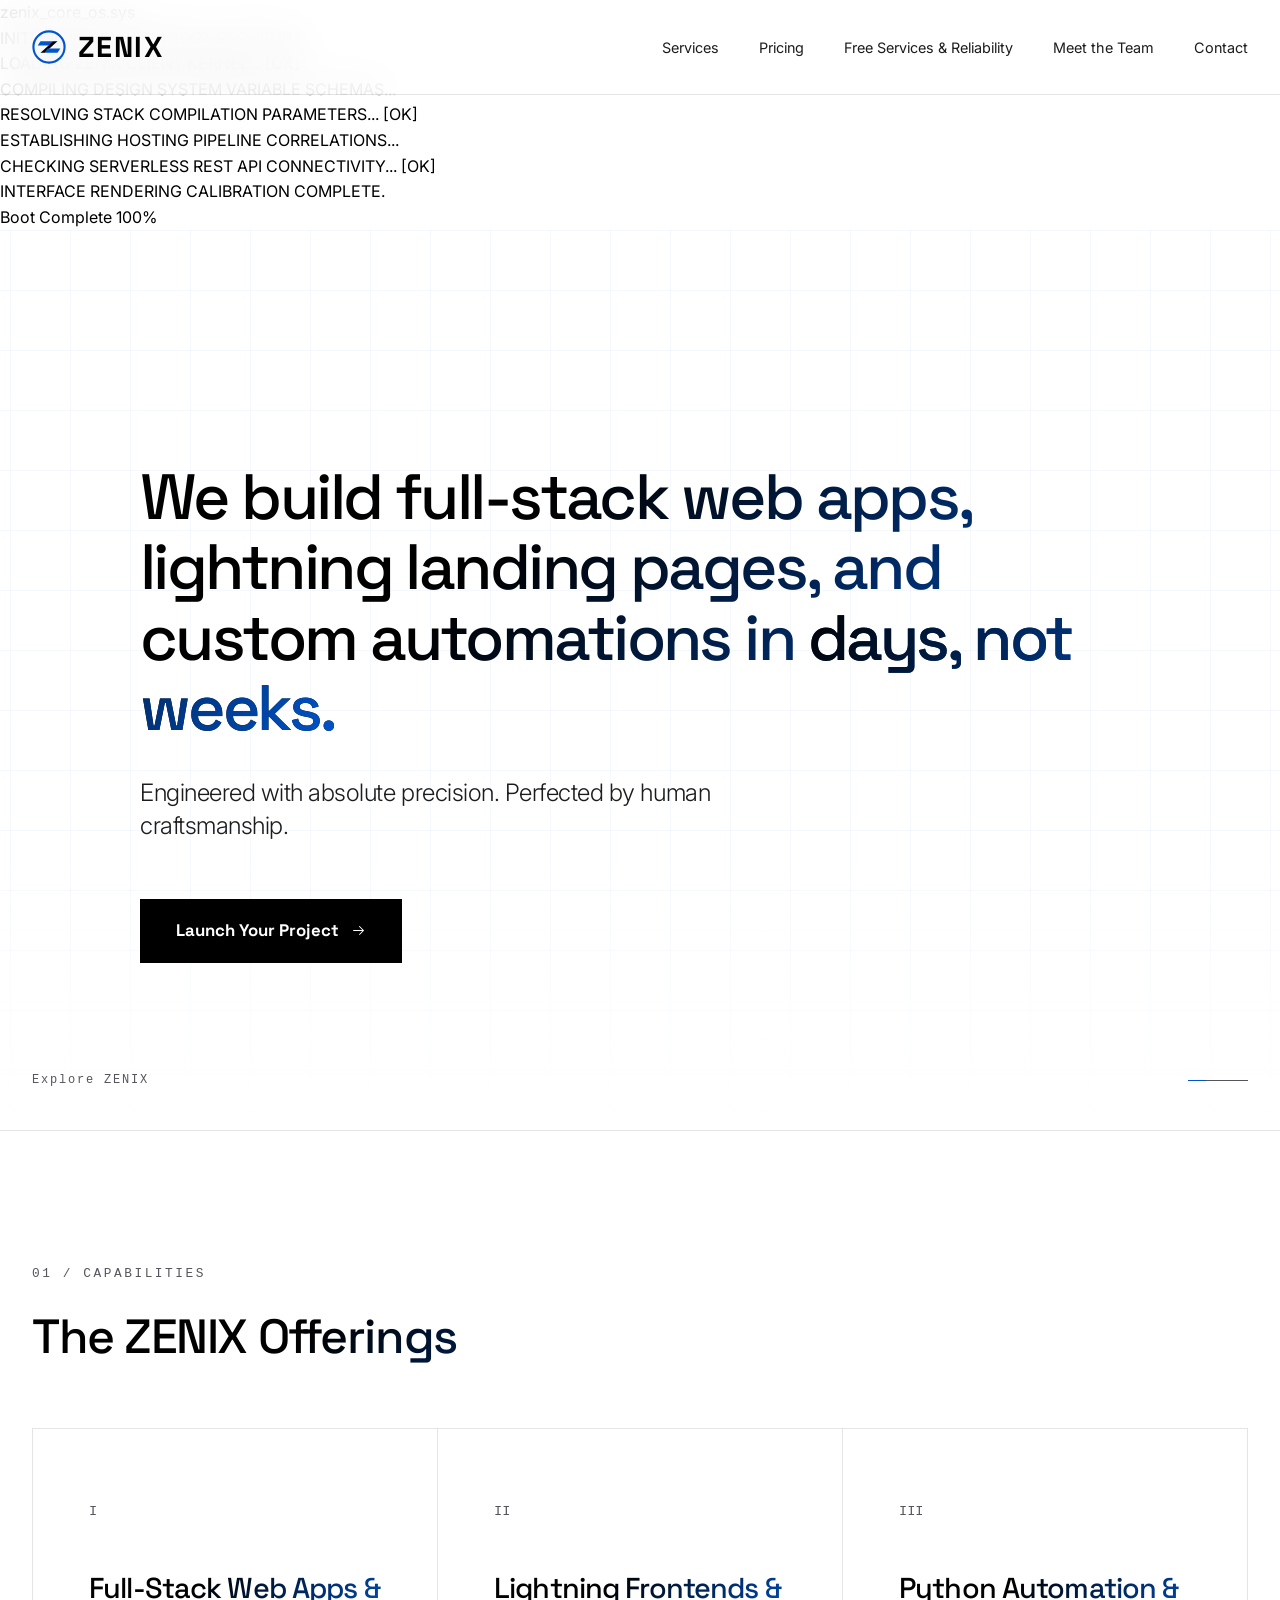
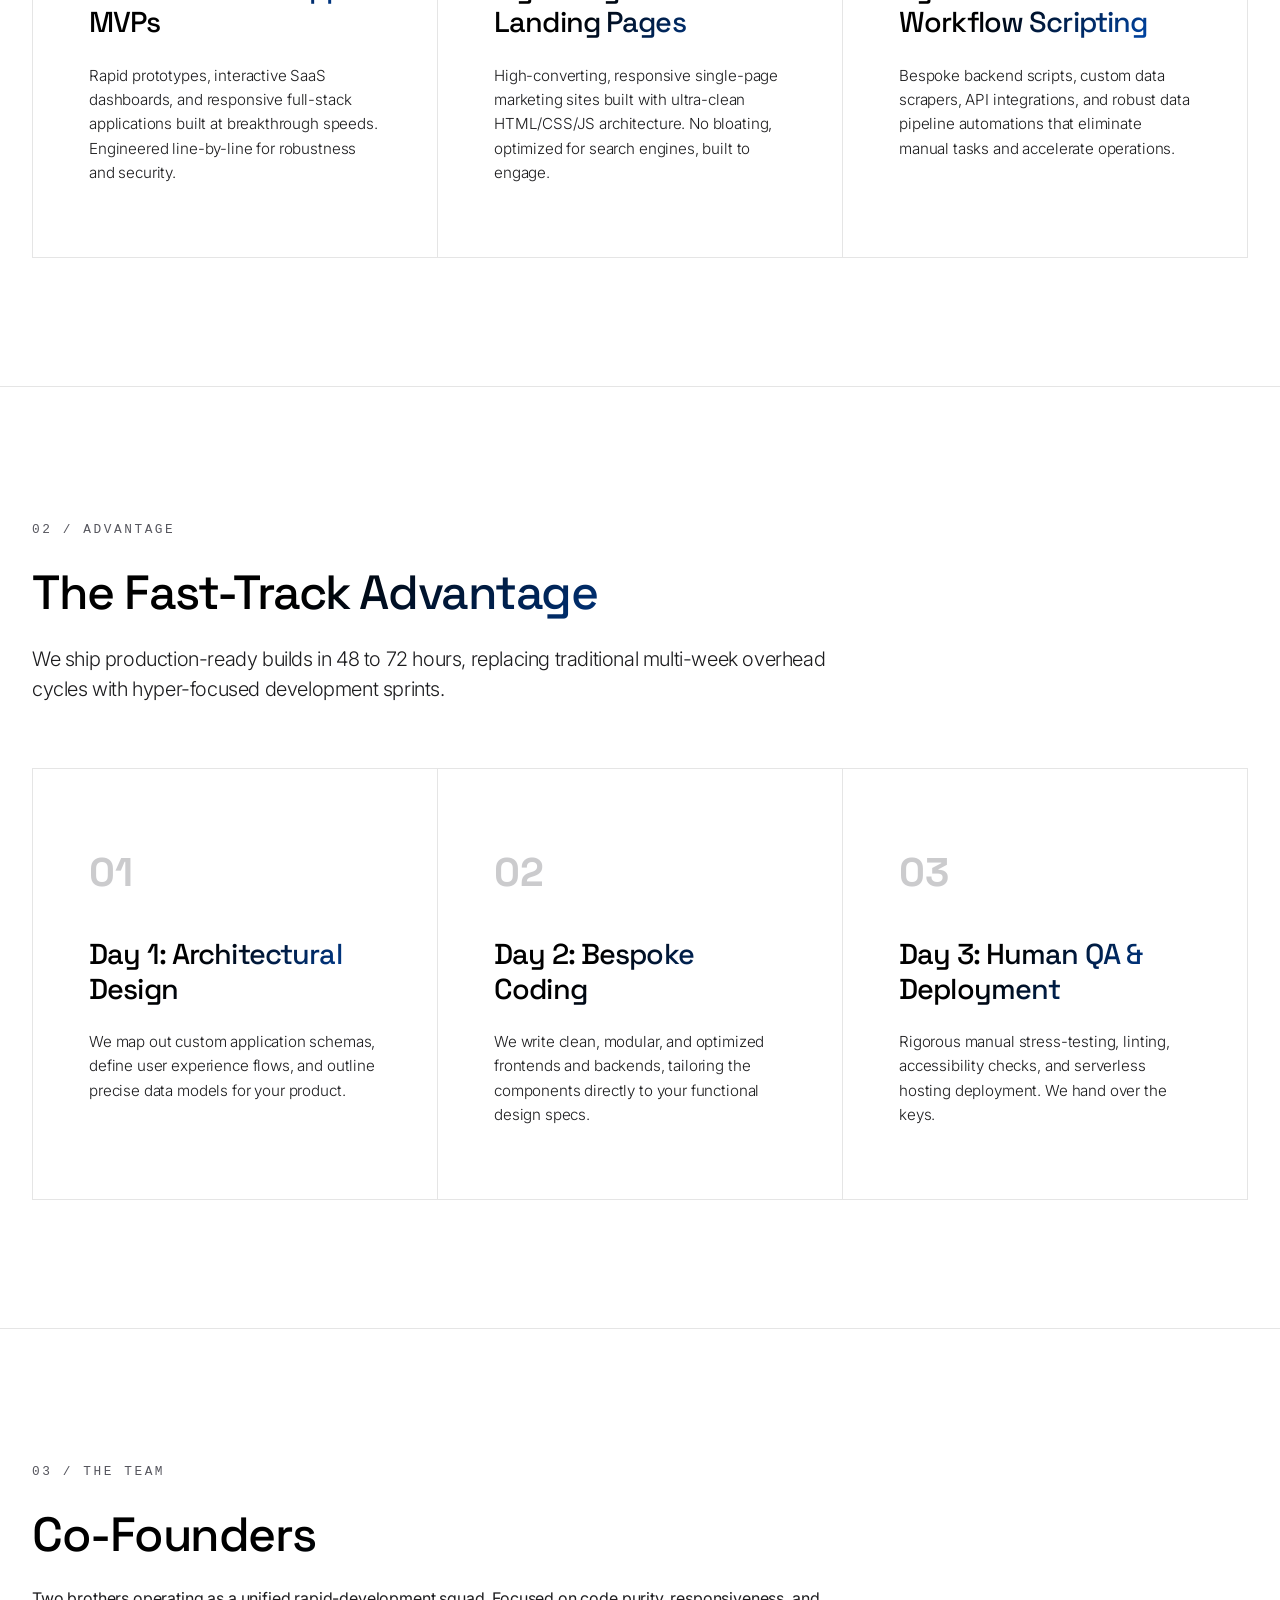
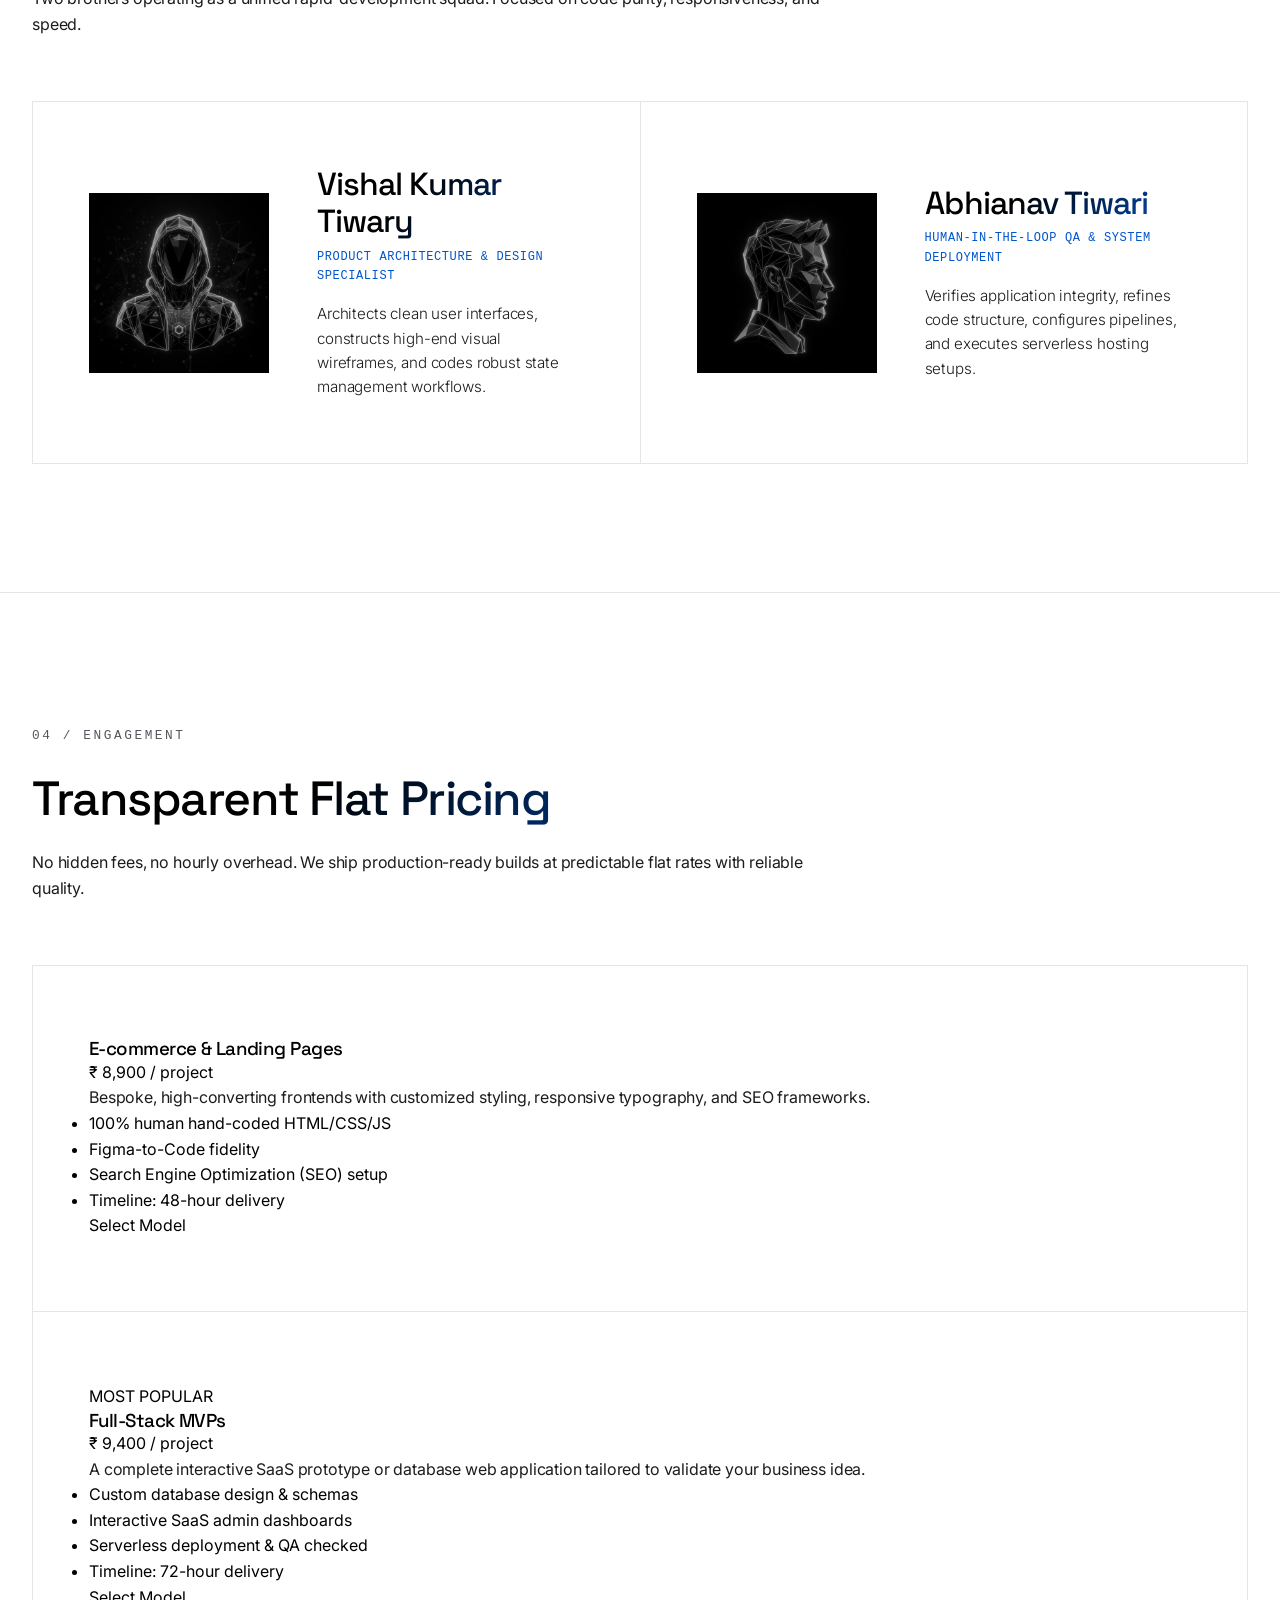
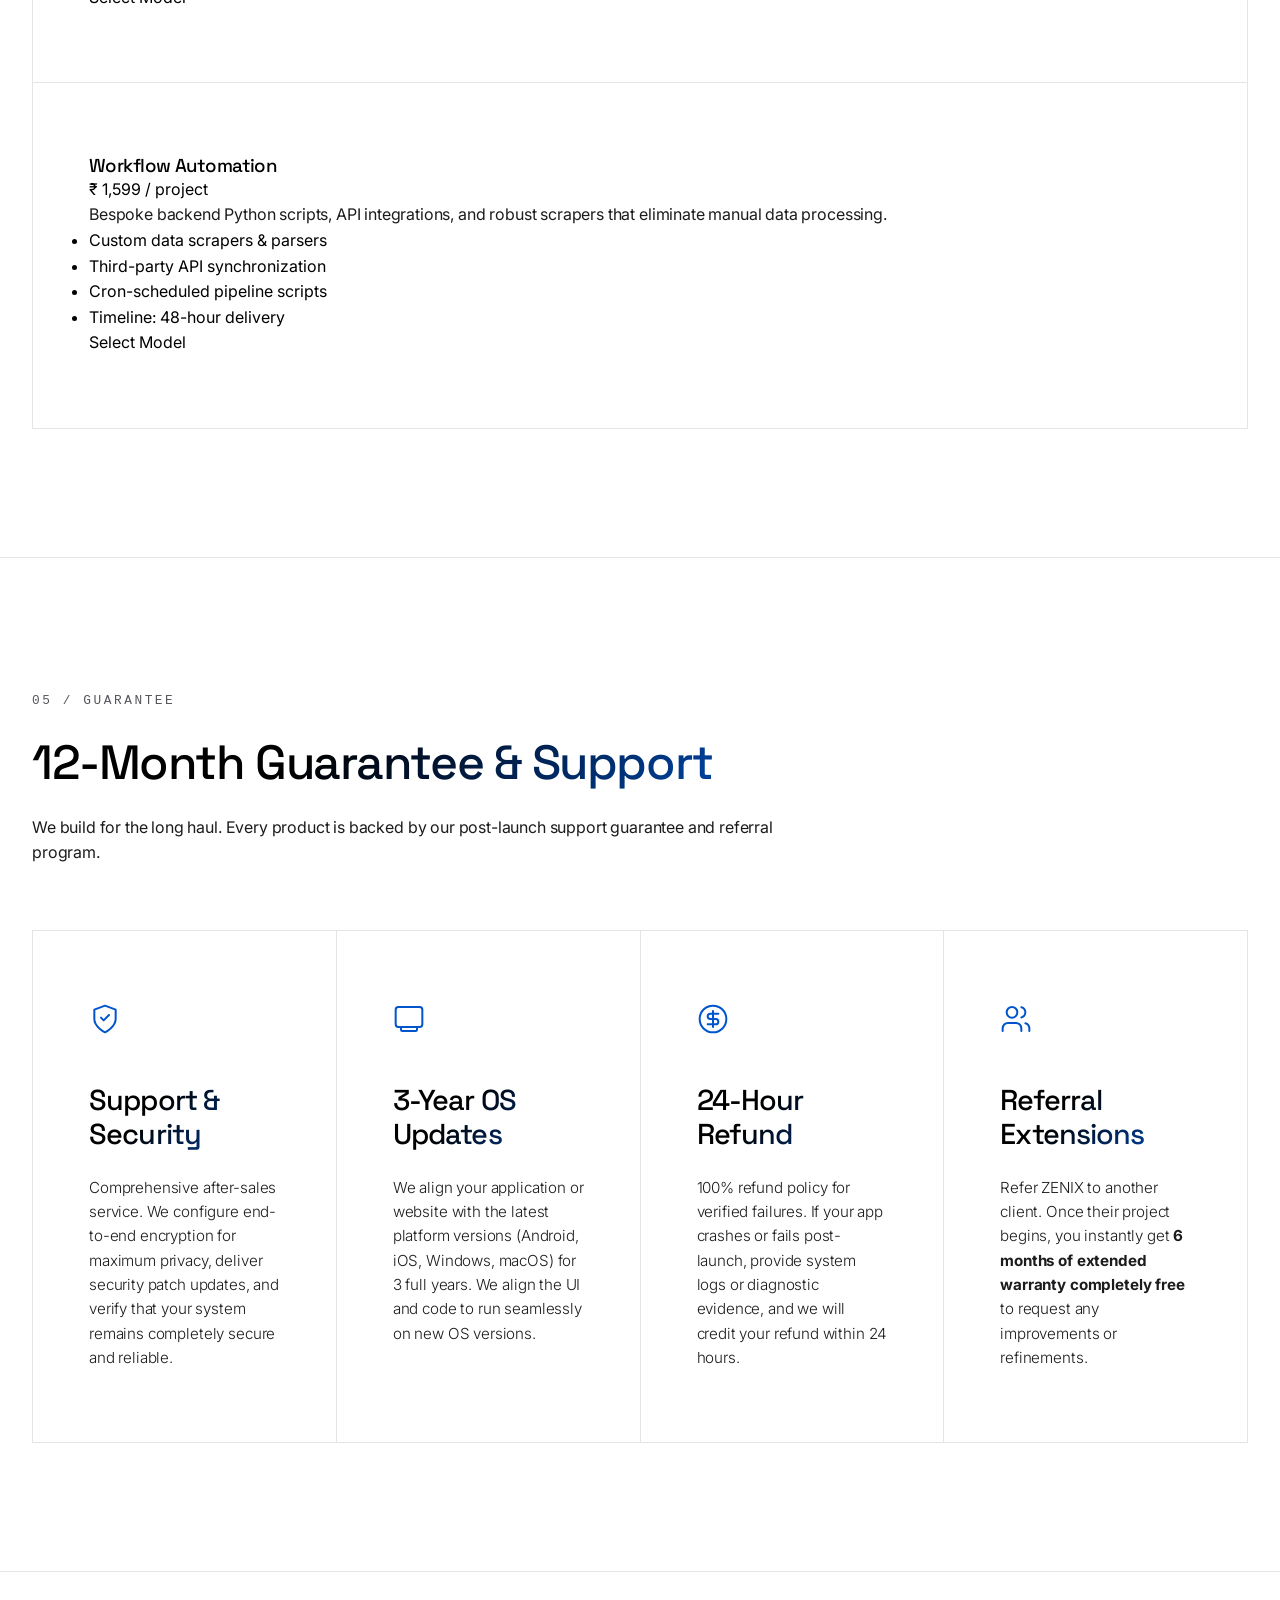
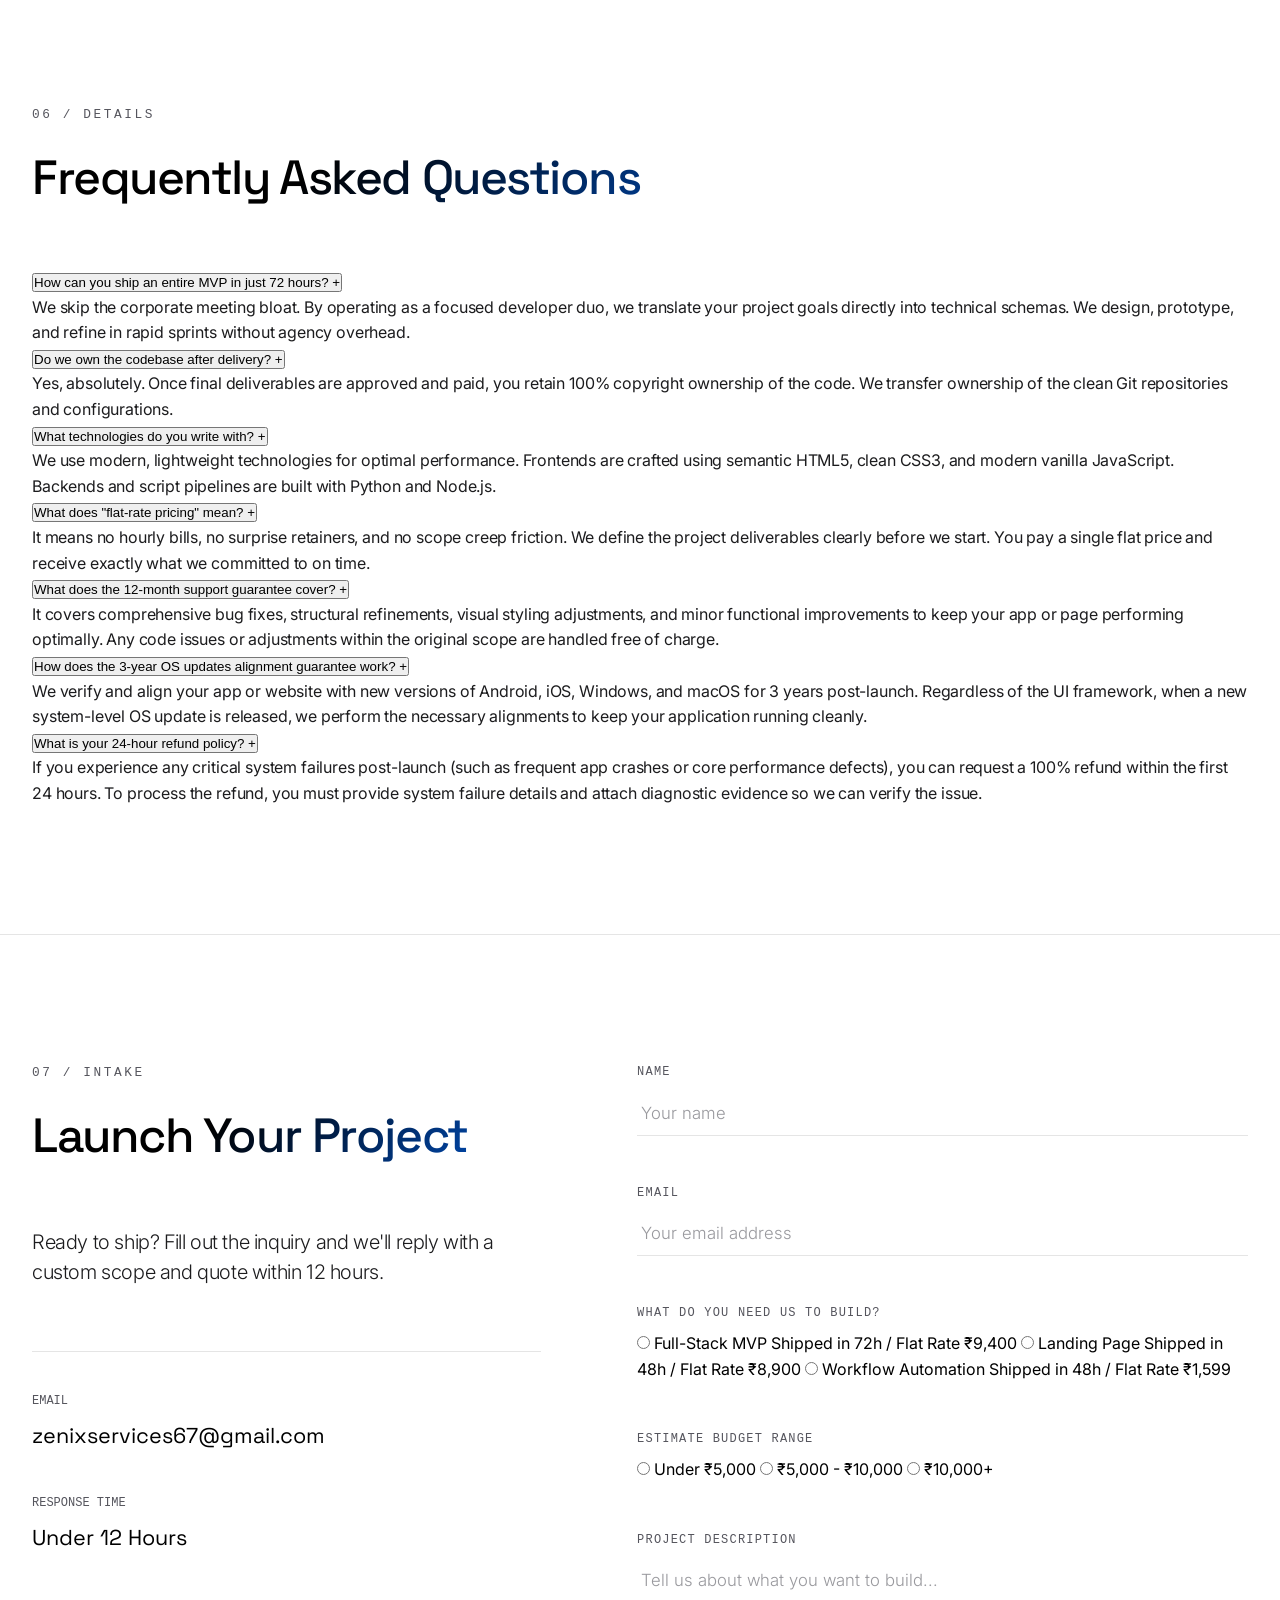
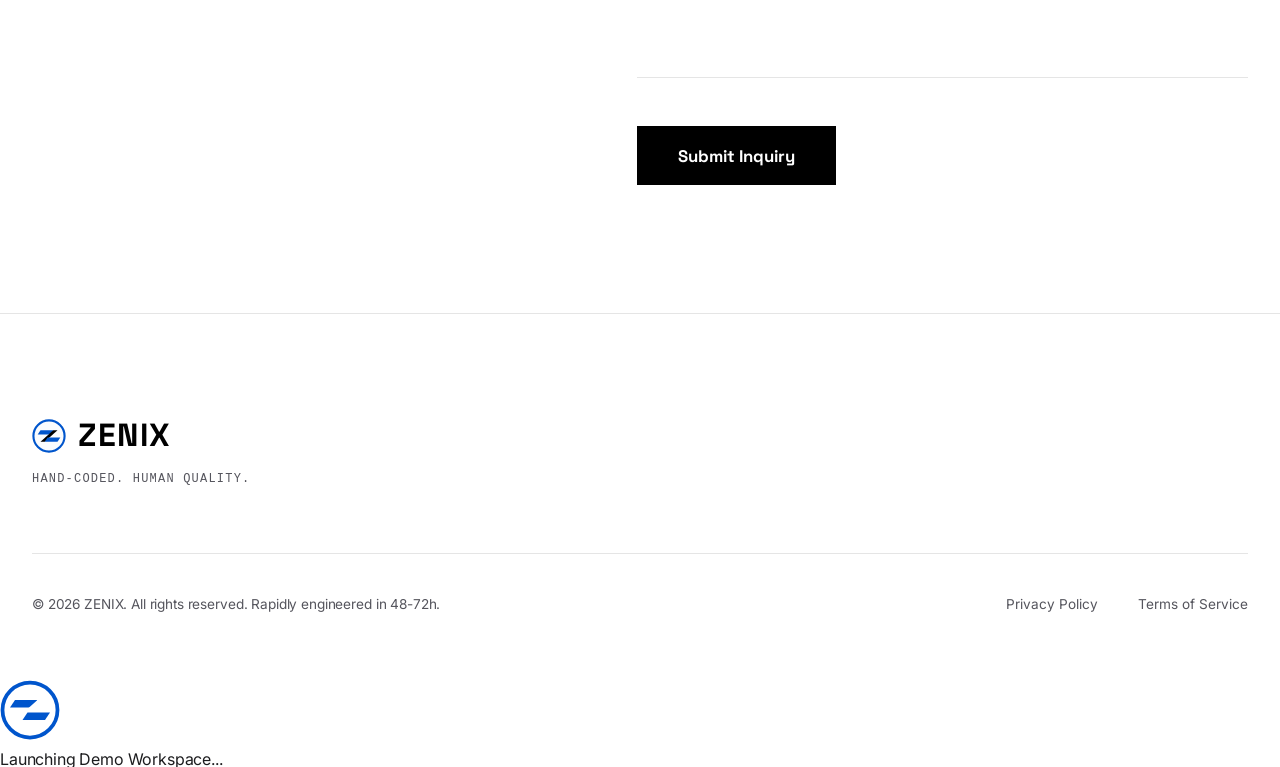
==== index.html @ 7a1f9d96 "Add files via upload" ====
<!DOCTYPE html>
<html lang="en">

<head>
    <meta charset="UTF-8">
    <meta name="viewport" content="width=device-width, initial-scale=1.0">
    <meta name="description"
        content="ZENIX - Rapid, AI-accelerated web development and automation studio. We build full-stack web apps, landing pages, and automations in days, not weeks.">
    <title>ZENIX | Rapid AI-Accelerated Development Studio</title>

    <!-- Google Fonts -->
    <link rel="preconnect" href="https://fonts.googleapis.com">
    <link rel="preconnect" href="https://fonts.gstatic.com" crossorigin>
    <link
        href="https://fonts.googleapis.com/css2?family=Inter:wght@300;400;500;600&family=Space+Grotesk:wght@400;500;700&display=swap"
        rel="stylesheet">

    <!-- Custom Stylesheet -->
    <link rel="stylesheet" href="style.css">
</head>

<body>
    <!-- Futuristic Boot Console Preloader -->
    <div id="zenix-preloader" class="zenix-preloader">
        <div class="preloader-terminal">
            <div class="terminal-header">
                <div class="terminal-dots">
                    <span class="dot red"></span>
                    <span class="dot yellow"></span>
                    <span class="dot green"></span>
                </div>
                <span class="terminal-title">zenix_core_os.sys</span>
            </div>
            <div class="terminal-body" id="preloader-terminal-body">
                <!-- Boot logs will scroll here -->
            </div>
            <div class="terminal-footer">
                <div class="progress-info-row">
                    <span class="progress-status-lbl" id="preloader-status-lbl">System Initializing</span>
                    <span class="progress-percentage" id="preloader-progress-pct">0%</span>
                </div>
                <div class="progress-bar-wrapper">
                    <div class="progress-bar-fill" id="preloader-progress-bar"></div>
                </div>
            </div>
        </div>
    </div>

    <!-- Navigation -->
    <header class="header">
        <div class="nav-container">
            <a href="#" class="logo" id="nav-logo">
                <svg class="logo-svg" width="34" height="34" viewBox="0 0 24 24" fill="none" xmlns="http://www.w3.org/2000/svg">
                    <circle cx="12" cy="12" r="11" stroke="#0055cc" stroke-width="1.5" fill="rgba(0, 85, 204, 0.02)"/>
                    <polygon points="6,8 15,8 13,11 4,11" fill="#0055cc"/>
                    <polygon points="15,8 18,8 9,16 6,16" fill="#000000"/>
                    <polygon points="11,13 20,13 18,16 9,16" fill="#0055cc"/>
                </svg>
                <span>ZENIX</span>
            </a>
            <button class="menu-toggle" id="menu-toggle" aria-label="Toggle menu">
                <span class="bar"></span>
                <span class="bar"></span>
            </button>
            <nav class="nav-links" id="nav-links">
                <a href="#services" class="nav-link">Services</a>
                <a href="#pricing" class="nav-link">Pricing</a>
                <a href="#warranty" class="nav-link">Free Services & Reliability</a>
                <a href="#team" class="nav-link">Meet the Team</a>
                <a href="#contact" class="nav-link">Contact</a>
            </nav>
        </div>
    </header>

    <main>
        <!-- Hero Section -->
        <section id="hero" class="hero-section">
            <div class="grid-background"></div>
            <div class="hero-content">
                <h1 class="hero-headline">We build full-stack web apps, lightning landing pages, and custom automations
                    in <span class="highlight-text">days, not weeks.</span></h1>
                <p class="hero-subheadline">Engineered with absolute precision. Perfected by human craftsmanship.</p>
                <a href="#contact" class="cta-button">
                    <span>Launch Your Project</span>
                    <svg width="15" height="15" viewBox="0 0 15 15" fill="none" xmlns="http://www.w3.org/2000/svg">
                        <path
                            d="M8.14645 3.14645C8.34171 2.95118 8.65829 2.95118 8.85355 3.14645L12.8536 7.14645C13.0488 7.34171 13.0488 7.65829 12.8536 7.85355L8.85355 11.8536C8.65829 12.0488 8.34171 12.0488 8.14645 11.8536C7.95118 11.6583 7.95118 11.3417 8.14645 11.1464L11.2929 8H2.5C2.22386 8 2 7.77614 2 7.5C2 7.22386 2.22386 7 2.5 7H11.2929L8.14645 3.85355C7.95118 3.65829 7.95118 3.34171 8.14645 3.14645Z"
                            fill="currentColor" />
                    </svg>
                </a>
            </div>
            <div class="scroll-indicator">
                <span class="scroll-text">Explore ZENIX</span>
                <span class="scroll-line"></span>
            </div>
        </section>

        <!-- Services Section -->
        <section id="services" class="services-section section-padding border-t">
            <div class="section-container">
                <span class="section-label">01 / CAPABILITIES</span>
                <h2 class="section-title">The ZENIX Offerings</h2>

                <div class="border-grid services-grid">
                    <div class="grid-card service-card">
                        <div class="card-num">I</div>
                        <h3 class="card-title">Full-Stack Web Apps & MVPs</h3>
                        <p class="card-desc">Rapid prototypes, interactive SaaS dashboards, and responsive full-stack
                            applications built at breakthrough speeds. Engineered line-by-line for robustness and
                            security.</p>
                    </div>
                    <div class="grid-card service-card">
                        <div class="card-num">II</div>
                        <h3 class="card-title">Lightning Frontends & Landing Pages</h3>
                        <p class="card-desc">High-converting, responsive single-page marketing sites built with
                            ultra-clean HTML/CSS/JS architecture. No bloating, optimized for search engines, built to
                            engage.</p>
                    </div>
                    <div class="grid-card service-card">
                        <div class="card-num">III</div>
                        <h3 class="card-title">Python Automation & Workflow Scripting</h3>
                        <p class="card-desc">Bespoke backend scripts, custom data scrapers, API integrations, and robust
                            data pipeline automations that eliminate manual tasks and accelerate operations.</p>
                    </div>
                </div>
            </div>
        </section>

        <!-- The Fast-Track Advantage -->
        <section id="advantage" class="advantage-section section-padding border-t">
            <div class="section-container">
                <span class="section-label">02 / ADVANTAGE</span>
                <h2 class="section-title">The Fast-Track Advantage</h2>
                <p class="section-subtitle font-large">We ship production-ready builds in 48 to 72 hours, replacing
                    traditional multi-week overhead cycles with hyper-focused development sprints.</p>

                <div class="border-grid process-grid">
                    <div class="grid-card process-card">
                        <div class="process-step">01</div>
                        <h3 class="card-title">Day 1: Architectural Design</h3>
                        <p class="card-desc">We map out custom application schemas, define user experience flows, and
                            outline precise data models for your product.</p>
                    </div>
                    <div class="grid-card process-card">
                        <div class="process-step">02</div>
                        <h3 class="card-title">Day 2: Bespoke Coding</h3>
                        <p class="card-desc">We write clean, modular, and optimized frontends and backends, tailoring
                            the components directly to your functional design specs.</p>
                    </div>
                    <div class="grid-card process-card">
                        <div class="process-step">03</div>
                        <h3 class="card-title">Day 3: Human QA & Deployment</h3>
                        <p class="card-desc">Rigorous manual stress-testing, linting, accessibility checks, and
                            serverless hosting deployment. We hand over the keys.</p>
                    </div>
                </div>
            </div>
        </section>


        <!-- Meet the Team -->
        <section id="team" class="team-section section-padding border-t">
            <div class="section-container">
                <span class="section-label">03 / THE TEAM</span>
                <h2 class="section-title">Co-founders</h2>
                <p class="section-subtitle">Two brothers operating as a unified rapid-development squad. Focused on code
                    purity, responsiveness, and speed.</p>

                <div class="border-grid team-grid">
                    <div class="grid-card team-card">
                        <div class="team-avatar-wrapper">
                            <img src="assets/team_brother1.png" alt="Vishal Kumar Tiwary - Product Architect"
                                loading="lazy" class="team-img">
                        </div>
                        <div class="team-meta">
                            <h3 class="team-name">Vishal Kumar Tiwary</h3>
                            <span class="team-role">Product Architecture & Design Specialist</span>
                            <p class="team-bio">Architects clean user interfaces, constructs high-end visual wireframes,
                                and codes robust state management workflows.</p>
                        </div>
                    </div>
                    <div class="grid-card team-card">
                        <div class="team-avatar-wrapper">
                            <img src="assets/team_brother2.png" alt="Abhianav Tiwari - Systems Engineer" loading="lazy"
                                class="team-img">
                        </div>
                        <div class="team-meta">
                            <h3 class="team-name">Abhianav Tiwari</h3>
                            <span class="team-role">Human-in-the-Loop QA & System Deployment</span>
                            <p class="team-bio">Verifies application integrity, refines code structure, configures
                                pipelines, and executes serverless hosting setups.</p>
                        </div>
                    </div>
                </div>
            </div>
        </section>

        <!-- Pricing Section -->
        <section id="pricing" class="pricing-section section-padding border-t">
            <div class="section-container">
                <span class="section-label">04 / ENGAGEMENT</span>
                <h2 class="section-title">Transparent Flat Pricing</h2>
                <p class="section-subtitle">No hidden fees, no hourly overhead. We ship production-ready builds at
                    predictable flat rates with reliable quality.</p>

                <div class="border-grid pricing-grid">
                    <div class="grid-card pricing-card">
                        <h3 class="pricing-tier-title">E-commerce & Landing Pages</h3>
                        <div class="pricing-rate">
                            <span class="currency">₹</span>
                            <span class="amount">8,900</span>
                            <span class="period">/ project</span>
                        </div>
                        <p class="pricing-desc">Bespoke, high-converting frontends with customized styling, responsive
                            typography, and SEO frameworks.</p>
                        <ul class="pricing-features">
                            <li>100% human hand-coded HTML/CSS/JS</li>
                            <li>Figma-to-Code fidelity</li>
                            <li>Search Engine Optimization (SEO) setup</li>
                            <li>Timeline: 48-hour delivery</li>
                        </ul>
                        <a href="#contact" class="pricing-cta-button">Select Model</a>
                    </div>
                    <div class="grid-card pricing-card featured">
                        <div class="popular-tag">MOST POPULAR</div>
                        <h3 class="pricing-tier-title">Full-Stack MVPs</h3>
                        <div class="pricing-rate">
                            <span class="currency">₹</span>
                            <span class="amount">9,400</span>
                            <span class="period">/ project</span>
                        </div>
                        <p class="pricing-desc">A complete interactive SaaS prototype or database web application
                            tailored to validate your business idea.</p>
                        <ul class="pricing-features">
                            <li>Custom database design & schemas</li>
                            <li>Interactive SaaS admin dashboards</li>
                            <li>Serverless deployment & QA checked</li>
                            <li>Timeline: 72-hour delivery</li>
                        </ul>
                        <a href="#contact" class="pricing-cta-button">Select Model</a>
                    </div>
                    <div class="grid-card pricing-card">
                        <h3 class="pricing-tier-title">Workflow Automation</h3>
                        <div class="pricing-rate">
                            <span class="currency">₹</span>
                            <span class="amount">1,599</span>
                            <span class="period">/ project</span>
                        </div>
                        <p class="pricing-desc">Bespoke backend Python scripts, API integrations, and robust scrapers
                            that eliminate manual data processing.</p>
                        <ul class="pricing-features">
                            <li>Custom data scrapers & parsers</li>
                            <li>Third-party API synchronization</li>
                            <li>Cron-scheduled pipeline scripts</li>
                            <li>Timeline: 48-hour delivery</li>
                        </ul>
                        <a href="#contact" class="pricing-cta-button">Select Model</a>
                    </div>
                </div>
            </div>
        </section>

        <!-- Warranty & Support Section -->
        <section id="warranty" class="warranty-section section-padding border-t">
            <div class="section-container">
                <span class="section-label">05 / GUARANTEE</span>
                <h2 class="section-title">12-Month Guarantee & Support</h2>
                <p class="section-subtitle">We build for the long haul. Every product is backed by our post-launch
                    support guarantee and referral program.</p>

                <div class="border-grid warranty-grid">
                    <div class="grid-card warranty-card">
                        <svg class="card-icon" width="32" height="32" viewBox="0 0 24 24" fill="none"
                            stroke="currentColor" stroke-width="1.5" stroke-linecap="round" stroke-linejoin="round">
                            <path d="M12 22s8-4 8-10V5l-8-3-8 3v7c0 6 8 10 8 10z" />
                            <path d="m9 11 2 2 4-4" />
                        </svg>
                        <h3 class="card-title">Support & Security</h3>
                        <p class="card-desc">Comprehensive after-sales service. We configure end-to-end encryption for
                            maximum privacy, deliver security patch updates, and verify that your system remains
                            completely secure and reliable.</p>
                    </div>
                    <div class="grid-card warranty-card">
                        <svg class="card-icon" width="32" height="32" viewBox="0 0 24 24" fill="none"
                            stroke="currentColor" stroke-width="1.5" stroke-linecap="round" stroke-linejoin="round">
                            <rect width="20" height="15" x="2" y="3" rx="2" />
                            <path d="M12 18h.01" />
                            <path d="M17 21H7a1 1 0 0 1-1-1v-2h12v2a1 1 0 0 1-1 1Z" />
                        </svg>
                        <h3 class="card-title">3-Year OS Updates</h3>
                        <p class="card-desc">We align your application or website with the latest platform versions
                            (Android, iOS, Windows, macOS) for 3 full years. We align the UI and code to run seamlessly
                            on new OS versions.</p>
                    </div>
                    <div class="grid-card warranty-card">
                        <svg class="card-icon" width="32" height="32" viewBox="0 0 24 24" fill="none"
                            stroke="currentColor" stroke-width="1.5" stroke-linecap="round" stroke-linejoin="round">
                            <circle cx="12" cy="12" r="10" />
                            <path d="M16 8h-6a2 2 0 1 0 0 4h4a2 2 0 1 1 0 4H8" />
                            <path d="M12 6v12" />
                        </svg>
                        <h3 class="card-title">24-Hour Refund</h3>
                        <p class="card-desc">100% refund policy for verified failures. If your app crashes or fails
                            post-launch, provide system logs or diagnostic evidence, and we will credit your refund
                            within 24 hours.</p>
                    </div>
                    <div class="grid-card warranty-card">
                        <svg class="card-icon" width="32" height="32" viewBox="0 0 24 24" fill="none"
                            stroke="currentColor" stroke-width="1.5" stroke-linecap="round" stroke-linejoin="round">
                            <path d="M16 21v-2a4 4 0 0 0-4-4H6a4 4 0 0 0-4 4v2" />
                            <circle cx="9" cy="7" r="4" />
                            <path d="M22 21v-2a4 4 0 0 0-3-3.87" />
                            <path d="M16 3.13a4 4 0 0 1 0 7.75" />
                        </svg>
                        <h3 class="card-title">Referral Extensions</h3>
                        <p class="card-desc">Refer ZENIX to another client. Once their project begins, you instantly get
                            <strong>6 months of extended warranty completely free</strong> to request any improvements
                            or refinements.</p>
                    </div>
                </div>
            </div>
        </section>

        <!-- FAQ Section -->
        <section id="faq" class="faq-section section-padding border-t">
            <div class="section-container">
                <span class="section-label">06 / DETAILS</span>
                <h2 class="section-title">Frequently Asked Questions</h2>

                <div class="faq-accordion">
                    <div class="faq-item">
                        <button class="faq-question">
                            <span>How can you ship an entire MVP in just 72 hours?</span>
                            <span class="faq-icon">+</span>
                        </button>
                        <div class="faq-answer">
                            <p>We skip the corporate meeting bloat. By operating as a focused developer duo, we
                                translate your project goals directly into technical schemas. We design, prototype, and
                                refine in rapid sprints without agency overhead.</p>
                        </div>
                    </div>
                    <div class="faq-item">
                        <button class="faq-question">
                            <span>Do we own the codebase after delivery?</span>
                            <span class="faq-icon">+</span>
                        </button>
                        <div class="faq-answer">
                            <p>Yes, absolutely. Once final deliverables are approved and paid, you retain 100% copyright
                                ownership of the code. We transfer ownership of the clean Git repositories and
                                configurations.</p>
                        </div>
                    </div>
                    <div class="faq-item">
                        <button class="faq-question">
                            <span>What technologies do you write with?</span>
                            <span class="faq-icon">+</span>
                        </button>
                        <div class="faq-answer">
                            <p>We use modern, lightweight technologies for optimal performance. Frontends are crafted
                                using semantic HTML5, clean CSS3, and modern vanilla JavaScript. Backends and script
                                pipelines are built with Python and Node.js.</p>
                        </div>
                    </div>
                    <div class="faq-item">
                        <button class="faq-question">
                            <span>What does "flat-rate pricing" mean?</span>
                            <span class="faq-icon">+</span>
                        </button>
                        <div class="faq-answer">
                            <p>It means no hourly bills, no surprise retainers, and no scope creep friction. We define
                                the project deliverables clearly before we start. You pay a single flat price and
                                receive exactly what we committed to on time.</p>
                        </div>
                    </div>
                    <div class="faq-item">
                        <button class="faq-question">
                            <span>What does the 12-month support guarantee cover?</span>
                            <span class="faq-icon">+</span>
                        </button>
                        <div class="faq-answer">
                            <p>It covers comprehensive bug fixes, structural refinements, visual styling adjustments,
                                and minor functional improvements to keep your app or page performing optimally. Any
                                code issues or adjustments within the original scope are handled free of charge.</p>
                        </div>
                    </div>
                    <div class="faq-item">
                        <button class="faq-question">
                            <span>How does the 3-year OS updates alignment guarantee work?</span>
                            <span class="faq-icon">+</span>
                        </button>
                        <div class="faq-answer">
                            <p>We verify and align your app or website with new versions of Android, iOS, Windows, and
                                macOS for 3 years post-launch. Regardless of the UI framework, when a new system-level
                                OS update is released, we perform the necessary alignments to keep your application
                                running cleanly.</p>
                        </div>
                    </div>
                    <div class="faq-item">
                        <button class="faq-question">
                            <span>What is your 24-hour refund policy?</span>
                            <span class="faq-icon">+</span>
                        </button>
                        <div class="faq-answer">
                            <p>If you experience any critical system failures post-launch (such as frequent app crashes
                                or core performance defects), you can request a 100% refund within the first 24 hours.
                                To process the refund, you must provide system failure details and attach diagnostic
                                evidence so we can verify the issue.</p>
                        </div>
                    </div>
                </div>
            </div>
        </section>

        <!-- Contact Section -->
        <section id="contact" class="contact-section section-padding border-t">
            <div class="section-container">
                <div class="contact-grid">
                    <div class="contact-info">
                        <span class="section-label">07 / INTAKE</span>
                        <h2 class="section-title">Launch Your Project</h2>
                        <p class="contact-desc font-large">Ready to ship? Fill out the inquiry and we'll reply with a
                            custom scope and quote within 12 hours.</p>

                        <div class="contact-meta-details">
                            <div class="meta-item">
                                <span class="meta-label">Email</span>
                                <a href="mailto:zenixservices67@gmail.com"
                                    class="meta-val">zenixservices67@gmail.com</a>
                            </div>
                            <div class="meta-item">
                                <span class="meta-label">Response Time</span>
                                <span class="meta-val">Under 12 Hours</span>
                            </div>
                        </div>
                    </div>

                    <div class="contact-form-wrapper">
                        <form id="intake-form" class="intake-form" novalidate>
                            <!-- Honeypot anti-spam field (hidden from users) -->
                            <input type="text" id="form-honeypot" name="botcheck" style="display:none !important;" tabindex="-1" autocomplete="off">

                            <div class="form-group">
                                <label for="form-name" class="form-label">Name</label>
                                <input type="text" id="form-name" name="name" class="form-input" placeholder="Your name"
                                    required autocomplete="name">
                                <span class="error-msg" id="error-name">Please enter a valid name (letters and spaces only, 2-50 chars).</span>
                            </div>

                            <div class="form-group">
                                <label for="form-email" class="form-label">Email</label>
                                <input type="email" id="form-email" name="email" class="form-input"
                                    placeholder="Your email address" required autocomplete="email">
                                <span class="error-msg" id="error-email">Please enter a valid email address.</span>
                            </div>

                            <div class="form-group" id="group-project-type">
                                <span class="form-label">What do you need us to build?</span>
                                <div class="choice-grid">
                                    <label class="choice-card">
                                        <input type="radio" name="project_type" value="mvp" required>
                                        <span class="choice-title">Full-Stack MVP</span>
                                        <span class="choice-details">Shipped in 72h / Flat Rate ₹9,400</span>
                                    </label>
                                    <label class="choice-card">
                                        <input type="radio" name="project_type" value="frontend" required>
                                        <span class="choice-title">Landing Page</span>
                                        <span class="choice-details">Shipped in 48h / Flat Rate ₹8,900</span>
                                    </label>
                                    <label class="choice-card">
                                        <input type="radio" name="project_type" value="automation" required>
                                        <span class="choice-title">Workflow Automation</span>
                                        <span class="choice-details">Shipped in 48h / Flat Rate ₹1,599</span>
                                    </label>
                                </div>
                                <span class="error-msg" id="error-project-type">Please select a project type.</span>
                            </div>

                            <div class="form-group" id="group-budget">
                                <span class="form-label">Estimate Budget Range</span>
                                <div class="choice-pills">
                                    <label class="choice-pill">
                                        <input type="radio" name="budget" value="under-5000" required>
                                        <span>Under ₹5,000</span>
                                    </label>
                                    <label class="choice-pill">
                                        <input type="radio" name="budget" value="5000-10000" required>
                                        <span>₹5,000 - ₹10,000</span>
                                    </label>
                                    <label class="choice-pill">
                                        <input type="radio" name="budget" value="10000plus" required>
                                        <span>₹10,000+</span>
                                    </label>
                                </div>
                                <span class="error-msg" id="error-budget">Please select a budget range.</span>
                            </div>

                            <div class="form-group">
                                <label for="form-desc" class="form-label">Project Description</label>
                                <textarea id="form-desc" name="description" class="form-input form-textarea"
                                    placeholder="Tell us about what you want to build..." required></textarea>
                                <span class="error-msg" id="error-desc">Please describe your project
                                    requirements.</span>
                            </div>

                            <button type="submit" class="submit-button" id="submit-btn">
                                <span>Submit Inquiry</span>
                                <svg class="btn-spinner" width="18" height="18" viewBox="0 0 24 24" fill="none"
                                    stroke="currentColor" stroke-width="3">
                                    <circle cx="12" cy="12" r="10" stroke-opacity="0.25"></circle>
                                    <path d="M12 2C6.47715 2 2 6.47715 2 12C2 13.5 2.5 15 3.5 16.2"
                                        stroke-linecap="round"></path>
                                </svg>
                            </button>
                        </form>

                        <div id="form-success" class="form-success-message" aria-hidden="true">
                            <div class="success-icon">✓</div>
                            <h3>Inquiry Received</h3>
                            <p>Thank you. One of the co-founders will review your request and get back to you within 12
                                hours.</p>
                        </div>
                    </div>
                </div>
            </div>
        </section>
    </main>

    <!-- Footer -->
    <footer class="footer border-t">
        <div class="footer-container">
            <div class="footer-brand">
                <span class="logo">
                    <svg class="logo-svg" width="34" height="34" viewBox="0 0 24 24" fill="none" xmlns="http://www.w3.org/2000/svg">
                        <circle cx="12" cy="12" r="11" stroke="#0055cc" stroke-width="1.5" fill="rgba(0, 85, 204, 0.02)"/>
                        <polygon points="6,8 15,8 13,11 4,11" fill="#0055cc"/>
                        <polygon points="15,8 18,8 9,16 6,16" fill="#000000"/>
                        <polygon points="11,13 20,13 18,16 9,16" fill="#0055cc"/>
                    </svg>
                    <span>ZENIX</span>
                </span>
                <span class="footer-tagline">Hand-Coded. Human Quality.</span>
            </div>
            <div class="footer-bottom">
                <p class="copyright">© 2026 ZENIX. All rights reserved. Rapidly engineered in 48-72h.</p>
                <div class="footer-links">
                    <a href="#" class="footer-link">Privacy Policy</a>
                    <a href="#" class="footer-link">Terms of Service</a>
                </div>
            </div>
        </div>
    </footer>

    <!-- Page Transition Overlay -->
    <div id="zenix-transition-overlay" class="zenix-page-transition-overlay" aria-hidden="true">
        <div class="transition-content">
            <div class="transition-logo-wrapper">
                <svg class="transition-logo-svg spin-logo" width="60" height="60" viewBox="0 0 24 24" fill="none" xmlns="http://www.w3.org/2000/svg">
                    <circle cx="12" cy="12" r="11" stroke="#0055cc" stroke-width="1.5" />
                    <polygon points="6,8 15,8 13,11 4,11" fill="#0055cc" />
                    <polygon points="15,8 18,8 9,16 6,16" fill="#ffffff" />
                    <polygon points="11,13 20,13 18,16 9,16" fill="#0055cc" />
                </svg>
            </div>
            <p class="transition-message" id="zenix-transition-message">Launching Demo Workspace...</p>
            <div class="transition-progress-container">
                <div class="transition-progress-bar" id="zenix-transition-bar"></div>
            </div>
        </div>
    </div>

    <!-- Custom Script -->
    <script src="app.js"></script>
</body>

</html>
---- style.css ----
/* ==========================================
   ZENIX Premium CSS Design System
   Cinematic Dark & Ultra-Minimalist Grid Layout
   ========================================== */

/* Design System Variables */
:root {
    --bg-pure-black: #ffffff;
    --bg-obsidian: #f5f5f7;
    --bg-card: #ffffff;
    --bg-card-hover: #fafafa;
    --text-primary: #000000;
    --text-secondary: #1c1c1e;
    --text-muted: #55555d;
    --border-slate: rgba(0, 0, 0, 0.1);
    --border-slate-active: rgba(0, 0, 0, 0.22);
    --accent-ice: #0055cc;
    --accent-ice-glow: rgba(0, 85, 204, 0.08);
    --accent-white-glow: rgba(0, 0, 0, 0.02);
    
    --font-sans: 'Inter', -apple-system, BlinkMacSystemFont, "Segoe UI", Roboto, sans-serif;
    --font-mono: ui-monospace, SFMono-Regular, Menlo, Monaco, Consolas, monospace;
    --font-heading: 'Space Grotesk', var(--font-sans);
    
    --transition-smooth: all 0.5s cubic-bezier(0.16, 1, 0.3, 1);
    --transition-fast: all 0.25s cubic-bezier(0.16, 1, 0.3, 1);
    --transition-card: background-color 0.4s cubic-bezier(0.16, 1, 0.3, 1), border-color 0.4s cubic-bezier(0.16, 1, 0.3, 1), transform 0.4s cubic-bezier(0.16, 1, 0.3, 1);
}

/* Reset & Base Styles */
*, *::before, *::after {
    box-sizing: border-box;
    margin: 0;
    padding: 0;
}

html {
    scroll-behavior: smooth;
    font-size: 16px;
    background-color: var(--bg-pure-black);
    scroll-padding-top: 80px; /* Offset for sticky header */
}

body {
    background-color: var(--bg-pure-black);
    color: var(--text-primary);
    font-family: var(--font-sans);
    line-height: 1.6;
    -webkit-font-smoothing: antialiased;
    -moz-osx-font-smoothing: grayscale;
    overflow-x: hidden;
}

/* Custom Scrollbar */
::-webkit-scrollbar {
    width: 6px;
}
::-webkit-scrollbar-track {
    background: var(--bg-pure-black);
}
::-webkit-scrollbar-thumb {
    background: var(--border-slate);
    border-radius: 3px;
}
::-webkit-scrollbar-thumb:hover {
    background: var(--text-muted);
}

/* Global Typography Utilities */
h1, h2, h3, h4 {
    font-family: var(--font-heading);
    font-weight: 500;
    letter-spacing: -0.03em;
    line-height: 1.15;
    background: linear-gradient(135deg, #000000 35%, var(--accent-ice) 100%);
    -webkit-background-clip: text;
    -webkit-text-fill-color: transparent;
    color: #000000;
}

p {
    font-size: 1rem;
    color: var(--text-secondary);
    font-weight: 400;
    letter-spacing: -0.01em;
}

.font-large {
    font-size: 1.25rem;
    line-height: 1.5;
    font-weight: 300;
    letter-spacing: -0.02em;
}

a {
    color: inherit;
    text-decoration: none;
    transition: var(--transition-fast);
}

.highlight-text {
    color: var(--text-primary);
    background: linear-gradient(120deg, #000000 0%, var(--accent-ice) 100%);
    -webkit-background-clip: text;
    -webkit-text-fill-color: transparent;
}

/* Global Layout Grid & Container */
.section-padding {
    padding: 8rem 2rem;
}

.section-container {
    max-width: 1300px;
    margin: 0 auto;
    width: 100%;
}

.section-label {
    display: inline-block;
    font-family: var(--font-mono);
    font-size: 0.8rem;
    letter-spacing: 0.2em;
    color: var(--text-muted);
    margin-bottom: 1.5rem;
    text-transform: uppercase;
}

.section-title {
    font-size: 3rem;
    margin-bottom: 4rem;
    max-width: 800px;
    text-transform: capitalize;
}

.section-subtitle {
    margin-top: -2.5rem;
    margin-bottom: 4rem;
    max-width: 800px;
}

.border-t {
    border-top: 1px solid var(--border-slate);
}

/* 1. Header & Navigation */
.header {
    position: fixed;
    top: 0;
    left: 0;
    width: 100%;
    z-index: 100;
    background: rgba(255, 255, 255, 0.85);
    backdrop-filter: blur(20px);
    -webkit-backdrop-filter: blur(20px);
    border-bottom: 1px solid var(--border-slate);
    transition: var(--transition-smooth);
}

.nav-container {
    max-width: 1300px;
    margin: 0 auto;
    padding: 1.5rem 2rem;
    display: flex;
    justify-content: space-between;
    align-items: center;
}

.logo {
    display: flex;
    align-items: center;
    gap: 0.75rem;
    font-family: var(--font-heading);
    font-weight: 700;
    font-size: 1.8rem;
    letter-spacing: 0.05em;
    color: var(--text-primary);
    transition: var(--transition-fast);
}

.logo-svg {
    color: var(--accent-ice);
    transition: var(--transition-fast);
}

.logo:hover .logo-svg {
    transform: scale(1.08) rotate(5deg);
}

.logo:hover {
    color: var(--accent-ice);
}

.nav-links {
    display: flex;
    gap: 2.5rem;
    align-items: center;
}

.nav-link {
    font-size: 0.9rem;
    font-weight: 400;
    color: var(--text-secondary);
    position: relative;
    padding: 0.5rem 0;
}

.nav-link::after {
    content: '';
    position: absolute;
    bottom: 0;
    left: 0;
    width: 0;
    height: 1px;
    background-color: var(--text-primary);
    transition: var(--transition-fast);
}

.nav-link:hover {
    color: var(--text-primary);
}

.nav-link:hover::after {
    width: 100%;
}

.nav-link.active {
    color: var(--text-primary);
}

.nav-link.active::after {
    width: 100%;
    background-color: var(--accent-ice);
}

/* Mobile Menu Toggle Button */
.menu-toggle {
    display: none;
    background: transparent;
    border: none;
    cursor: pointer;
    flex-direction: column;
    gap: 6px;
    z-index: 110;
}

.menu-toggle .bar {
    width: 24px;
    height: 1px;
    background-color: var(--text-primary);
    transition: var(--transition-fast);
}

/* 2. Hero Section */
.hero-section {
    position: relative;
    min-height: 100vh;
    display: flex;
    flex-direction: column;
    justify-content: center;
    align-items: flex-start;
    padding: 0 2rem;
    background-color: var(--bg-pure-black);
    overflow: hidden;
}

/* Geometric Grid Background */
.grid-background {
    position: absolute;
    top: 0;
    left: 0;
    width: 100%;
    height: 100%;
    background-image: 
        linear-gradient(rgba(0, 102, 204, 0.04) 1px, transparent 1px),
        linear-gradient(90deg, rgba(0, 102, 204, 0.04) 1px, transparent 1px);
    background-size: 60px 60px;
    background-position: center;
    pointer-events: none;
    z-index: 1;
}

.hero-section::after {
    content: '';
    position: absolute;
    bottom: 0;
    left: 0;
    width: 100%;
    height: 30%;
    background: linear-gradient(to bottom, transparent, var(--bg-pure-black));
    pointer-events: none;
    z-index: 2;
}

.hero-content {
    max-width: 1000px;
    margin: 0 auto;
    width: 100%;
    z-index: 5;
    position: relative;
    margin-top: 4rem;
}

.hero-headline {
    font-size: 4rem;
    line-height: 1.1;
    font-weight: 500;
    letter-spacing: -0.04em;
    margin-bottom: 2rem;
    color: #f5f5f7;
}

.hero-subheadline {
    font-size: 1.5rem;
    font-weight: 300;
    color: var(--text-secondary);
    margin-bottom: 3.5rem;
    max-width: 650px;
    letter-spacing: -0.02em;
    line-height: 1.4;
}

/* Call to Action Button */
.cta-button {
    display: inline-flex;
    align-items: center;
    gap: 0.75rem;
    padding: 1.1rem 2.2rem;
    background-color: var(--text-primary);
    color: var(--bg-pure-black);
    font-family: var(--font-heading);
    font-weight: 700;
    font-size: 1.05rem;
    border-radius: 0;
    border: 1px solid var(--text-primary);
    position: relative;
    overflow: hidden;
    transition: var(--transition-smooth);
    cursor: pointer;
}

.cta-button svg {
    transition: transform 0.4s cubic-bezier(0.16, 1, 0.3, 1);
}

.cta-button:hover {
    background: linear-gradient(135deg, #0055cc 0%, #0077ff 100%);
    color: #ffffff;
    border-color: transparent;
    box-shadow: 0 4px 15px rgba(0, 85, 204, 0.25);
}

.cta-button:hover svg {
    transform: translateX(4px);
    color: var(--accent-ice);
}

/* Scroll Indicator */
.scroll-indicator {
    position: absolute;
    bottom: 2.5rem;
    left: 2rem;
    right: 2rem;
    display: flex;
    justify-content: space-between;
    align-items: center;
    z-index: 5;
    pointer-events: none;
    max-width: 1300px;
    margin: 0 auto;
    width: calc(100% - 4rem);
}

.scroll-text {
    font-family: var(--font-mono);
    font-size: 0.75rem;
    letter-spacing: 0.15em;
    color: var(--text-muted);
}

.scroll-line {
    width: 60px;
    height: 1px;
    background: var(--text-muted);
    position: relative;
    overflow: hidden;
}

.scroll-line::after {
    content: '';
    position: absolute;
    top: 0;
    left: 0;
    width: 30%;
    height: 100%;
    background-color: var(--accent-ice);
    animation: scrollSlide 2.5s cubic-bezier(0.76, 0, 0.24, 1) infinite;
}

@keyframes scrollSlide {
    0% { left: -30%; }
    100% { left: 100%; }
}

/* 3. Border-Grid Layout Foundations */
.border-grid {
    display: grid;
    border-top: 1px solid var(--border-slate);
    border-left: 1px solid var(--border-slate);
    background-color: var(--bg-pure-black);
}

.grid-card {
    border-bottom: 1px solid var(--border-slate);
    border-right: 1px solid var(--border-slate);
    padding: 4.5rem 3.5rem;
    position: relative;
    background-color: var(--bg-pure-black);
    transition: var(--transition-card);
    display: flex;
    flex-direction: column;
}

.grid-card:hover {
    background: linear-gradient(135deg, #ffffff 0%, rgba(0, 85, 204, 0.02) 100%);
    border-bottom-color: var(--accent-ice);
    border-right-color: var(--accent-ice);
    z-index: 2;
    box-shadow: 0 10px 35px rgba(0, 85, 204, 0.05);
}

/* Service Pillars Grid specific */
.services-grid {
    grid-template-columns: repeat(3, 1fr);
}

.warranty-grid {
    grid-template-columns: repeat(4, 1fr);
}

.card-icon {
    color: var(--accent-ice);
    margin-bottom: 3rem;
    display: inline-block;
}

.card-num {
    font-family: var(--font-mono);
    font-size: 0.85rem;
    color: var(--text-muted);
    margin-bottom: 3rem;
}

.card-title {
    font-size: 1.8rem;
    margin-bottom: 1.5rem;
    line-height: 1.2;
}

.card-desc {
    font-size: 0.95rem;
    line-height: 1.6;
    color: var(--text-secondary);
    font-weight: 300;
}

/* Hover Accent & Animations for Service Card */
.service-card {
    position: relative;
    overflow: hidden;
    transition: var(--transition-smooth);
}

.service-card::after {
    content: '';
    position: absolute;
    top: 0;
    left: 0;
    width: 100%;
    height: 2.5px;
    background-color: var(--accent-ice);
    transform: scaleX(0);
    transform-origin: left;
    transition: var(--transition-smooth);
}

.service-card:hover {
    transform: translateY(-8px);
    box-shadow: 0 20px 40px rgba(0, 85, 204, 0.06);
    border-color: var(--accent-ice);
}

.service-card:hover::after {
    transform: scaleX(1);
}

.service-card .card-num {
    transition: var(--transition-smooth);
}

.service-card:hover .card-num {
    transform: translateY(-4px) scale(1.1);
    color: var(--accent-ice);
}

/* 4. Process Grid Section */
.process-grid {
    grid-template-columns: repeat(3, 1fr);
}

.process-step {
    font-family: var(--font-heading);
    font-size: 2.5rem;
    font-weight: 700;
    color: var(--text-muted);
    opacity: 0.3;
    margin-bottom: 2rem;
    transition: var(--transition-smooth);
}

.process-card:hover .process-step {
    opacity: 1;
    color: var(--accent-ice);
    transform: translateX(5px);
}

/* 5. Interactive Portfolio Grid */
.portfolio-grid {
    display: grid;
    grid-template-columns: repeat(2, 1fr);
    gap: 2.5rem;
}

.portfolio-card {
    background-color: var(--bg-card);
    border: 1px solid var(--border-slate);
    border-radius: 8px;
    padding: 0;
    overflow: hidden;
    transition: var(--transition-smooth);
    display: flex;
    flex-direction: column;
}

.browser-frame {
    display: flex;
    flex-direction: column;
    width: 100%;
    border-bottom: 1px solid var(--border-slate);
    background-color: var(--bg-obsidian);
}

.browser-header {
    height: 36px;
    display: flex;
    align-items: center;
    padding: 0 1rem;
    position: relative;
    border-bottom: 1px solid var(--border-slate);
    background-color: var(--bg-obsidian);
}

.browser-dots {
    display: flex;
    gap: 6px;
}

.browser-dots .dot {
    width: 9px;
    height: 9px;
    border-radius: 50%;
    display: inline-block;
}

.browser-dots .dot.red { background-color: #ff5f56; }
.browser-dots .dot.yellow { background-color: #ffbd2e; }
.browser-dots .dot.green { background-color: #27c93f; }

.browser-address {
    font-family: var(--font-mono);
    font-size: 0.72rem;
    color: var(--text-muted);
    background-color: var(--bg-card);
    border: 1px solid var(--border-slate);
    padding: 2px 1.5rem;
    border-radius: 4px;
    margin: 0 auto;
    position: absolute;
    left: 50%;
    top: 50%;
    transform: translate(-50%, -50%);
}

.portfolio-image-wrapper {
    position: relative;
    width: 100%;
    padding-top: 62.5%; /* 16:10 Aspect Ratio */
    background-color: #050508;
    overflow: hidden;
}

.portfolio-img {
    position: absolute;
    top: 0;
    left: 0;
    width: 100%;
    height: 100%;
    object-fit: cover;
    opacity: 0.88;
    transition: var(--transition-smooth);
}

.portfolio-meta {
    padding: 2rem;
    display: flex;
    flex-direction: column;
    gap: 0.75rem;
    flex-grow: 1;
}

.portfolio-tag {
    font-family: var(--font-mono);
    font-size: 0.72rem;
    color: var(--accent-ice);
    font-weight: 500;
    letter-spacing: 0.05em;
    text-transform: uppercase;
}

.portfolio-title {
    font-size: 1.4rem;
    margin-bottom: 0.5rem;
    color: var(--text-primary);
}

.portfolio-tech-tags {
    display: flex;
    flex-wrap: wrap;
    gap: 0.5rem;
    margin-bottom: 1.5rem;
}

.tech-tag {
    font-family: var(--font-mono);
    font-size: 0.7rem;
    color: var(--text-secondary);
    background-color: var(--bg-obsidian);
    padding: 2px 8px;
    border-radius: 2px;
    border: 1px solid var(--border-slate);
}

.portfolio-link {
    font-family: var(--font-heading);
    font-size: 0.85rem;
    font-weight: 700;
    letter-spacing: 0.05em;
    color: var(--text-primary);
    display: inline-flex;
    align-items: center;
    gap: 0.5rem;
    text-transform: uppercase;
    align-self: flex-start;
}

.portfolio-link::after {
    content: '→';
    transition: var(--transition-fast);
}

/* Hover effects */
.portfolio-card:hover {
    transform: translateY(-6px);
    box-shadow: 0 15px 35px rgba(0, 85, 204, 0.05);
    border-color: var(--accent-ice);
}

.portfolio-card:hover .portfolio-img {
    transform: scale(1.03);
    opacity: 1;
}

.portfolio-card:hover .portfolio-link {
    color: var(--accent-ice);
}

.portfolio-card:hover .portfolio-link::after {
    transform: translateX(4px);
}

/* 6. Meet The Team Section */
.team-grid {
    grid-template-columns: repeat(2, 1fr);
}

.team-card {
    padding: 4rem 3.5rem;
    flex-direction: row;
    gap: 3rem;
    align-items: center;
}

.team-avatar-wrapper {
    width: 180px;
    height: 180px;
    flex-shrink: 0;
    overflow: hidden;
    position: relative;
    border: 1px solid var(--border-slate);
    background-color: #000000;
}

.team-img {
    width: 100%;
    height: 100%;
    object-fit: cover;
    filter: grayscale(100%);
    opacity: 0.75;
    transition: var(--transition-smooth);
}

.team-meta {
    display: flex;
    flex-direction: column;
    gap: 0.5rem;
}

.team-name {
    font-size: 2rem;
    font-family: var(--font-heading);
    color: var(--text-primary);
}

.team-role {
    font-family: var(--font-mono);
    font-size: 0.75rem;
    color: var(--accent-ice);
    letter-spacing: 0.05em;
    text-transform: uppercase;
    margin-bottom: 0.5rem;
    display: block;
}

.team-bio {
    font-size: 0.95rem;
    font-weight: 300;
}

/* Team Card Hover Interactions */
.team-card:hover .team-img {
    filter: grayscale(0%);
    opacity: 1;
    transform: scale(1.03);
}

.team-card:hover .team-avatar-wrapper {
    border-color: var(--accent-ice);
    box-shadow: 0 0 20px rgba(0, 240, 255, 0.1);
}

/* 7. Contact / Intake Section */
.contact-grid {
    display: grid;
    grid-template-columns: 1fr 1.2fr;
    gap: 6rem;
    align-items: flex-start;
}

.contact-info {
    display: flex;
    flex-direction: column;
    position: sticky;
    top: 150px;
}

.contact-desc {
    margin-bottom: 4rem;
}

.contact-meta-details {
    display: flex;
    flex-direction: column;
    gap: 2.5rem;
    border-top: 1px solid var(--border-slate);
    padding-top: 2.5rem;
}

.meta-item {
    display: flex;
    flex-direction: column;
    gap: 0.5rem;
}

.meta-label {
    font-family: var(--font-mono);
    font-size: 0.75rem;
    color: var(--text-muted);
    text-transform: uppercase;
}

.meta-val {
    font-size: 1.35rem;
    font-family: var(--font-heading);
    color: var(--text-primary);
}

a.meta-val:hover {
    color: var(--accent-ice);
}

/* Intake Form Design */
.contact-form-wrapper {
    position: relative;
    min-height: 480px;
}

.intake-form {
    display: flex;
    flex-direction: column;
    gap: 3rem;
    transition: var(--transition-smooth);
}

.form-group {
    display: flex;
    flex-direction: column;
    position: relative;
}

.form-label {
    font-family: var(--font-mono);
    font-size: 0.75rem;
    color: var(--text-muted);
    text-transform: uppercase;
    margin-bottom: 0.5rem;
    letter-spacing: 0.1em;
}

.form-input {
    background: transparent;
    border: none;
    border-bottom: 1px solid var(--border-slate);
    color: var(--text-primary);
    padding: 0.75rem 0.25rem;
    font-family: var(--font-sans);
    font-size: 1.05rem;
    font-weight: 300;
    width: 100%;
    transition: var(--transition-fast);
    border-radius: 0;
}

.form-input::placeholder {
    color: var(--text-muted);
    opacity: 0.6;
}

.form-input:focus {
    outline: none;
    border-bottom-color: var(--text-primary);
}

/* Customized Dropdown Select */
.form-select {
    cursor: pointer;
    appearance: none;
    background-image: url("data:image/svg+xml,%3Csvg width='10' height='6' viewBox='0 0 10 6' fill='none' xmlns='http://www.w3.org/2000/svg'%3E%3Cpath d='M1 1L5 5L9 1' stroke='%23888888' stroke-width='1.2' stroke-linecap='round' stroke-linejoin='round'/%3E%3C/svg%3E");
    background-repeat: no-repeat;
    background-position: calc(100% - 0.5rem) center;
}

.form-select option {
    background-color: var(--bg-obsidian);
    color: var(--text-primary);
}

.form-textarea {
    resize: none;
    height: 120px;
}

/* Error States */
.error-msg {
    position: absolute;
    bottom: -1.75rem;
    left: 0;
    font-size: 0.75rem;
    color: #ff3b30;
    display: none;
}

.form-group.invalid .form-input {
    border-bottom-color: #ff3b30;
}

.form-group.invalid .error-msg {
    display: block;
}

/* Form Submit Button */
.submit-button {
    align-self: flex-start;
    display: inline-flex;
    align-items: center;
    gap: 0.75rem;
    padding: 1.1rem 2.5rem;
    background-color: var(--text-primary);
    color: var(--bg-pure-black);
    font-family: var(--font-heading);
    font-weight: 700;
    font-size: 1.05rem;
    border: 1px solid var(--text-primary);
    cursor: pointer;
    transition: var(--transition-smooth);
    position: relative;
}

.submit-button:hover {
    background: linear-gradient(135deg, #0055cc 0%, #0077ff 100%);
    color: #ffffff;
    border-color: transparent;
    box-shadow: 0 4px 15px rgba(0, 85, 204, 0.25);
}

.btn-spinner {
    display: none;
    animation: spin 1s linear infinite;
}

@keyframes spin {
    0% { transform: rotate(0deg); }
    100% { transform: rotate(360deg); }
}

.submit-button.loading {
    pointer-events: none;
    color: transparent;
}

.submit-button.loading .btn-spinner {
    display: block;
    position: absolute;
    left: calc(50% - 9px);
    top: calc(50% - 9px);
    color: var(--text-primary);
}

/* Form Success Overlay */
.form-success-message {
    position: absolute;
    top: 0;
    left: 0;
    width: 100%;
    height: 100%;
    background-color: var(--bg-pure-black);
    display: none;
    flex-direction: column;
    justify-content: center;
    align-items: center;
    text-align: center;
    z-index: 10;
    animation: fadeIn 0.6s cubic-bezier(0.16, 1, 0.3, 1) forwards;
}

.form-success-message.visible {
    display: flex;
}

.success-icon {
    width: 60px;
    height: 60px;
    border-radius: 50%;
    border: 1px solid var(--accent-ice);
    color: var(--accent-ice);
    display: flex;
    align-items: center;
    justify-content: center;
    font-size: 1.75rem;
    margin-bottom: 2rem;
    box-shadow: 0 0 20px var(--accent-ice-glow);
}

.form-success-message h3 {
    font-size: 2rem;
    margin-bottom: 1rem;
}

.form-success-message p {
    font-size: 1rem;
    color: var(--text-secondary);
    max-width: 350px;
}

@keyframes fadeIn {
    from { opacity: 0; transform: translateY(15px); }
    to { opacity: 1; transform: translateY(0); }
}

/* 8. Footer Section */
.footer {
    background-color: var(--bg-pure-black);
    padding: 6rem 2rem 4rem;
}

.footer-container {
    max-width: 1300px;
    margin: 0 auto;
    display: flex;
    flex-direction: column;
    gap: 4rem;
}

.footer-brand {
    display: flex;
    flex-direction: column;
    gap: 0.5rem;
}

.footer-brand .logo {
    font-size: 2rem;
}

.footer-tagline {
    font-family: var(--font-mono);
    font-size: 0.75rem;
    color: var(--text-muted);
    letter-spacing: 0.1em;
    text-transform: uppercase;
}

.footer-bottom {
    display: flex;
    justify-content: space-between;
    align-items: center;
    border-top: 1px solid var(--border-slate);
    padding-top: 2.5rem;
}

.copyright {
    font-size: 0.85rem;
    color: var(--text-muted);
}

.footer-links {
    display: flex;
    gap: 2.5rem;
}

.footer-link {
    font-size: 0.85rem;
    color: var(--text-muted);
}

.footer-link:hover {
    color: var(--text-primary);
}

/* ==========================================
   Scroll-Reveal Animations
   ========================================== */
.js-enabled .reveal {
    opacity: 0;
    transform: translateY(20px);
    transition: opacity 0.8s cubic-bezier(0.16, 1, 0.3, 1), transform 0.8s cubic-bezier(0.16, 1, 0.3, 1);
}

.js-enabled .reveal-visible {
    opacity: 1;
    transform: translateY(0);
}

/* ==========================================
   Responsive Layout (Media Queries)
   ========================================== */

/* Tablet viewports (max-width: 1024px) */
@media (max-width: 1024px) {
    .section-title {
        font-size: 2.5rem;
    }
    
    .hero-headline {
        font-size: 3.25rem;
    }
    
    /* Services grid wraps to stacked/2 cols */
    .services-grid {
        grid-template-columns: repeat(2, 1fr);
    }
    .services-grid .service-card:nth-child(3) {
        grid-column: span 2;
    }
    .warranty-grid {
        grid-template-columns: repeat(2, 1fr);
    }
    
    /* Process grid wraps */
    .process-grid {
        grid-template-columns: repeat(2, 1fr);
    }
    .process-grid .process-card:nth-child(3) {
        grid-column: span 2;
    }
    
    /* Portfolio grid wraps to stacked */
    .portfolio-grid {
        grid-template-columns: repeat(2, 1fr);
        gap: 2rem;
    }
    
    .team-grid {
        grid-template-columns: 1fr;
    }
    
    .contact-grid {
        grid-template-columns: 1fr;
        gap: 5rem;
    }
    
    .contact-info {
        position: static;
    }
}

/* Mobile viewports (max-width: 768px) */
@media (max-width: 768px) {
    .section-padding {
        padding: 5rem 1.5rem;
    }
    
    .section-title {
        font-size: 2rem;
        margin-bottom: 2.5rem;
    }
    
    .hero-headline {
        font-size: 2.5rem;
    }
    
    .hero-subheadline {
        font-size: 1.15rem;
        margin-bottom: 2.5rem;
    }
    
    /* Header menu toggle displays, menu becomes vertical panel */
    .menu-toggle {
        display: flex;
    }
    
    .nav-links {
        position: fixed;
        top: 0;
        right: -100%;
        width: 80%;
        max-width: 320px;
        height: 100vh;
        background-color: var(--bg-card);
        border-left: 1px solid var(--border-slate);
        flex-direction: column;
        justify-content: center;
        gap: 3rem;
        padding: 3rem;
        z-index: 105;
        transition: var(--transition-smooth);
        box-shadow: -10px 0 30px rgba(0, 0, 0, 0.05);
    }
    
    .nav-links.open {
        right: 0;
    }
    
    /* Hamburger toggle animation classes */
    .menu-toggle.open .bar:nth-child(1) {
        transform: translateY(3.5px) rotate(45deg);
    }
    
    .menu-toggle.open .bar:nth-child(2) {
        transform: translateY(-3.5px) rotate(-45deg);
    }
    
    /* Grid conversions to single columns */
    .services-grid, 
    .process-grid, 
    .portfolio-grid,
    .team-grid,
    .warranty-grid {
        grid-template-columns: 1fr;
    }
    
    .services-grid .service-card:nth-child(3),
    .process-grid .process-card:nth-child(3) {
        grid-column: span 1;
    }
    
    /* Cleaned up responsive portfolio card grid override */
    
    .grid-card {
        padding: 3rem 2rem;
    }
    
    .team-card {
        flex-direction: column;
        gap: 2rem;
        align-items: flex-start;
    }
    
    .team-avatar-wrapper {
        width: 140px;
        height: 140px;
    }
    
    .contact-grid {
        gap: 4rem;
    }
    
    .footer-bottom {
}

/* ==========================================
   Pricing, FAQ & Custom Intake Choices
   ========================================== */

/* 1. Transparent Pricing Grid */
.pricing-grid {
    grid-template-columns: repeat(3, 1fr);
}

.pricing-card {
    display: flex;
    flex-direction: column;
}

.pricing-tier-title {
    font-size: 1.5rem;
    margin-bottom: 1.5rem;
    font-family: var(--font-heading);
}

.pricing-rate {
    margin-bottom: 2rem;
    display: flex;
    align-items: baseline;
}

.pricing-rate .currency {
    font-size: 1.5rem;
    font-weight: 500;
    color: var(--accent-ice);
    margin-right: 0.25rem;
}

.pricing-rate .amount {
    font-size: 3.5rem;
    font-weight: 700;
    font-family: var(--font-heading);
    line-height: 1;
    color: var(--text-primary);
    letter-spacing: -0.04em;
}

.pricing-rate .period {
    font-size: 0.9rem;
    color: var(--text-muted);
    margin-left: 0.5rem;
}

.pricing-desc {
    font-size: 0.95rem;
    margin-bottom: 2rem;
    line-height: 1.5;
}

.pricing-features {
    list-style: none;
    padding: 0;
    margin-bottom: 3rem;
    display: flex;
    flex-direction: column;
    gap: 0.75rem;
    flex-grow: 1;
}

.pricing-features li {
    font-size: 0.9rem;
    color: var(--text-secondary);
    position: relative;
    padding-left: 1.5rem;
}

.pricing-features li::before {
    content: "✓";
    position: absolute;
    left: 0;
    color: var(--accent-ice);
    font-weight: bold;
}

.pricing-cta-button {
    display: block;
    text-align: center;
    padding: 1rem;
    border: 1px solid var(--text-primary);
    font-family: var(--font-heading);
    font-weight: 700;
    font-size: 0.95rem;
    transition: var(--transition-fast);
    background-color: var(--bg-pure-black);
    color: var(--text-primary);
    cursor: pointer;
}

.pricing-cta-button:hover {
    background-color: var(--text-primary);
    color: var(--bg-pure-black);
}

/* Featured Tier Card */
.pricing-card.featured {
    border: 1px solid var(--accent-ice);
    box-shadow: 0 10px 40px rgba(0, 85, 204, 0.04);
}

.pricing-card.featured::after {
    content: '';
    position: absolute;
    top: 0;
    left: 0;
    width: 100%;
    height: 3px;
    background-color: var(--accent-ice);
}

.pricing-card.featured .pricing-cta-button {
    background-color: var(--accent-ice);
    color: #ffffff;
    border-color: var(--accent-ice);
}

.pricing-card.featured .pricing-cta-button:hover {
    background: linear-gradient(135deg, #0055cc 0%, #0077ff 100%);
    box-shadow: 0 4px 15px rgba(0, 85, 204, 0.25);
    border-color: transparent;
}

.popular-tag {
    position: absolute;
    top: 1.5rem;
    right: 1.5rem;
    background-color: var(--accent-ice);
    color: #ffffff;
    font-family: var(--font-mono);
    font-size: 0.65rem;
    font-weight: 700;
    padding: 0.25rem 0.6rem;
    letter-spacing: 0.1em;
}

/* 2. FAQ Accordion */
.faq-accordion {
    max-width: 900px;
    margin: 0 auto;
    border-top: 1px solid var(--border-slate);
}

.faq-item {
    border-bottom: 1px solid var(--border-slate);
}

.faq-question {
    width: 100%;
    background: transparent;
    border: none;
    padding: 2.25rem 1rem;
    display: flex;
    justify-content: space-between;
    align-items: center;
    cursor: pointer;
    text-align: left;
    font-family: var(--font-heading);
    font-size: 1.25rem;
    font-weight: 500;
    color: var(--text-primary);
    transition: var(--transition-fast);
}

.faq-question:hover {
    color: var(--accent-ice);
}

.faq-icon {
    font-size: 1.5rem;
    font-weight: 300;
    color: var(--text-muted);
    transition: transform 0.4s cubic-bezier(0.16, 1, 0.3, 1);
}

.faq-answer {
    max-height: 0;
    overflow: hidden;
    transition: max-height 0.4s cubic-bezier(0.16, 1, 0.3, 1), padding 0.4s ease;
    padding: 0 1rem;
}

.faq-answer p {
    padding-bottom: 2.25rem;
    font-size: 1rem;
    line-height: 1.6;
    color: var(--text-secondary);
}

.faq-item.active .faq-icon {
    transform: rotate(45deg);
    color: var(--accent-ice);
}

/* 3. Custom Form Intake Choice Grids & Pills */
.choice-grid {
    display: grid;
    grid-template-columns: repeat(3, 1fr);
    gap: 1rem;
    margin-top: 0.75rem;
}

.choice-card {
    display: flex;
    flex-direction: column;
    padding: 1.5rem;
    border: 1px solid var(--border-slate);
    cursor: pointer;
    position: relative;
    background-color: var(--bg-card);
    transition: var(--transition-fast);
}

.choice-card input[type="radio"],
.choice-pill input[type="radio"] {
    position: absolute;
    opacity: 0;
    width: 0;
    height: 0;
}

.choice-card:hover {
    border-color: var(--border-slate-active);
    background-color: var(--bg-card-hover);
}

.choice-card:has(input:checked) {
    border-color: var(--accent-ice);
    background-color: var(--accent-ice-glow);
    box-shadow: 0 4px 15px rgba(0, 85, 204, 0.05);
}

.choice-title {
    font-family: var(--font-heading);
    font-size: 1.1rem;
    font-weight: 500;
    color: var(--text-primary);
    margin-bottom: 0.25rem;
}

.choice-details {
    font-size: 0.8rem;
    color: var(--text-muted);
}

.choice-pills {
    display: flex;
    flex-wrap: wrap;
    gap: 0.75rem;
    margin-top: 0.75rem;
}

.choice-pill {
    display: inline-flex;
    align-items: center;
    justify-content: center;
    padding: 0.75rem 1.5rem;
    border: 1px solid var(--border-slate);
    cursor: pointer;
    background-color: var(--bg-card);
    font-size: 0.95rem;
    transition: var(--transition-fast);
    color: var(--text-secondary);
}

.choice-pill:hover {
    border-color: var(--border-slate-active);
    background-color: var(--bg-card-hover);
}

.choice-pill:has(input:checked) {
    border-color: var(--accent-ice);
    background-color: var(--accent-ice-glow);
    color: var(--accent-ice);
    font-weight: 500;
}

/* Invalid State for Choices */
.form-group.invalid .choice-card,
.form-group.invalid .choice-pill {
    border-color: #ff3b30;
}

/* 4. Responsive Queries for new sections */
@media (max-width: 1024px) {
    .pricing-grid {
        grid-template-columns: repeat(2, 1fr);
    }
    .pricing-grid .pricing-card:nth-child(3) {
        grid-column: span 2;
    }
}

@media (max-width: 768px) {
    .pricing-grid,
    .choice-grid {
        grid-template-columns: 1fr;
    }
    .pricing-grid .pricing-card:nth-child(3) {
        grid-column: span 1;
    }
    
    .faq-question {
        font-size: 1.15rem;
        padding: 1.75rem 0.5rem;
    }
    
    .choice-card {
        padding: 1.25rem;
    }
}

/* ==========================================
   Futuristic Boot Console Preloader
   ========================================== */
.zenix-preloader {
    position: fixed;
    top: 0;
    left: 0;
    width: 100%;
    height: 100%;
    background-color: #050508;
    z-index: 999999;
    display: flex;
    align-items: center;
    justify-content: center;
    transition: opacity 0.8s cubic-bezier(0.16, 1, 0.3, 1), transform 0.8s cubic-bezier(0.16, 1, 0.3, 1);
    overflow: hidden;
}

.zenix-preloader.loaded {
    opacity: 0;
    transform: scale(1.03);
    pointer-events: none;
}

.preloader-terminal {
    width: 90%;
    max-width: 580px;
    background: rgba(8, 8, 12, 0.88);
    border: 1px solid rgba(0, 85, 204, 0.22);
    border-radius: 12px;
    box-shadow: 0 30px 60px rgba(0, 0, 0, 0.7), 0 0 40px rgba(0, 85, 204, 0.12);
    backdrop-filter: blur(25px);
    -webkit-backdrop-filter: blur(25px);
    font-family: var(--font-mono);
    text-align: left;
    overflow: hidden;
    display: flex;
    flex-direction: column;
    height: 380px;
    transition: transform 0.8s cubic-bezier(0.16, 1, 0.3, 1);
}

.zenix-preloader.loaded .preloader-terminal {
    transform: scale(0.94) translateY(-15px);
}

.terminal-header {
    height: 40px;
    background: rgba(255, 255, 255, 0.02);
    border-bottom: 1px solid rgba(255, 255, 255, 0.06);
    display: flex;
    align-items: center;
    padding: 0 1.25rem;
    position: relative;
    flex-shrink: 0;
}

.terminal-dots {
    display: flex;
    gap: 7px;
}

.terminal-dots .dot {
    width: 10px;
    height: 10px;
    border-radius: 50%;
    display: inline-block;
}

.terminal-dots .dot.red { background-color: #ff5f56; }
.terminal-dots .dot.yellow { background-color: #ffbd2e; }
.terminal-dots .dot.green { background-color: #27c93f; }

.terminal-title {
    font-size: 0.75rem;
    color: rgba(255, 255, 255, 0.4);
    letter-spacing: 0.05em;
    margin: 0 auto;
    position: absolute;
    left: 50%;
    top: 50%;
    transform: translate(-50%, -50%);
}

.terminal-body {
    flex-grow: 1;
    padding: 1.5rem;
    overflow-y: auto;
    display: flex;
    flex-direction: column;
    gap: 0.65rem;
    font-size: 0.82rem;
    line-height: 1.4;
    color: #e2e8f0;
}

/* Scrollbar styles for terminal */
.terminal-body::-webkit-scrollbar {
    width: 4px;
}
.terminal-body::-webkit-scrollbar-track {
    background: transparent;
}
.terminal-body::-webkit-scrollbar-thumb {
    background: rgba(0, 85, 204, 0.2);
    border-radius: 2px;
}

.terminal-log-line {
    opacity: 0;
    transform: translateY(5px);
    animation: printLine 0.25s cubic-bezier(0.16, 1, 0.3, 1) forwards;
}

.terminal-log-line.cmd-prefix::before {
    content: "zenix-studio$ ";
    color: #00d2ff;
}

.terminal-log-line.success {
    color: #00ff88;
    font-weight: 500;
}

.terminal-log-line.info {
    color: #00d2ff;
}

.terminal-log-line.blink::after {
    content: "▋";
    color: #0055cc;
    animation: blinkCursor 0.8s step-end infinite;
    margin-left: 2px;
}

@keyframes printLine {
    to {
        opacity: 1;
        transform: translateY(0);
    }
}

@keyframes blinkCursor {
    50% { opacity: 0; }
}

.terminal-footer {
    padding: 1.25rem 1.5rem;
    border-top: 1px solid rgba(255, 255, 255, 0.05);
    background: rgba(0, 0, 0, 0.2);
    display: flex;
    flex-direction: column;
    gap: 0.75rem;
    flex-shrink: 0;
}

.progress-info-row {
    display: flex;
    justify-content: space-between;
    align-items: center;
    font-size: 0.72rem;
    color: rgba(255, 255, 255, 0.4);
    text-transform: uppercase;
    letter-spacing: 0.08em;
}

.progress-percentage {
    color: #00f0ff;
    font-weight: 700;
}

.progress-bar-wrapper {
    height: 3px;
    background: rgba(255, 255, 255, 0.05);
    width: 100%;
    border-radius: 20px;
    overflow: hidden;
}

.progress-bar-fill {
    height: 100%;
    width: 0%;
    background: linear-gradient(90deg, #0055cc 0%, #00d2ff 100%);
    box-shadow: 0 0 10px rgba(0, 210, 255, 0.3);
    transition: width 0.1s linear;
}

/* Staggered Hero elements reveals */
.hero-headline,
.hero-subheadline,
.hero-content .cta-button,
.hero-section .scroll-indicator {
    opacity: 0;
    transform: translateY(25px);
    transition: opacity 1.4s cubic-bezier(0.16, 1, 0.3, 1), transform 1.4s cubic-bezier(0.16, 1, 0.3, 1);
}

body.loaded .hero-headline {
    opacity: 1;
    transform: translateY(0);
    transition-delay: 0.1s;
}

body.loaded .hero-subheadline {
    opacity: 1;
    transform: translateY(0);
    transition-delay: 0.3s;
}

body.loaded .hero-content .cta-button {
    opacity: 1;
    transform: translateY(0);
    transition-delay: 0.5s;
}

body.loaded .hero-section .scroll-indicator {
    opacity: 1;
    transform: translateY(0);
    transition-delay: 0.7s;
}

/* ==========================================
   Global Page Transition Screen Overlay
   ========================================== */
.zenix-page-transition-overlay {
    position: fixed;
    top: 0;
    left: 0;
    width: 100vw;
    height: 100vh;
    background-color: rgba(3, 3, 5, 0.92);
    backdrop-filter: blur(15px);
    -webkit-backdrop-filter: blur(15px);
    z-index: 10000000;
    display: flex;
    align-items: center;
    justify-content: center;
    opacity: 0;
    pointer-events: none;
    transition: opacity 0.5s cubic-bezier(0.16, 1, 0.3, 1);
}

.zenix-page-transition-overlay.active {
    opacity: 1;
    pointer-events: auto;
}

.transition-content {
    text-align: center;
    display: flex;
    flex-direction: column;
    align-items: center;
}

.transition-logo-wrapper {
    margin-bottom: 2rem;
}

.transition-logo-svg {
    filter: drop-shadow(0 0 15px rgba(0, 85, 204, 0.5));
}

.spin-logo {
    animation: rotateLogo 2.5s linear infinite;
}

@keyframes rotateLogo {
    to {
        transform: rotate(360deg);
    }
}

.transition-message {
    font-family: var(--font-heading);
    font-size: 1.25rem;
    font-weight: 500;
    color: #ffffff;
    letter-spacing: 0.05em;
    margin-bottom: 1.5rem;
    text-transform: uppercase;
}

.transition-progress-container {
    width: 220px;
    height: 3px;
    background-color: rgba(255, 255, 255, 0.1);
    overflow: hidden;
    position: relative;
    border-radius: 4px;
}

.transition-progress-bar {
    position: absolute;
    top: 0;
    left: 0;
    height: 100%;
    width: 0;
    background: linear-gradient(90deg, #0055cc, #00f0ff);
}

.zenix-page-transition-overlay.active .transition-progress-bar {
    animation: fillTransitionBar 0.8s cubic-bezier(0.16, 1, 0.3, 1) forwards;
}

@keyframes fillTransitionBar {
    to {
        width: 100%;
    }
}
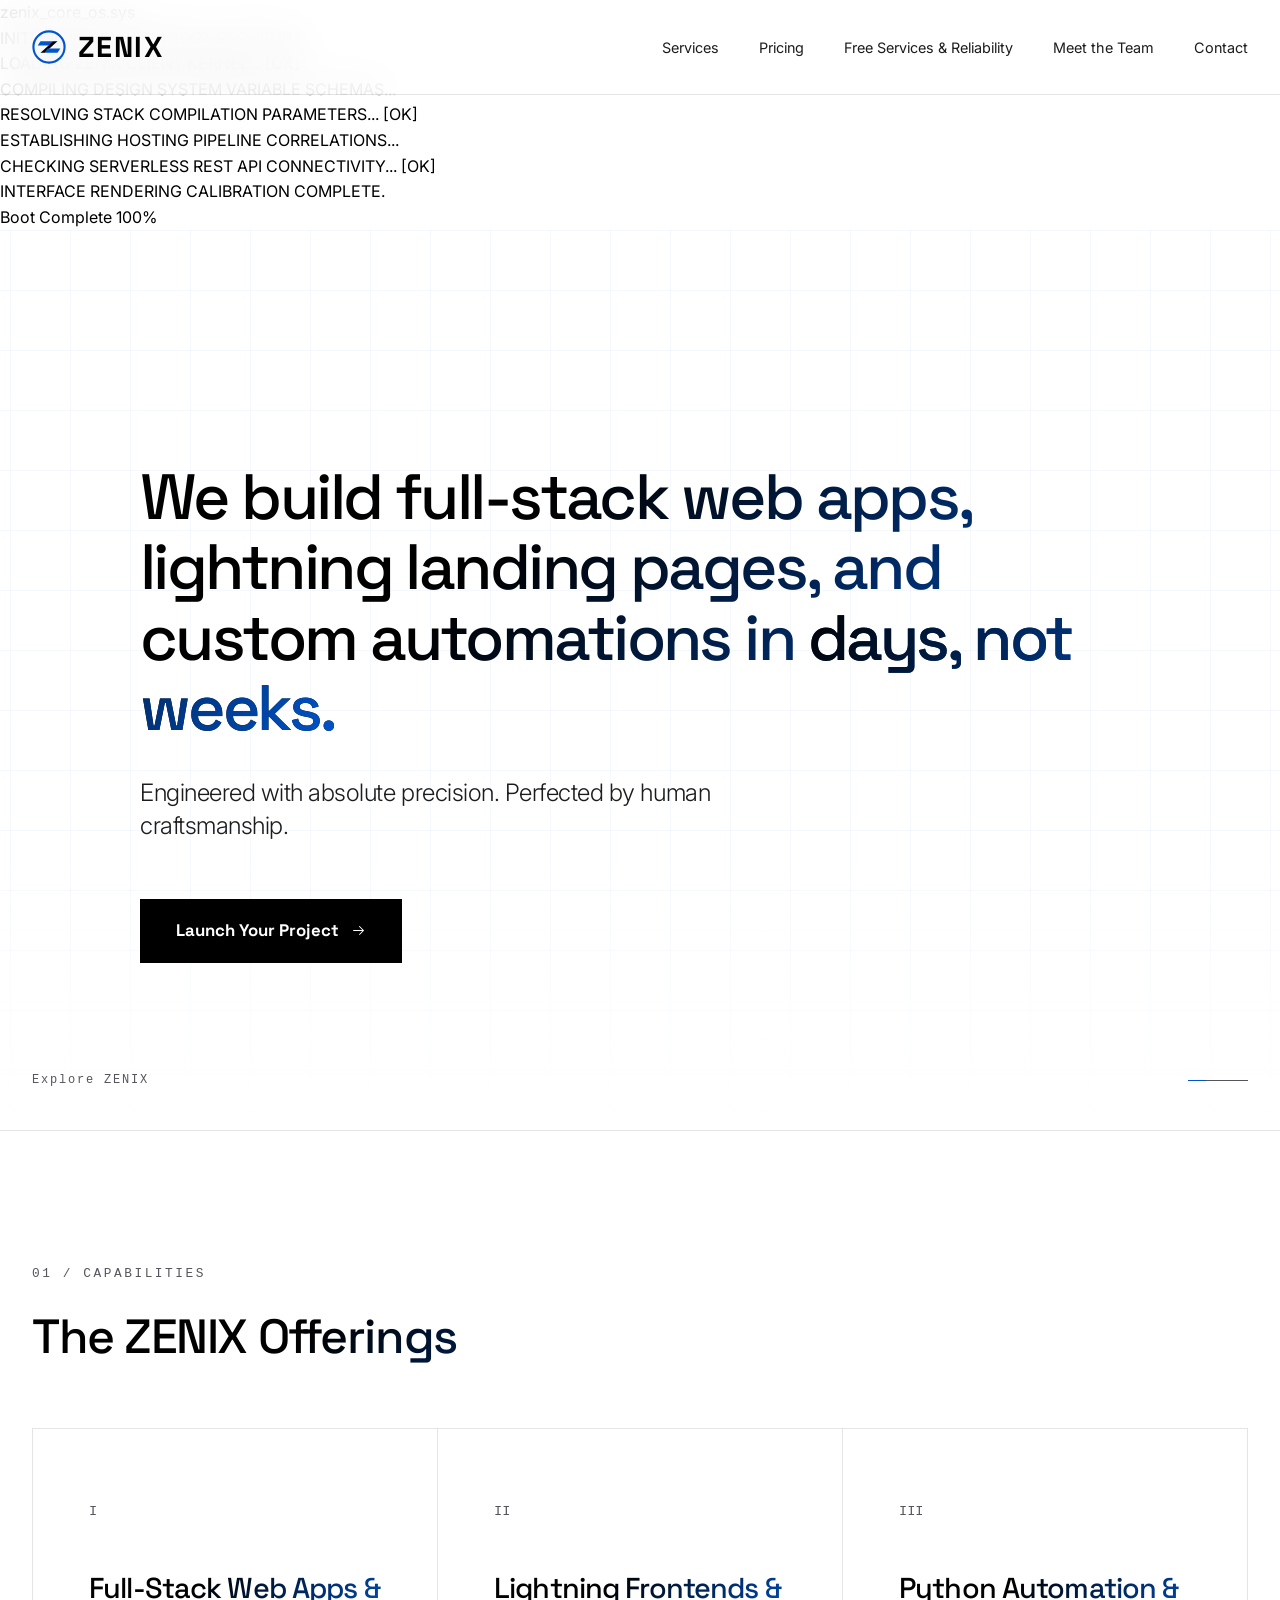
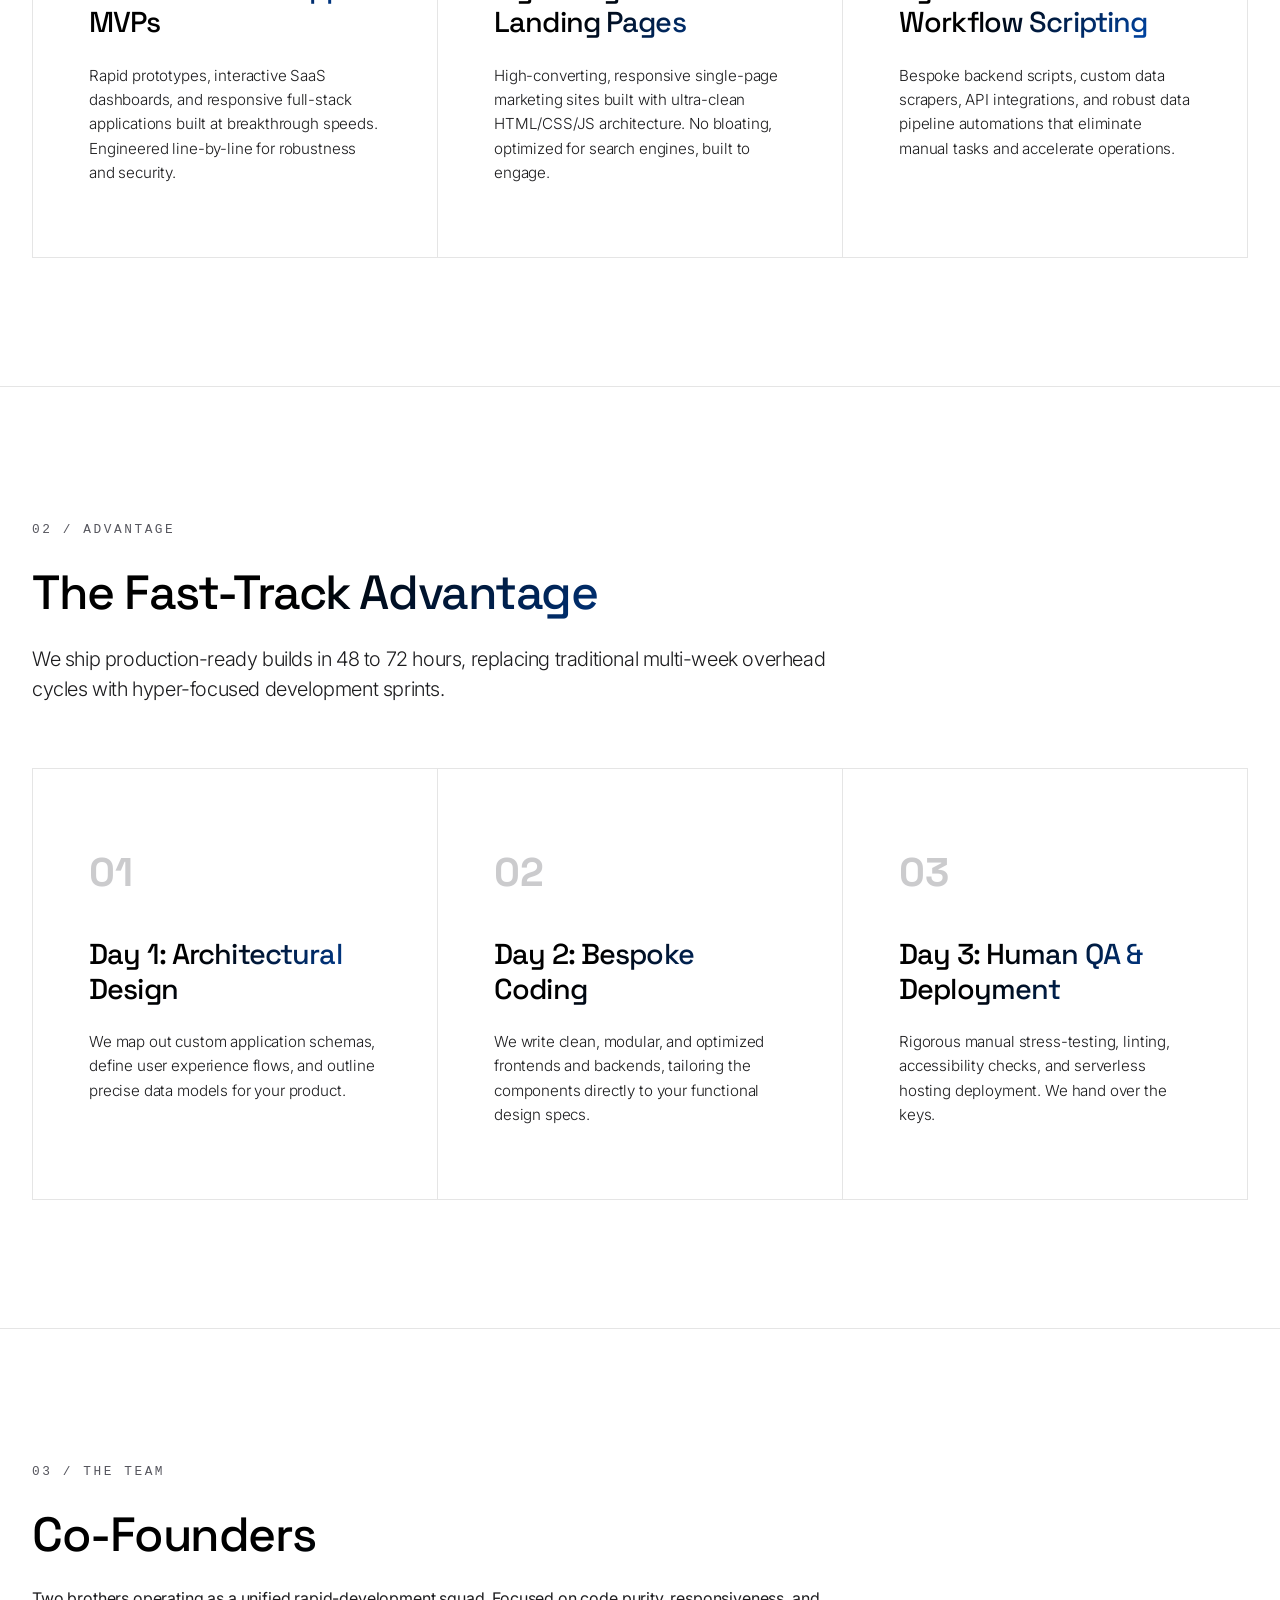
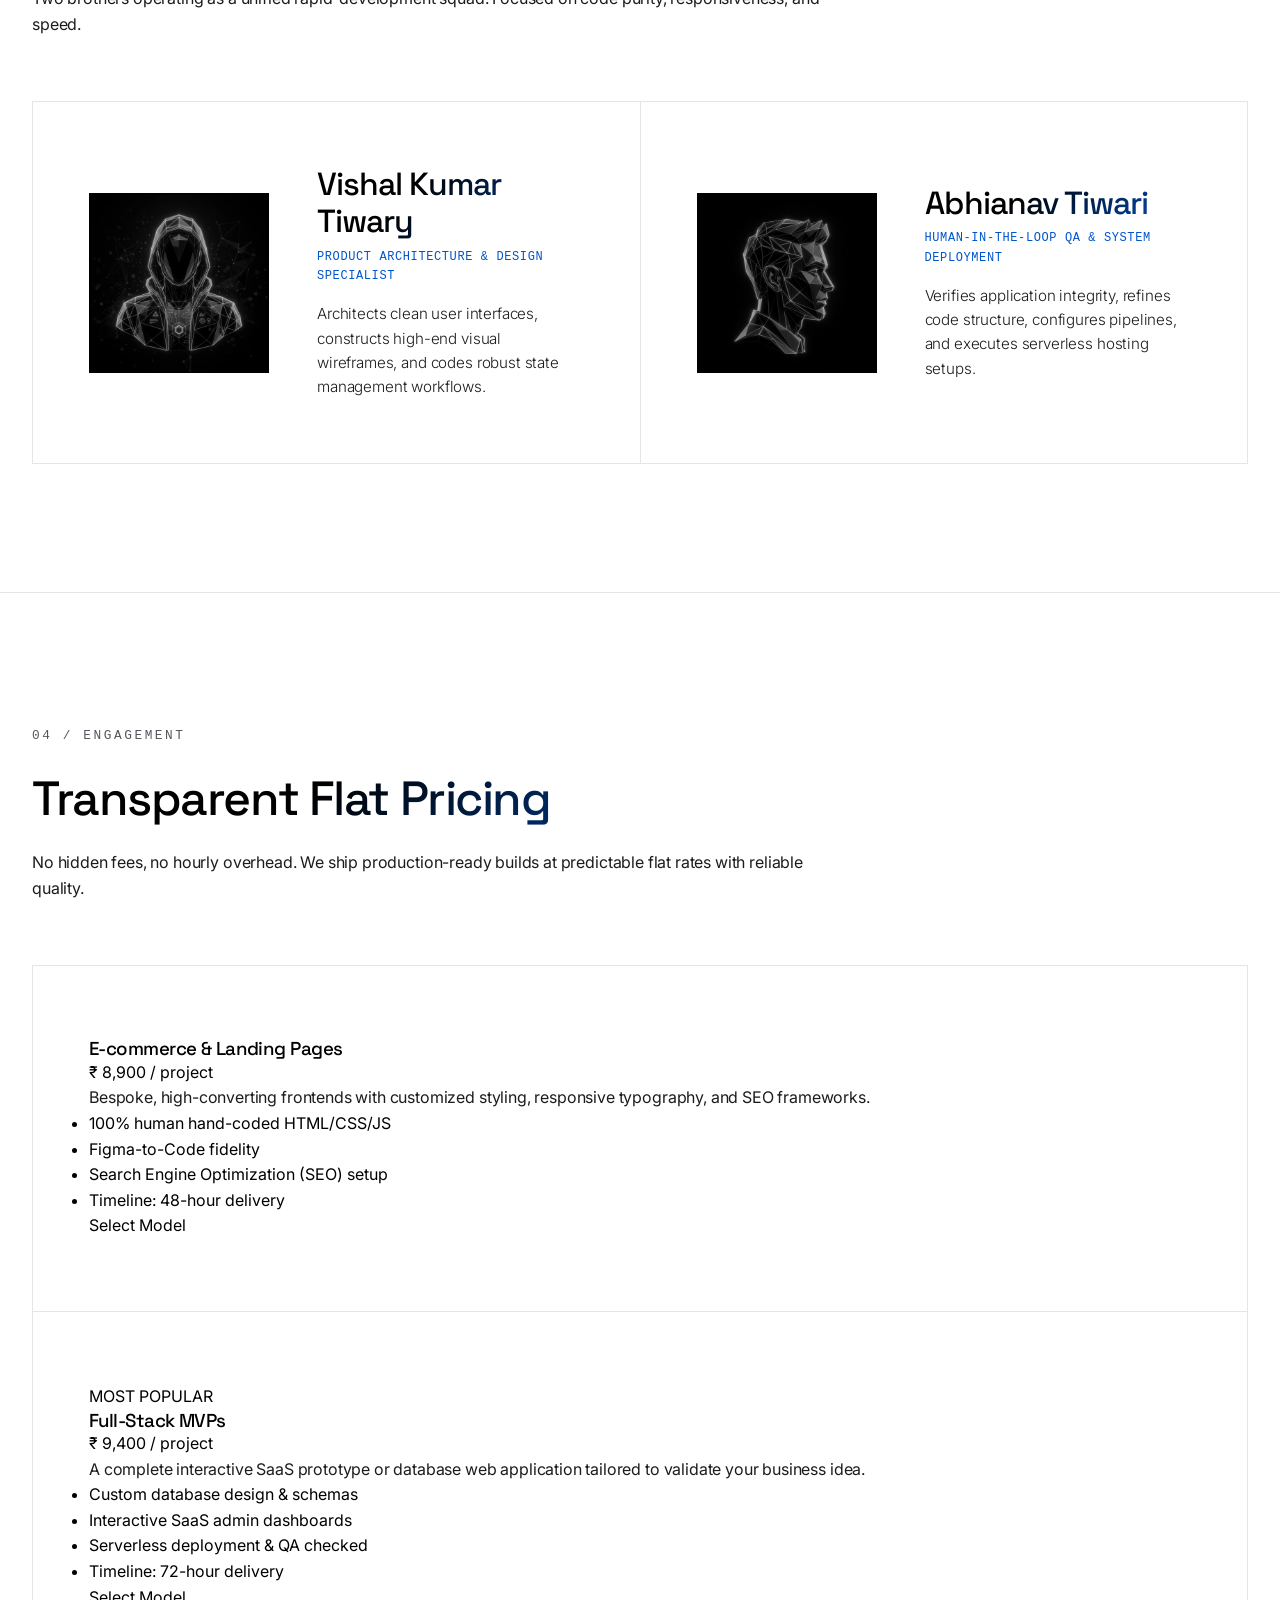
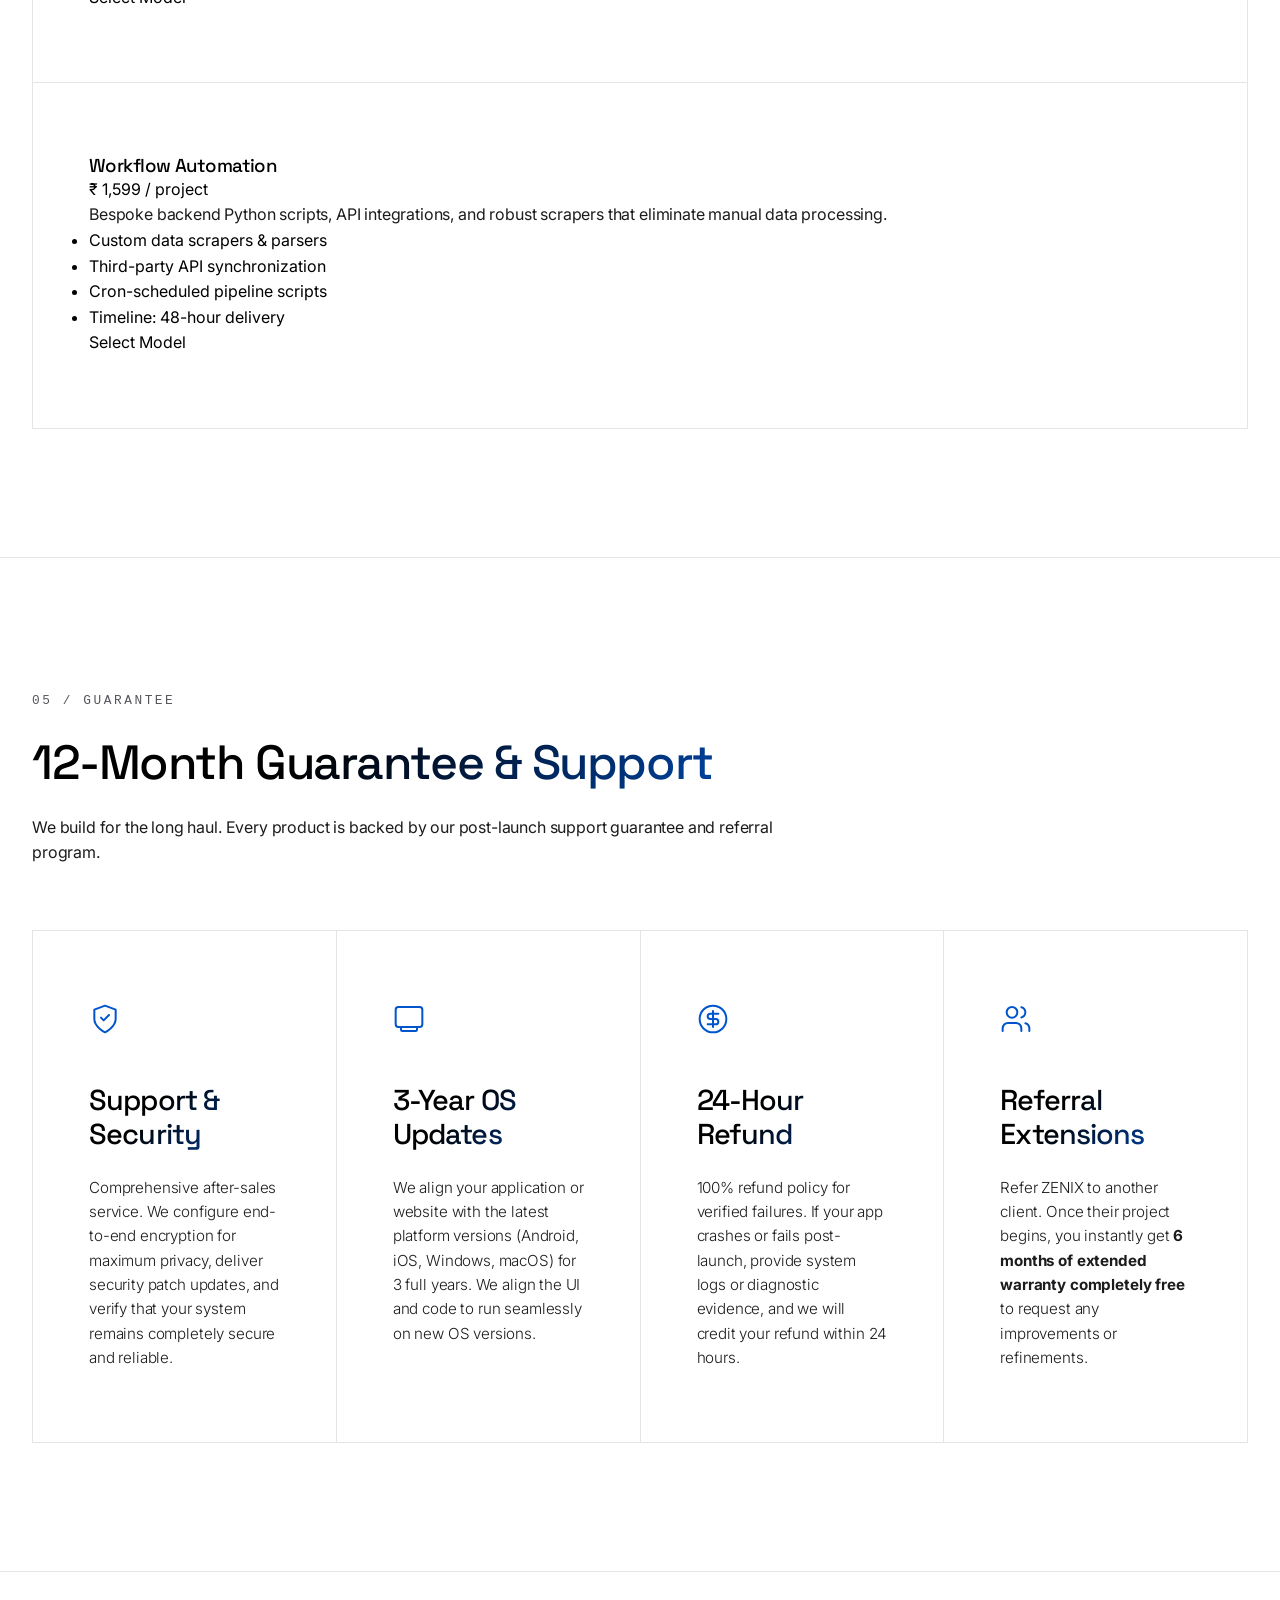
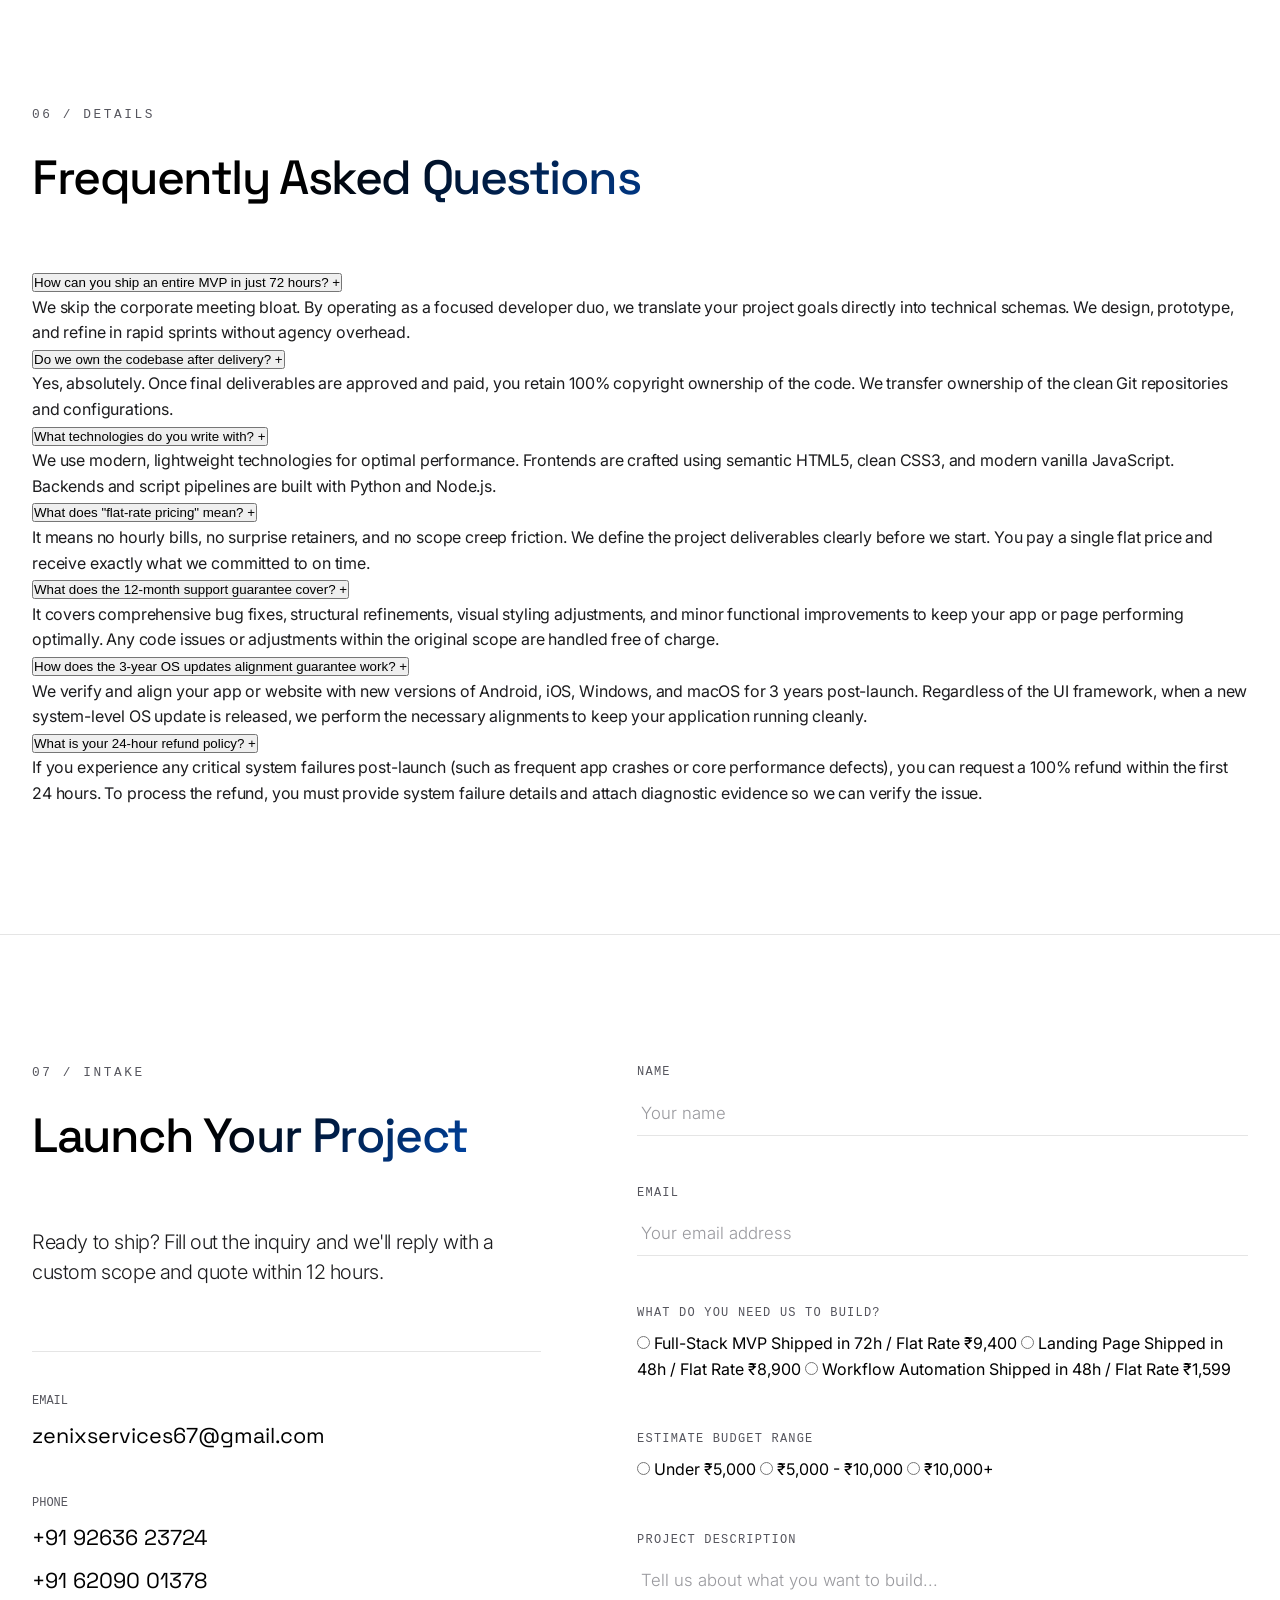
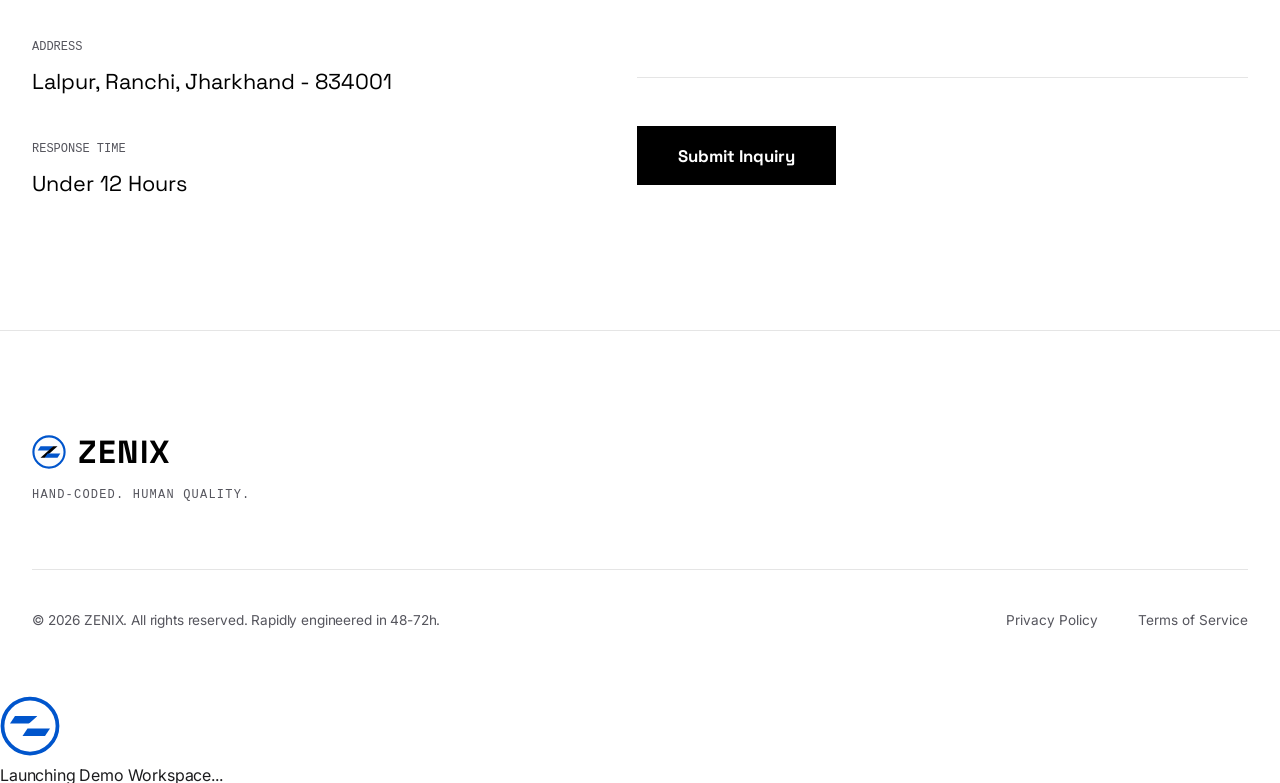
==== commit a1d96d51: "Add files via upload" ====
--- a/index.html
+++ b/index.html
@@ -428,6 +428,15 @@
                                     class="meta-val">zenixservices67@gmail.com</a>
                             </div>
                             <div class="meta-item">
+                                <span class="meta-label">Phone</span>
+                                <a href="tel:+919263623724" class="meta-val">+91 92636 23724</a>
+                                <a href="tel:+916209001378" class="meta-val">+91 62090 01378</a>
+                            </div>
+                            <div class="meta-item">
+                                <span class="meta-label">Address</span>
+                                <span class="meta-val">Lalpur, Ranchi, Jharkhand - 834001</span>
+                            </div>
+                            <div class="meta-item">
                                 <span class="meta-label">Response Time</span>
                                 <span class="meta-val">Under 12 Hours</span>
                             </div>
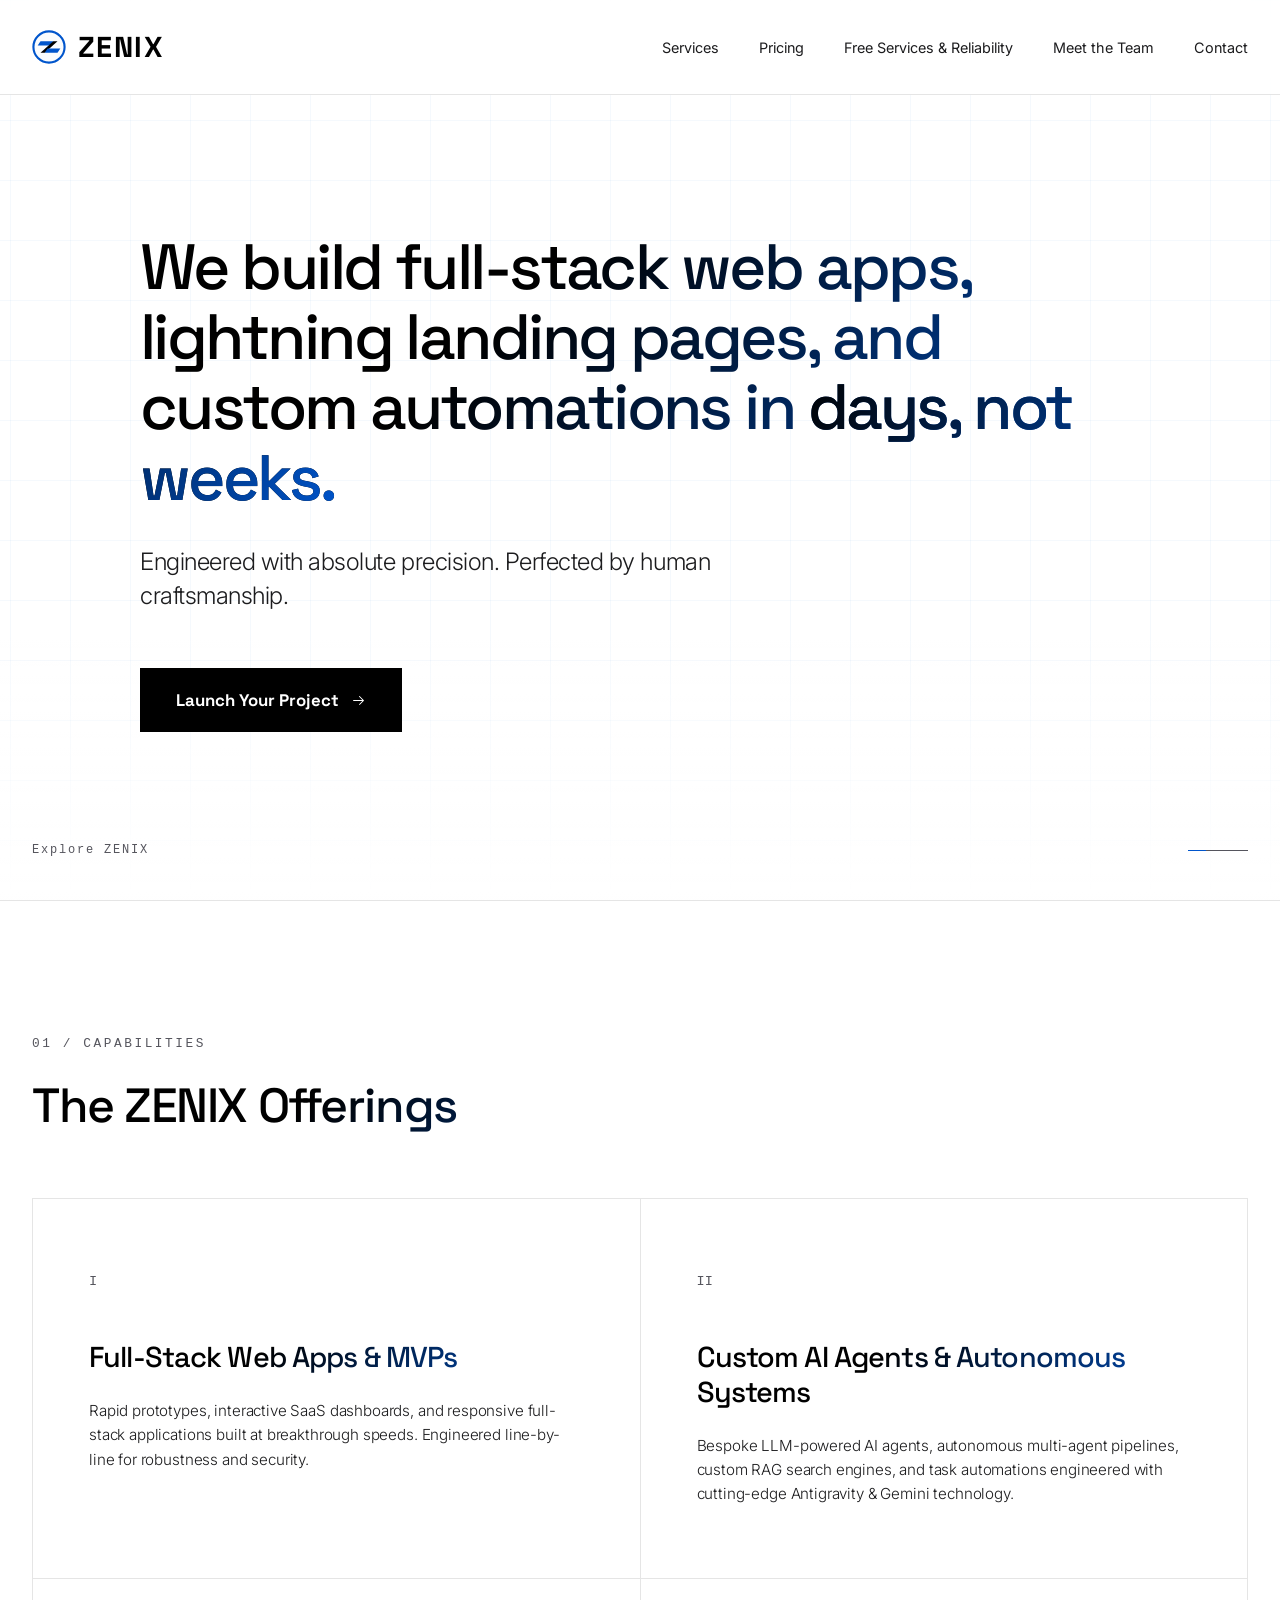
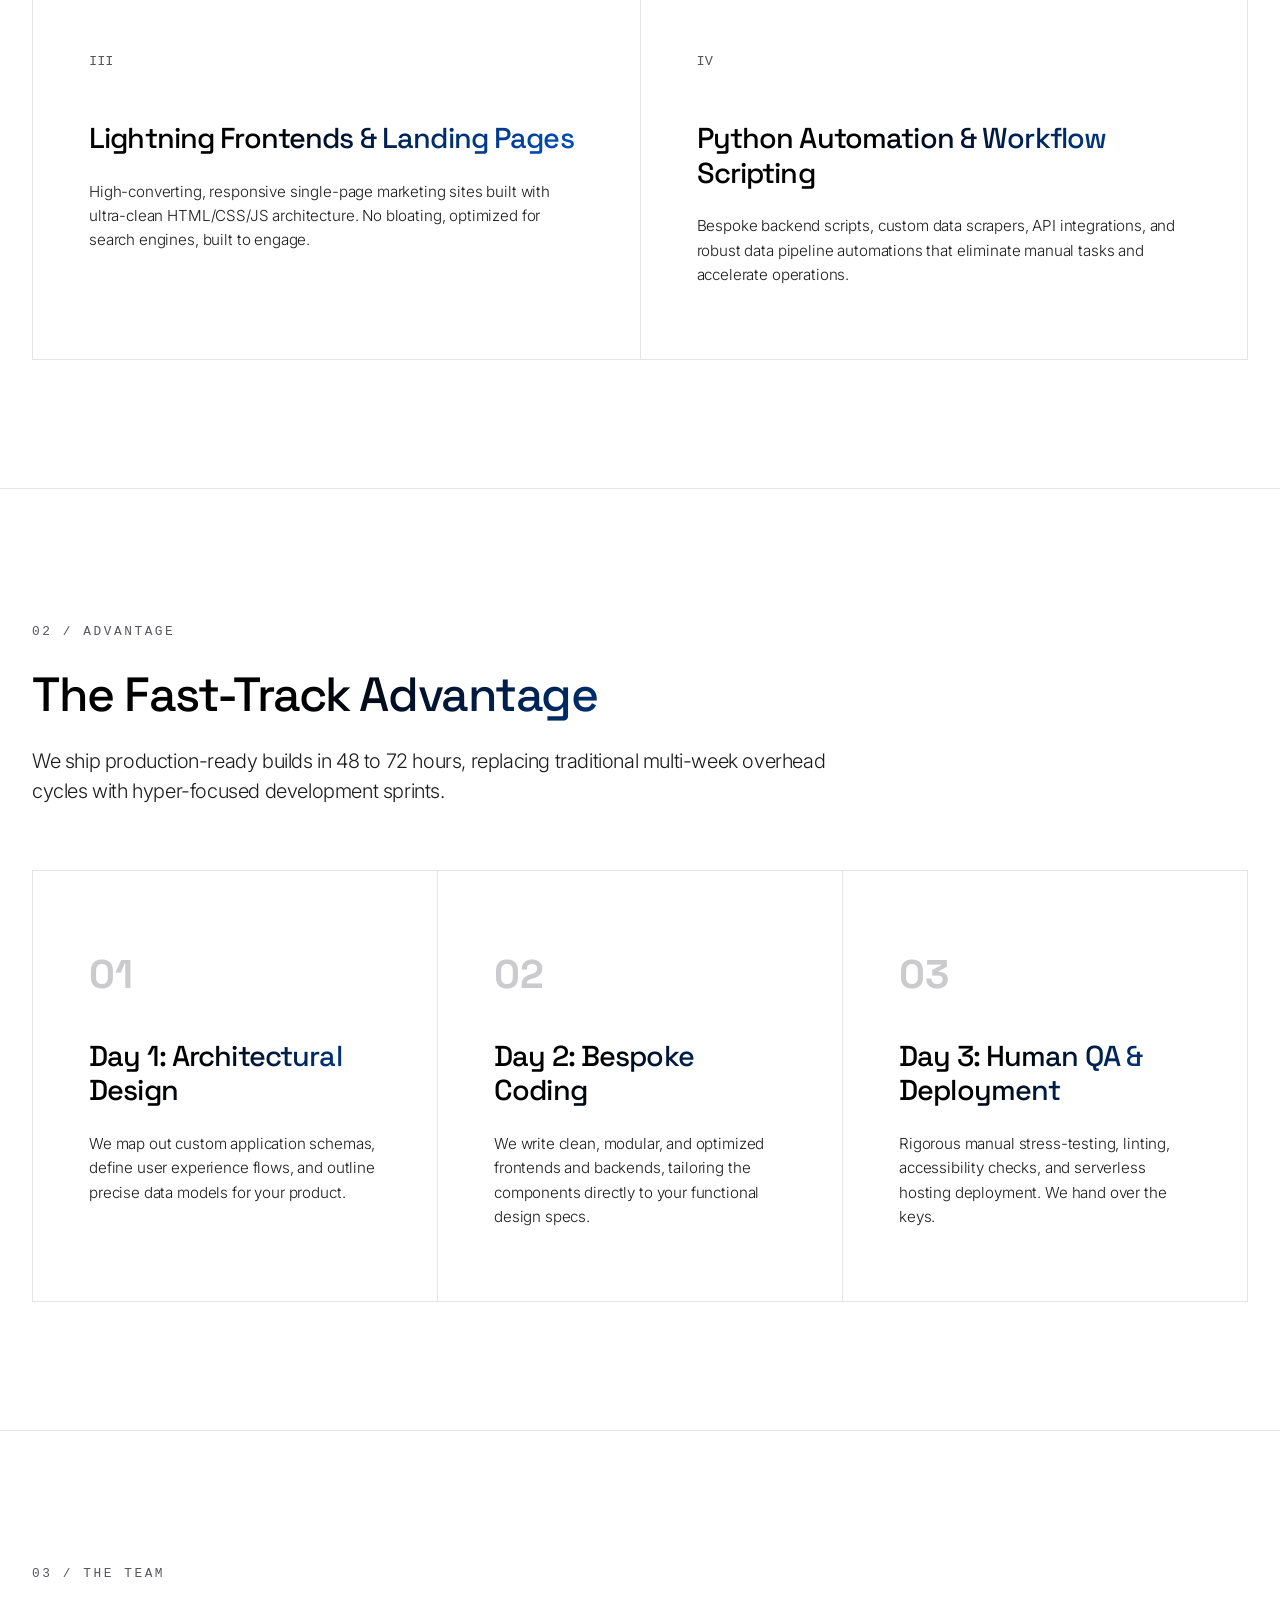
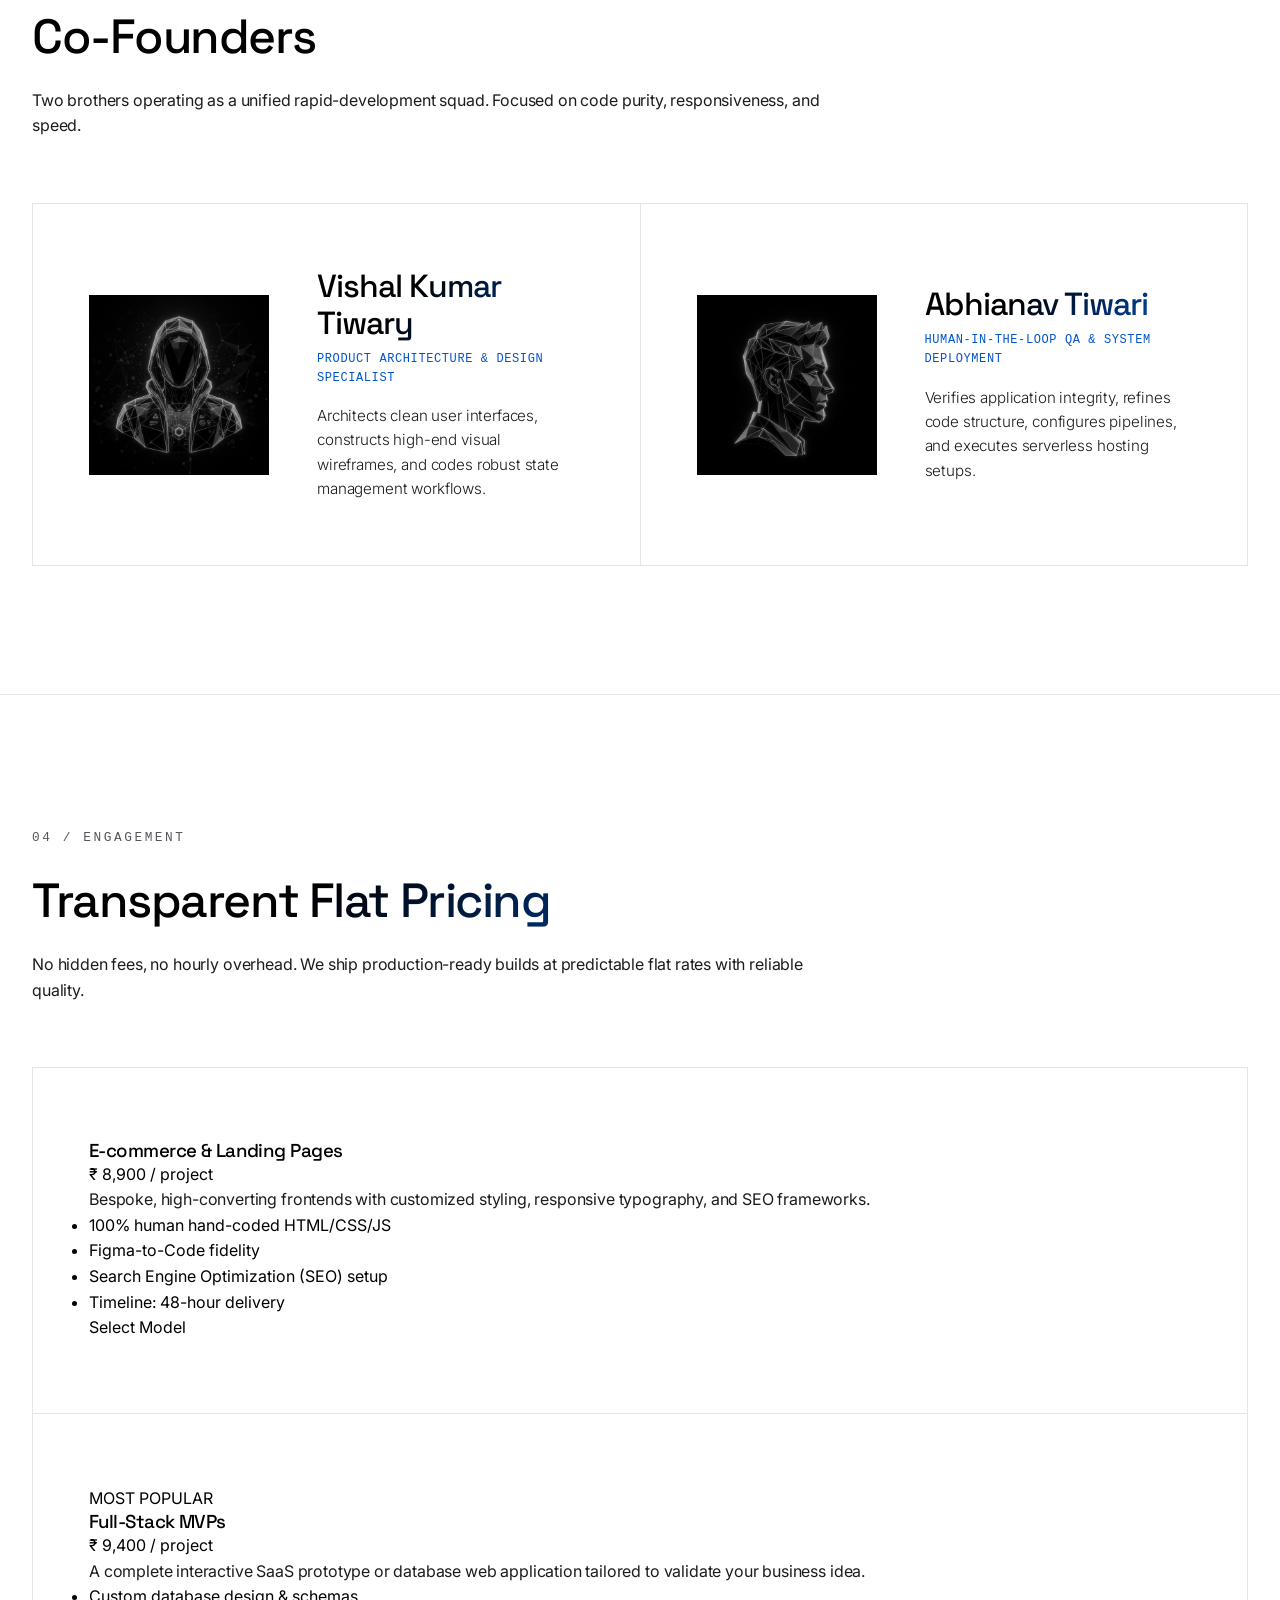
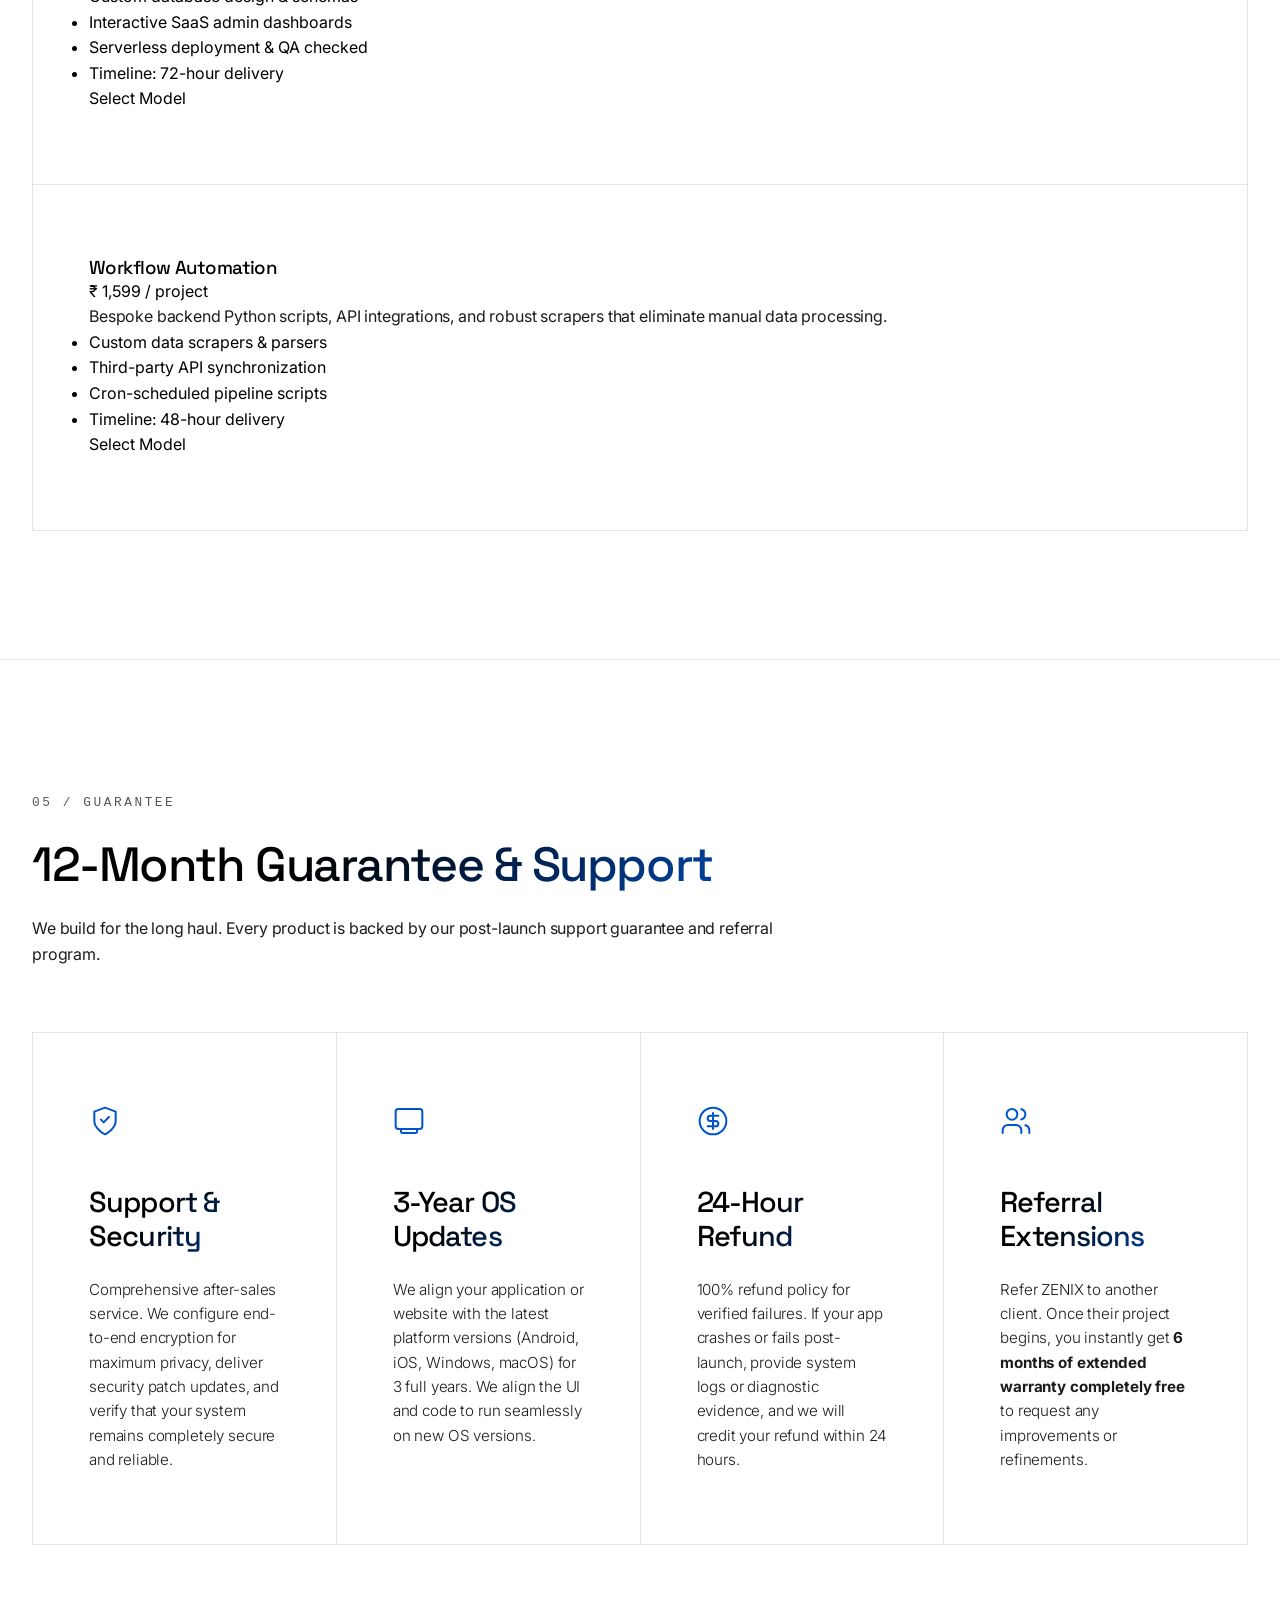
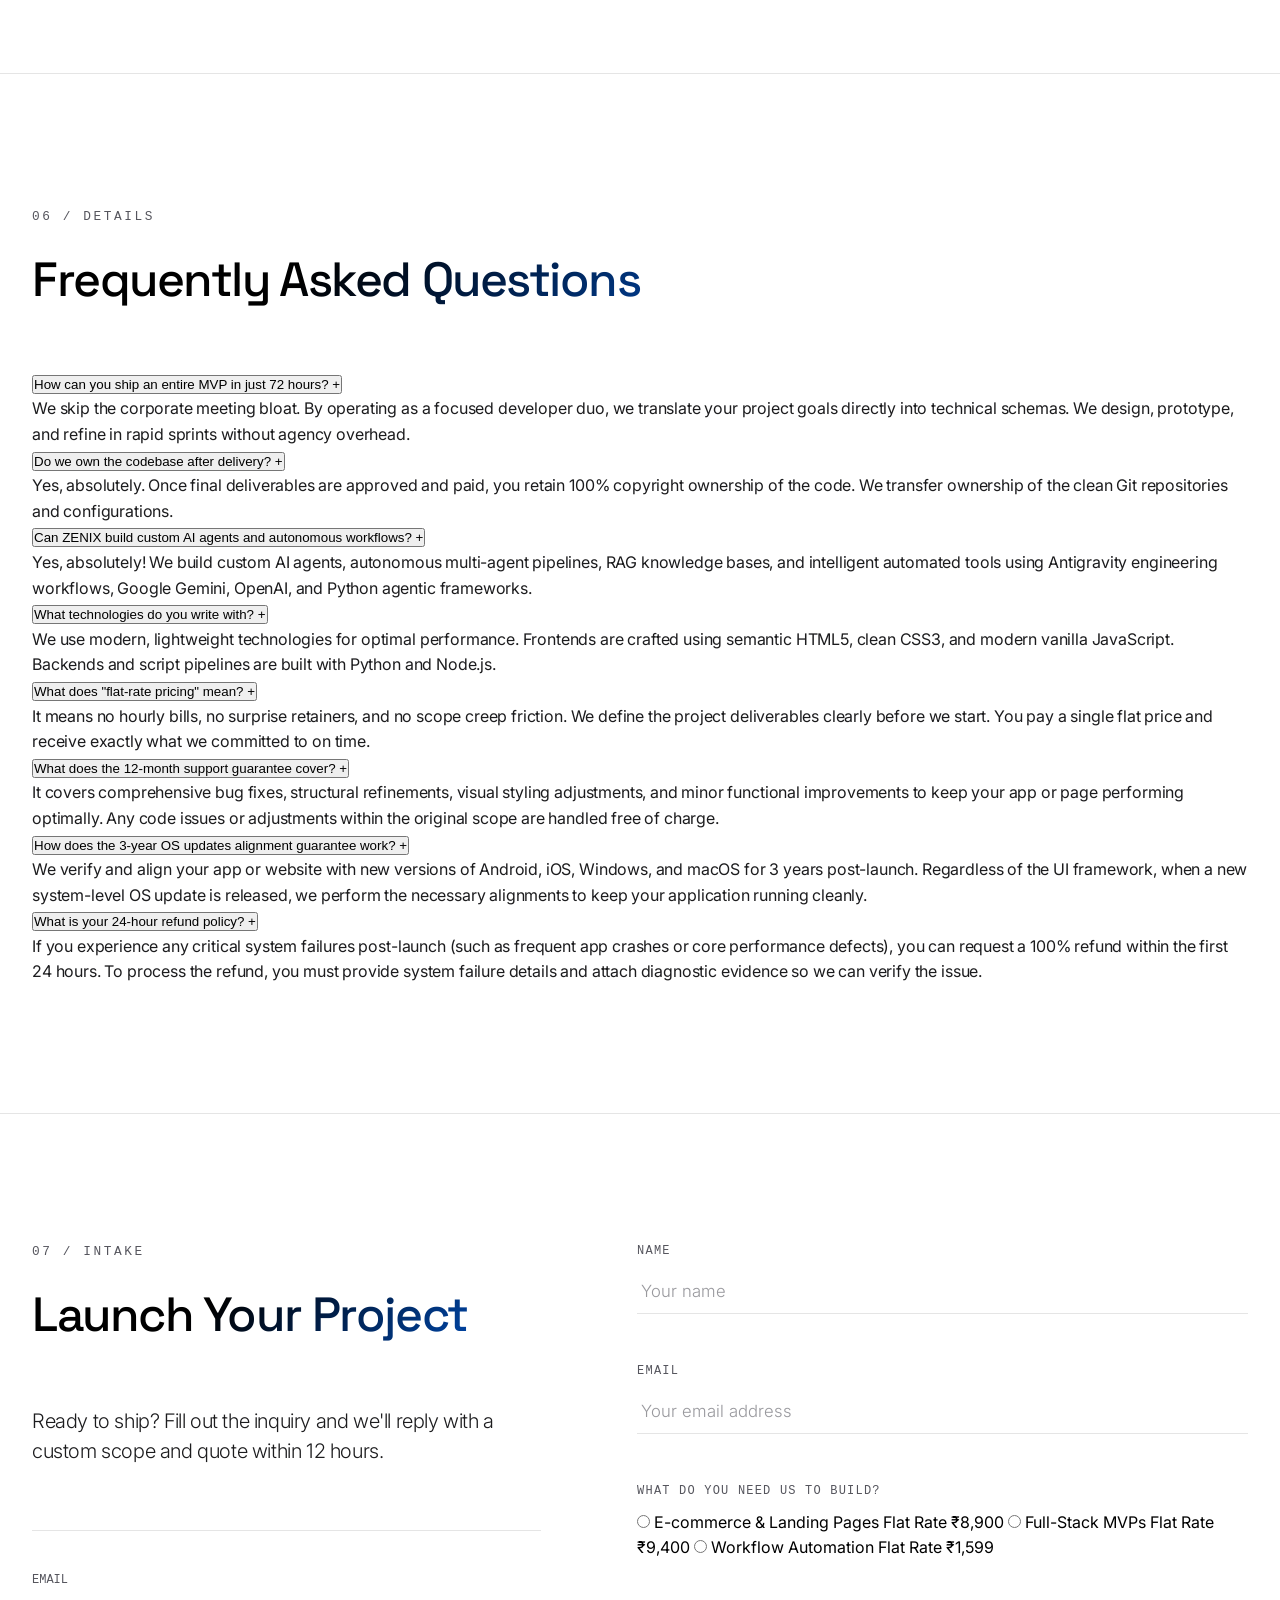
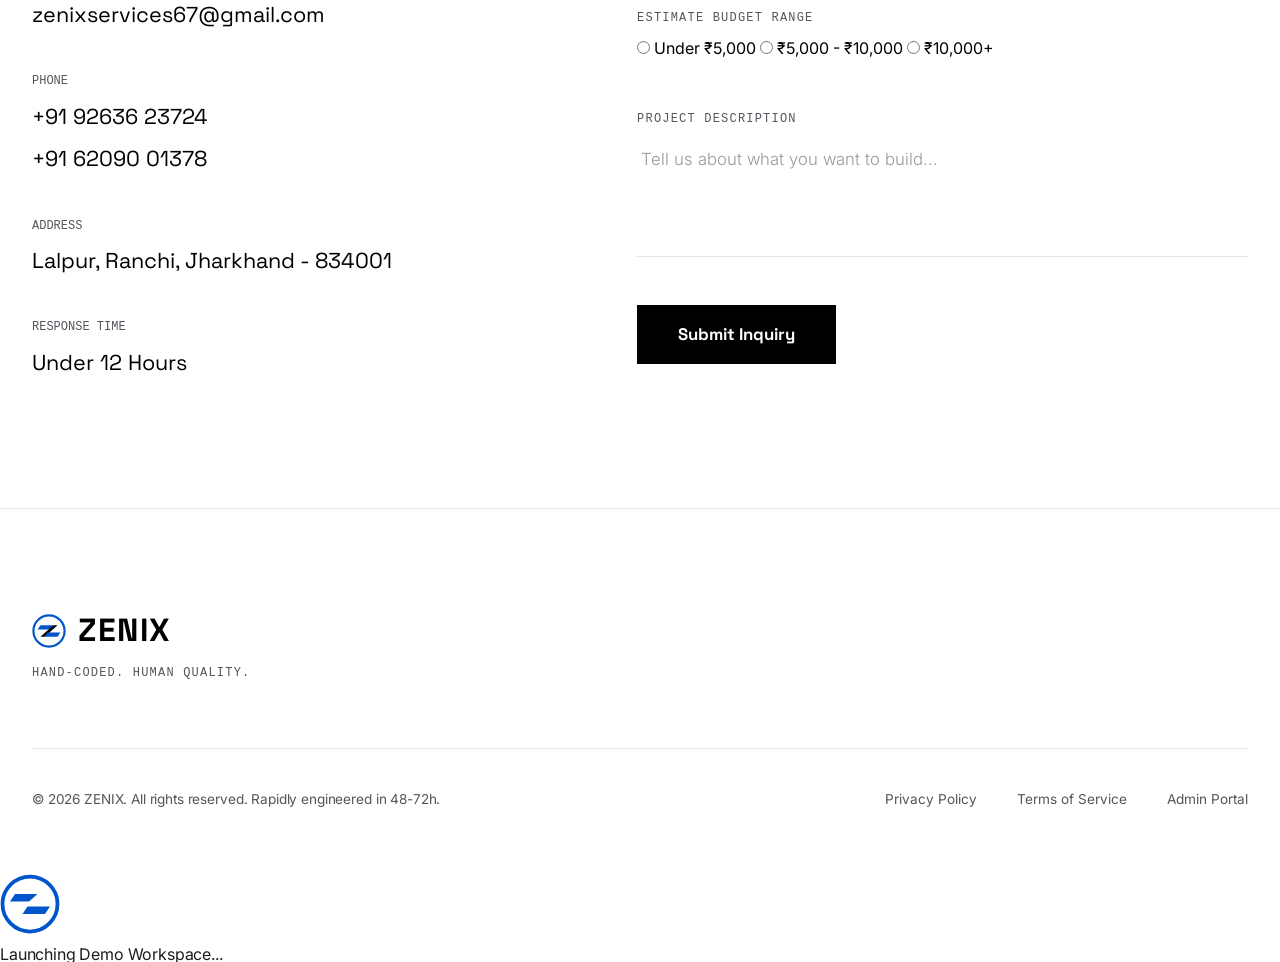
==== commit 0345cb00: "Add files via upload" ====
--- a/index.html
+++ b/index.html
@@ -48,6 +48,7 @@
 
     <!-- Navigation -->
     <header class="header">
+        <div id="promo-banner-container"></div>
         <div class="nav-container">
             <a href="#" class="logo" id="nav-logo">
                 <svg class="logo-svg" width="34" height="34" viewBox="0 0 24 24" fill="none" xmlns="http://www.w3.org/2000/svg">
@@ -101,7 +102,7 @@
                 <span class="section-label">01 / CAPABILITIES</span>
                 <h2 class="section-title">The ZENIX Offerings</h2>
 
-                <div class="border-grid services-grid">
+                <div id="dynamic-services-grid" class="border-grid services-grid">
                     <div class="grid-card service-card">
                         <div class="card-num">I</div>
                         <h3 class="card-title">Full-Stack Web Apps & MVPs</h3>
@@ -111,13 +112,18 @@
                     </div>
                     <div class="grid-card service-card">
                         <div class="card-num">II</div>
+                        <h3 class="card-title">Custom AI Agents & Autonomous Systems</h3>
+                        <p class="card-desc">Bespoke LLM-powered AI agents, autonomous multi-agent pipelines, custom RAG search engines, and task automations engineered with cutting-edge Antigravity & Gemini technology.</p>
+                    </div>
+                    <div class="grid-card service-card">
+                        <div class="card-num">III</div>
                         <h3 class="card-title">Lightning Frontends & Landing Pages</h3>
                         <p class="card-desc">High-converting, responsive single-page marketing sites built with
                             ultra-clean HTML/CSS/JS architecture. No bloating, optimized for search engines, built to
                             engage.</p>
                     </div>
                     <div class="grid-card service-card">
-                        <div class="card-num">III</div>
+                        <div class="card-num">IV</div>
                         <h3 class="card-title">Python Automation & Workflow Scripting</h3>
                         <p class="card-desc">Bespoke backend scripts, custom data scrapers, API integrations, and robust
                             data pipeline automations that eliminate manual tasks and accelerate operations.</p>
@@ -203,7 +209,7 @@
                 <p class="section-subtitle">No hidden fees, no hourly overhead. We ship production-ready builds at
                     predictable flat rates with reliable quality.</p>
 
-                <div class="border-grid pricing-grid">
+                <div id="dynamic-pricing-grid" class="border-grid pricing-grid">
                     <div class="grid-card pricing-card">
                         <h3 class="pricing-tier-title">E-commerce & Landing Pages</h3>
                         <div class="pricing-rate">
@@ -352,6 +358,15 @@
                     </div>
                     <div class="faq-item">
                         <button class="faq-question">
+                            <span>Can ZENIX build custom AI agents and autonomous workflows?</span>
+                            <span class="faq-icon">+</span>
+                        </button>
+                        <div class="faq-answer">
+                            <p>Yes, absolutely! We build custom AI agents, autonomous multi-agent pipelines, RAG knowledge bases, and intelligent automated tools using Antigravity engineering workflows, Google Gemini, OpenAI, and Python agentic frameworks.</p>
+                        </div>
+                    </div>
+                    <div class="faq-item">
+                        <button class="faq-question">
                             <span>What technologies do you write with?</span>
                             <span class="faq-icon">+</span>
                         </button>
@@ -464,11 +479,16 @@
 
                             <div class="form-group" id="group-project-type">
                                 <span class="form-label">What do you need us to build?</span>
-                                <div class="choice-grid">
+                                <div id="dynamic-choice-grid" class="choice-grid">
                                     <label class="choice-card">
                                         <input type="radio" name="project_type" value="mvp" required>
                                         <span class="choice-title">Full-Stack MVP</span>
                                         <span class="choice-details">Shipped in 72h / Flat Rate ₹9,400</span>
+                                    </label>
+                                    <label class="choice-card">
+                                        <input type="radio" name="project_type" value="ai-agents" required>
+                                        <span class="choice-title">Custom AI Agents</span>
+                                        <span class="choice-details">Shipped in 72h / Custom Scope</span>
                                     </label>
                                     <label class="choice-card">
                                         <input type="radio" name="project_type" value="frontend" required>
@@ -552,8 +572,9 @@
             <div class="footer-bottom">
                 <p class="copyright">© 2026 ZENIX. All rights reserved. Rapidly engineered in 48-72h.</p>
                 <div class="footer-links">
-                    <a href="#" class="footer-link">Privacy Policy</a>
-                    <a href="#" class="footer-link">Terms of Service</a>
+                    <a href="privacy-policy.html" class="footer-link">Privacy Policy</a>
+                    <a href="terms-of-service.html" class="footer-link">Terms of Service</a>
+                    <a href="admin.html" class="footer-link">Admin Portal</a>
                 </div>
             </div>
         </div>
--- a/style.css
+++ b/style.css
@@ -431,8 +431,9 @@
 
 /* Service Pillars Grid specific */
 .services-grid {
-    grid-template-columns: repeat(3, 1fr);
-}
+    grid-template-columns: repeat(2, 1fr);
+}
+
 
 .warranty-grid {
     grid-template-columns: repeat(4, 1fr);
@@ -1087,9 +1088,7 @@
     .services-grid {
         grid-template-columns: repeat(2, 1fr);
     }
-    .services-grid .service-card:nth-child(3) {
-        grid-column: span 2;
-    }
+
     .warranty-grid {
         grid-template-columns: repeat(2, 1fr);
     }
@@ -1841,5 +1840,331 @@
     }
 }
 
-
-
+/* Promotional Banner Styling */
+.promo-banner {
+    display: flex;
+    justify-content: center;
+    align-items: center;
+    padding: 0.6rem 3rem;
+    position: relative;
+    z-index: 101;
+    font-family: var(--font-sans);
+    font-size: 0.85rem;
+    font-weight: 500;
+    text-align: center;
+    transition: transform 0.3s cubic-bezier(0.16, 1, 0.3, 1), opacity 0.3s ease;
+    border-bottom: 1px solid var(--border-slate);
+}
+
+.promo-banner.accent {
+    background-color: var(--accent-ice);
+    color: #ffffff;
+    border-bottom: none;
+}
+
+.promo-banner.subtle {
+    background-color: var(--bg-obsidian);
+    color: var(--text-primary);
+}
+
+.promo-content {
+    flex-grow: 1;
+    display: flex;
+    justify-content: center;
+    align-items: center;
+}
+
+.promo-close {
+    background: none;
+    border: none;
+    font-size: 1.4rem;
+    cursor: pointer;
+    padding: 0;
+    color: inherit;
+    opacity: 0.7;
+    transition: var(--transition-fast);
+    position: absolute;
+    right: 1rem;
+    display: flex;
+    align-items: center;
+    justify-content: center;
+    width: 24px;
+    height: 24px;
+    line-height: 1;
+}
+
+.promo-close:hover {
+    opacity: 1;
+    transform: scale(1.1);
+}
+
+body.has-promo-banner {
+    padding-top: 36px; /* Dynamic offset adjusted in JS if needed */
+}
+
+/* ==========================================
+   Legal Pages (Privacy Policy & Terms of Service)
+   ========================================== */
+.legal-section {
+    padding: 7rem 1.5rem 5rem;
+    min-height: 100vh;
+    background-color: var(--bg-obsidian);
+    position: relative;
+}
+
+.legal-container {
+    max-width: 860px;
+    margin: 0 auto;
+    position: relative;
+    z-index: 2;
+}
+
+.back-home-wrapper {
+    margin-bottom: 2rem;
+}
+
+.back-home {
+    display: inline-flex;
+    align-items: center;
+    gap: 0.6rem;
+    font-family: var(--font-heading);
+    font-size: 0.9rem;
+    font-weight: 600;
+    color: var(--accent-ice);
+    background: rgba(0, 85, 204, 0.05);
+    border: 1px solid rgba(0, 85, 204, 0.15);
+    padding: 0.55rem 1.2rem;
+    border-radius: 100px;
+    transition: var(--transition-fast);
+}
+
+.back-home:hover {
+    background: var(--accent-ice);
+    color: #ffffff;
+    border-color: var(--accent-ice);
+    transform: translateX(-3px);
+    box-shadow: 0 4px 15px rgba(0, 85, 204, 0.25);
+}
+
+.back-home svg {
+    transition: transform 0.25s ease;
+}
+
+.back-home:hover svg {
+    transform: scaleX(-1) translateX(3px);
+}
+
+.legal-card {
+    background: #ffffff;
+    border: 1px solid var(--border-slate);
+    border-radius: 16px;
+    padding: 3.5rem 3rem;
+    box-shadow: 0 15px 35px rgba(0, 0, 0, 0.03);
+    position: relative;
+    overflow: hidden;
+}
+
+.legal-card::before {
+    content: '';
+    position: absolute;
+    top: 0;
+    left: 0;
+    right: 0;
+    height: 4px;
+    background: linear-gradient(90deg, var(--accent-ice) 0%, #00a3ff 100%);
+}
+
+.legal-header {
+    border-bottom: 1px solid var(--border-slate);
+    padding-bottom: 2rem;
+    margin-bottom: 2.5rem;
+}
+
+.legal-meta-badge {
+    display: inline-flex;
+    align-items: center;
+    gap: 0.5rem;
+    font-family: var(--font-mono);
+    font-size: 0.78rem;
+    font-weight: 600;
+    color: var(--accent-ice);
+    background: rgba(0, 85, 204, 0.06);
+    border: 1px solid rgba(0, 85, 204, 0.12);
+    padding: 0.35rem 0.85rem;
+    border-radius: 6px;
+    text-transform: uppercase;
+    letter-spacing: 0.08em;
+    margin-bottom: 1.25rem;
+}
+
+.legal-title {
+    font-family: var(--font-heading);
+    font-size: 2.75rem;
+    font-weight: 700;
+    color: var(--text-primary);
+    letter-spacing: -0.03em;
+    margin-bottom: 0.75rem;
+    line-height: 1.15;
+    background: none;
+    -webkit-background-clip: border-box;
+    -webkit-text-fill-color: var(--text-primary);
+}
+
+.legal-header .section-subtitle {
+    font-size: 1.1rem;
+    color: var(--text-muted);
+    margin: 0;
+    line-height: 1.6;
+}
+
+.legal-body {
+    color: var(--text-secondary);
+    font-family: var(--font-sans);
+    font-size: 1rem;
+    line-height: 1.85;
+}
+
+.legal-body > p:first-of-type {
+    font-size: 1.08rem;
+    line-height: 1.8;
+    color: var(--text-primary);
+    font-weight: 400;
+    margin-bottom: 2rem;
+}
+
+.legal-body h3 {
+    font-family: var(--font-heading);
+    font-size: 1.35rem;
+    font-weight: 700;
+    color: var(--text-primary);
+    letter-spacing: -0.02em;
+    margin-top: 2.5rem;
+    margin-bottom: 1rem;
+    display: flex;
+    align-items: center;
+    gap: 0.75rem;
+    padding-top: 1.25rem;
+    border-top: 1px dashed var(--border-slate);
+    background: none;
+    -webkit-background-clip: border-box;
+    -webkit-text-fill-color: var(--text-primary);
+}
+
+.legal-body h3:first-of-type {
+    border-top: none;
+    padding-top: 0;
+}
+
+.legal-body p {
+    color: var(--text-secondary);
+    font-size: 0.98rem;
+    line-height: 1.8;
+    margin-bottom: 1.25rem;
+}
+
+.legal-body ul {
+    margin: 1rem 0 1.75rem 0;
+    padding-left: 0;
+    list-style: none;
+}
+
+.legal-body li {
+    position: relative;
+    padding-left: 1.75rem;
+    margin-bottom: 0.85rem;
+    color: var(--text-secondary);
+    font-size: 0.98rem;
+    line-height: 1.75;
+}
+
+.legal-body li::before {
+    content: '';
+    position: absolute;
+    left: 0.35rem;
+    top: 0.65rem;
+    width: 6px;
+    height: 6px;
+    border-radius: 50%;
+    background-color: var(--accent-ice);
+    box-shadow: 0 0 0 3px rgba(0, 85, 204, 0.15);
+}
+
+.legal-body li strong {
+    color: var(--text-primary);
+    font-weight: 600;
+}
+
+.legal-contact-card {
+    margin-top: 3rem;
+    background: var(--bg-obsidian);
+    border: 1px solid var(--border-slate);
+    border-radius: 12px;
+    padding: 1.75rem;
+    display: flex;
+    flex-direction: column;
+    gap: 0.75rem;
+}
+
+.legal-contact-card h4 {
+    font-family: var(--font-heading);
+    font-size: 1.1rem;
+    font-weight: 600;
+    color: var(--text-primary);
+    margin-bottom: 0.25rem;
+    background: none;
+    -webkit-background-clip: border-box;
+    -webkit-text-fill-color: var(--text-primary);
+}
+
+.legal-contact-card a {
+    color: var(--accent-ice);
+    font-weight: 600;
+    transition: var(--transition-fast);
+}
+
+.legal-contact-card a:hover {
+    text-decoration: underline;
+}
+
+.alert-box {
+    border: 1px solid rgba(211, 47, 47, 0.2);
+    background: rgba(211, 47, 47, 0.03);
+    border-left: 4px solid #d32f2f;
+    padding: 1.25rem 1.5rem;
+    border-radius: 8px;
+    margin: 1.5rem 0;
+    color: var(--text-secondary);
+}
+
+.alert-box-title {
+    font-family: var(--font-heading);
+    font-weight: 600;
+    font-size: 0.95rem;
+    color: var(--text-primary);
+    margin-bottom: 0.4rem;
+    display: flex;
+    align-items: center;
+    gap: 0.5rem;
+}
+
+
+@media (max-width: 768px) {
+    .legal-section {
+        padding: 5.5rem 1rem 3rem;
+    }
+    .legal-card {
+        padding: 2rem 1.5rem;
+        border-radius: 12px;
+    }
+    .legal-title {
+        font-size: 2rem;
+    }
+    .legal-body h3 {
+        font-size: 1.2rem;
+    }
+}
+
+
+
+
+
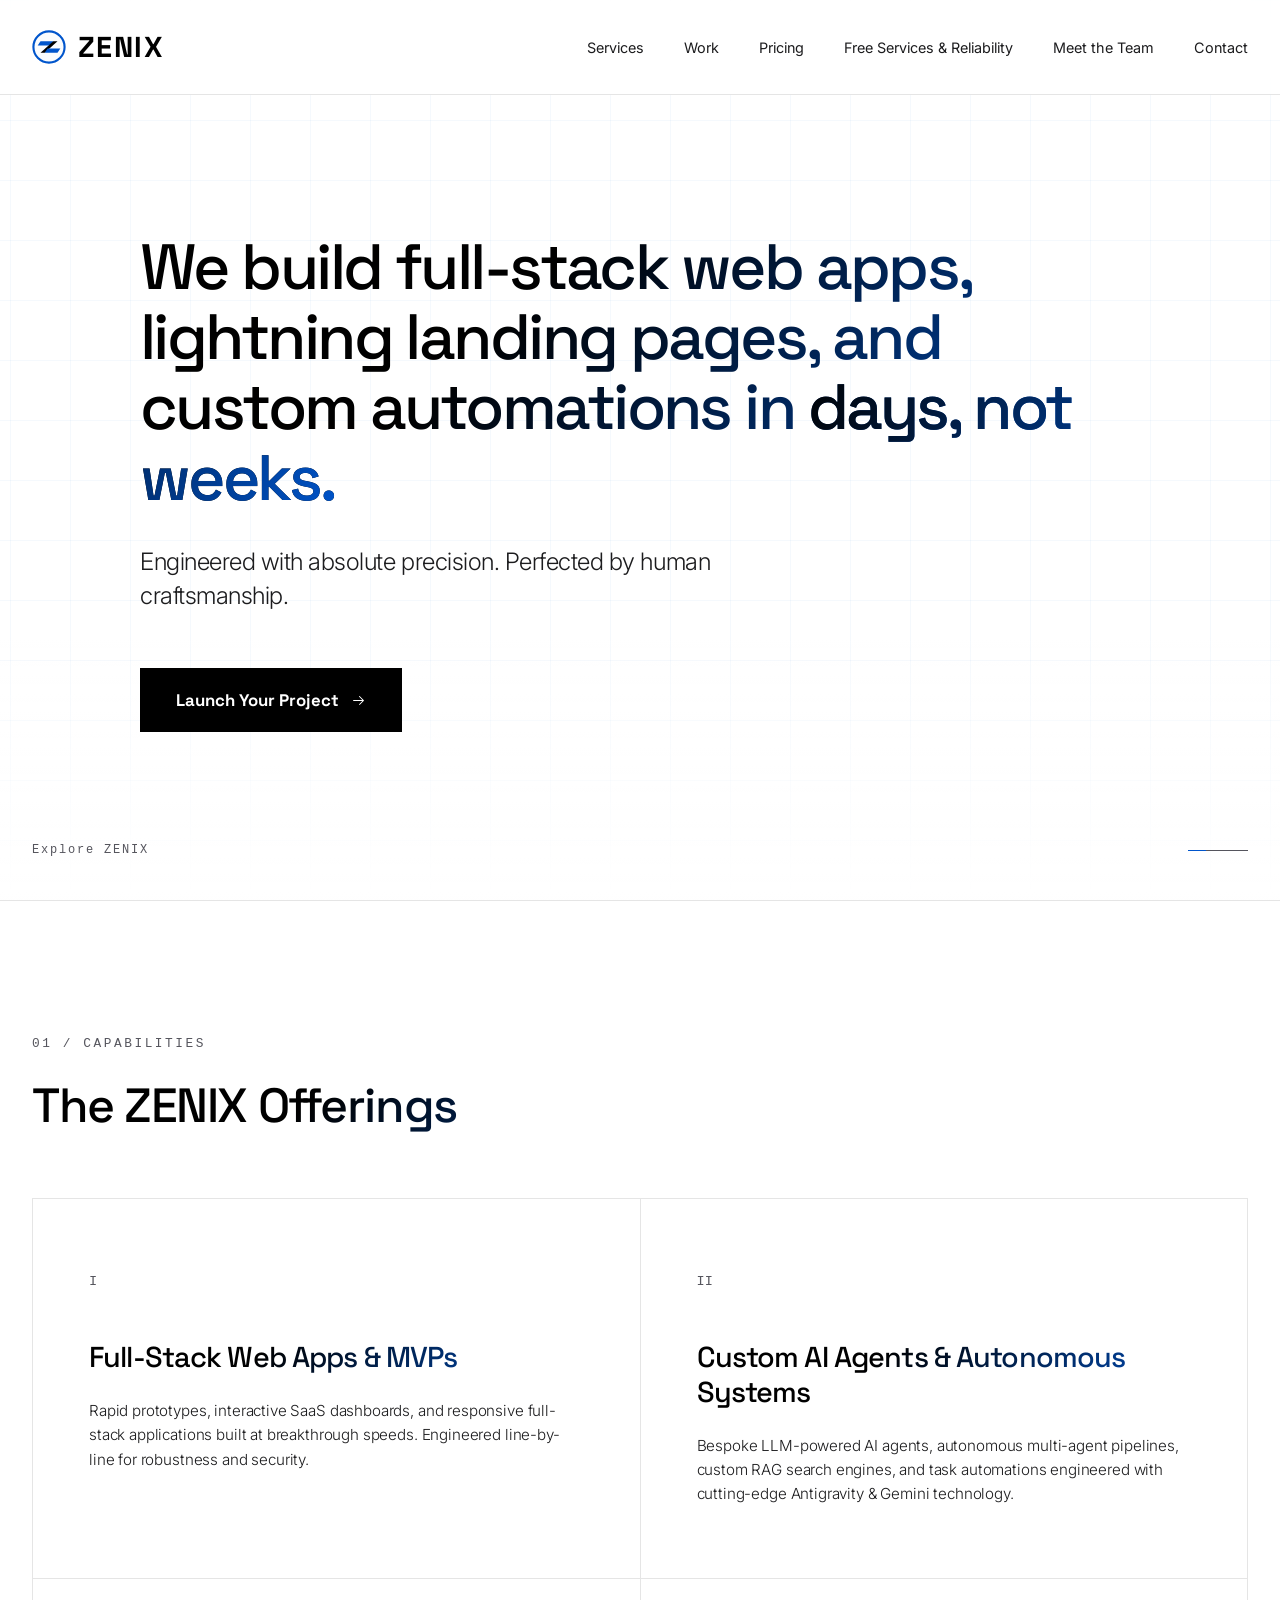
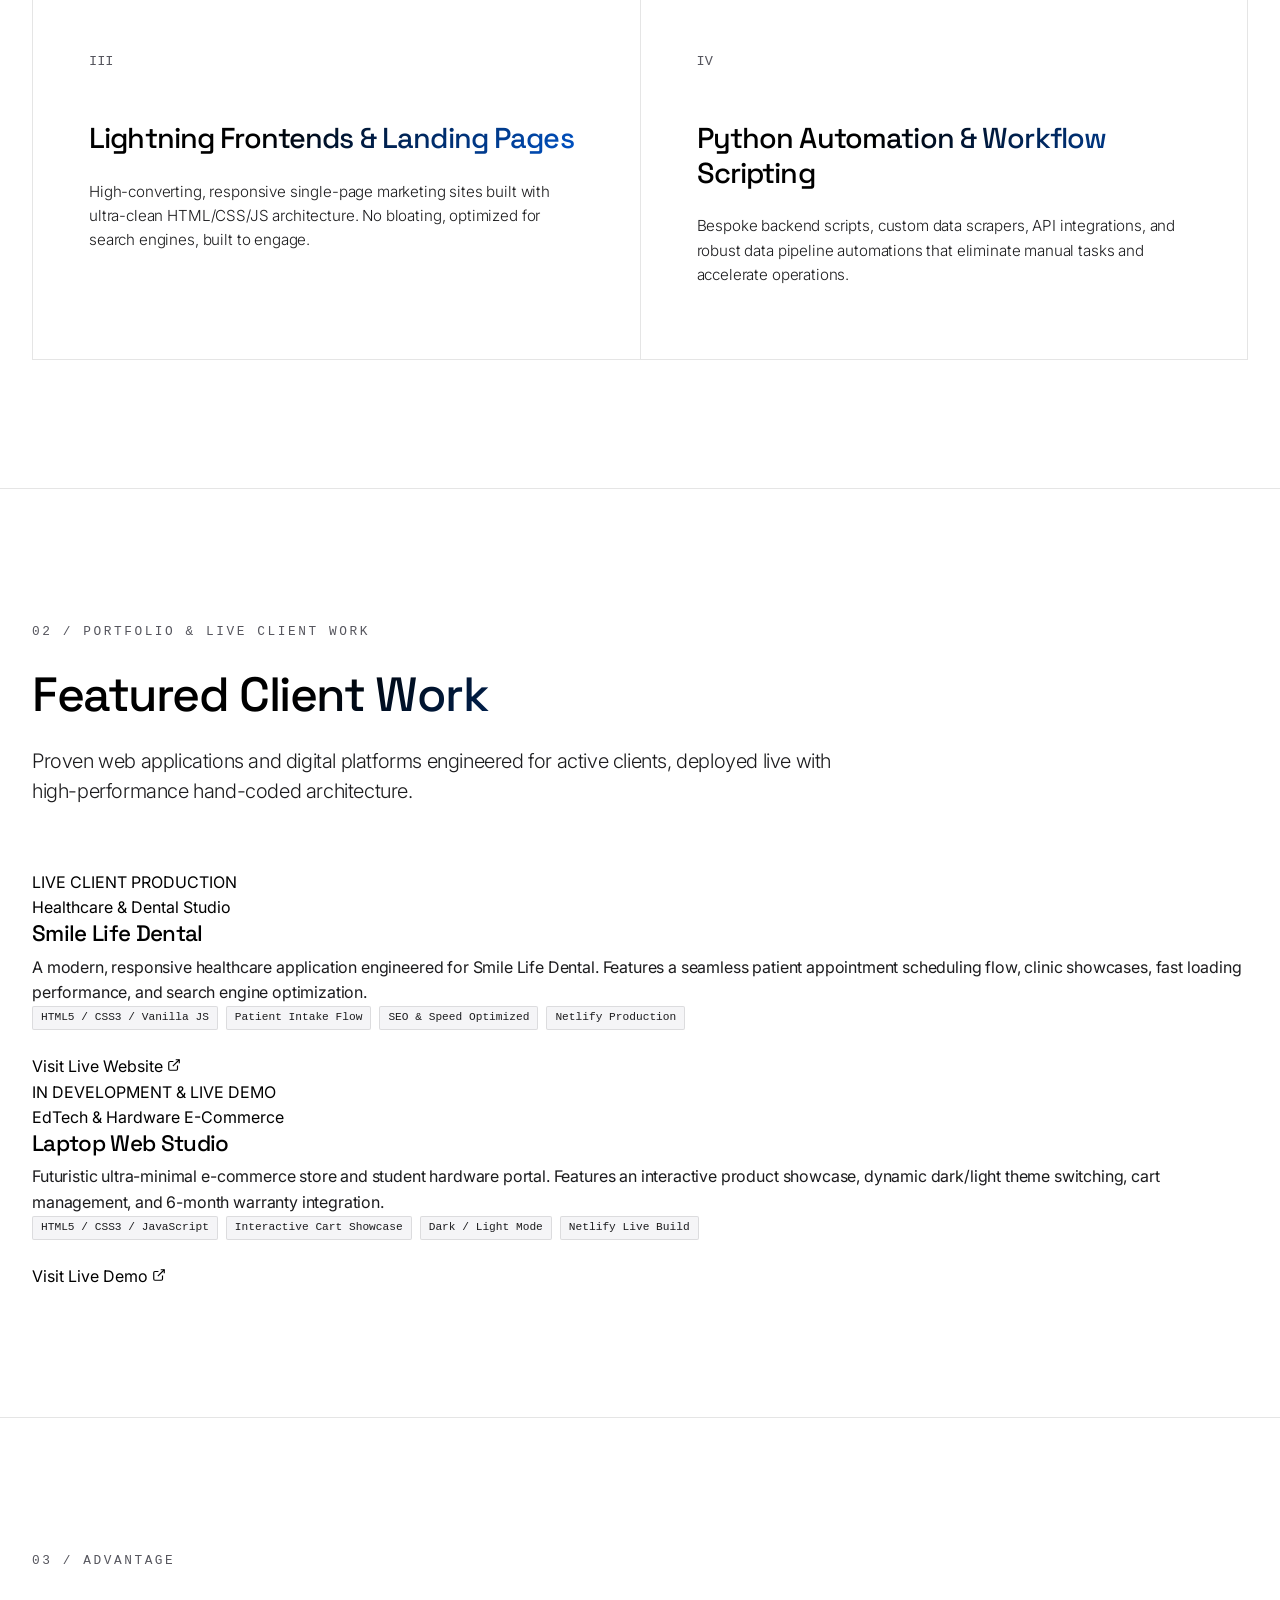
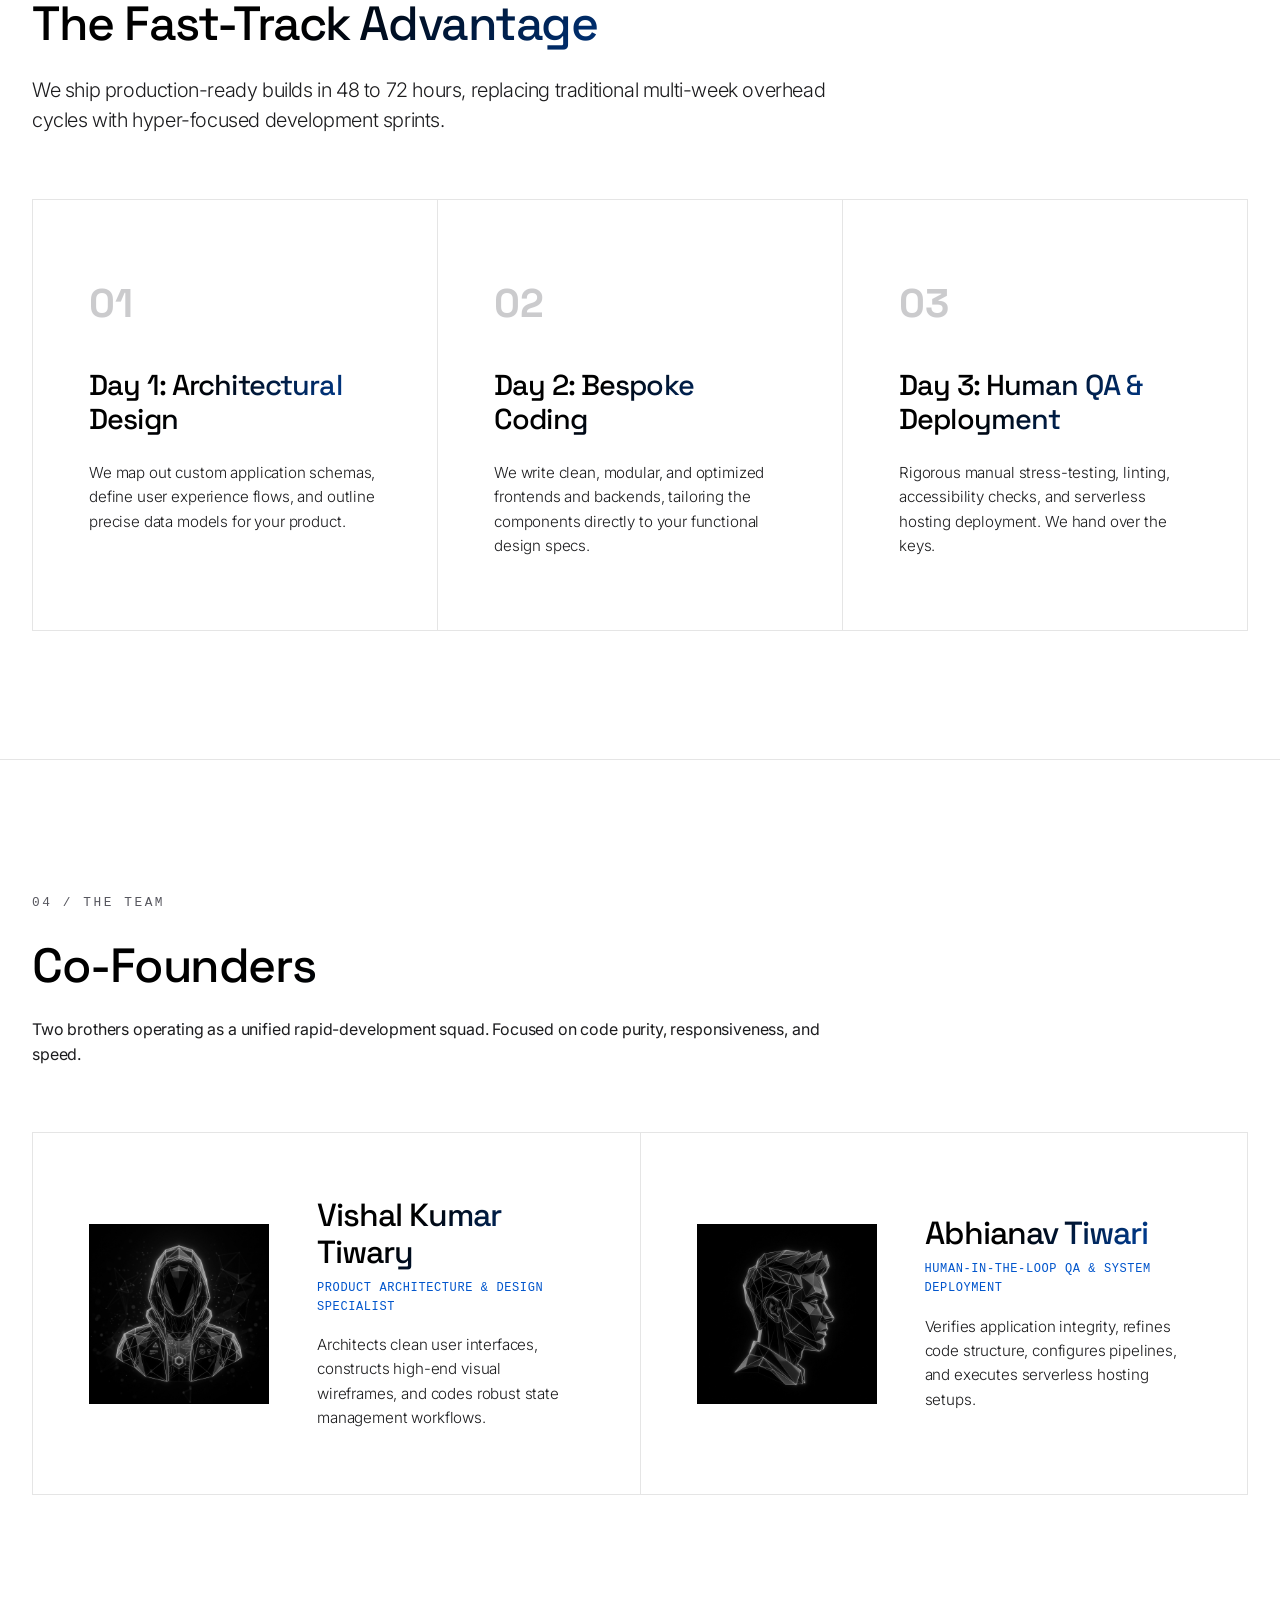
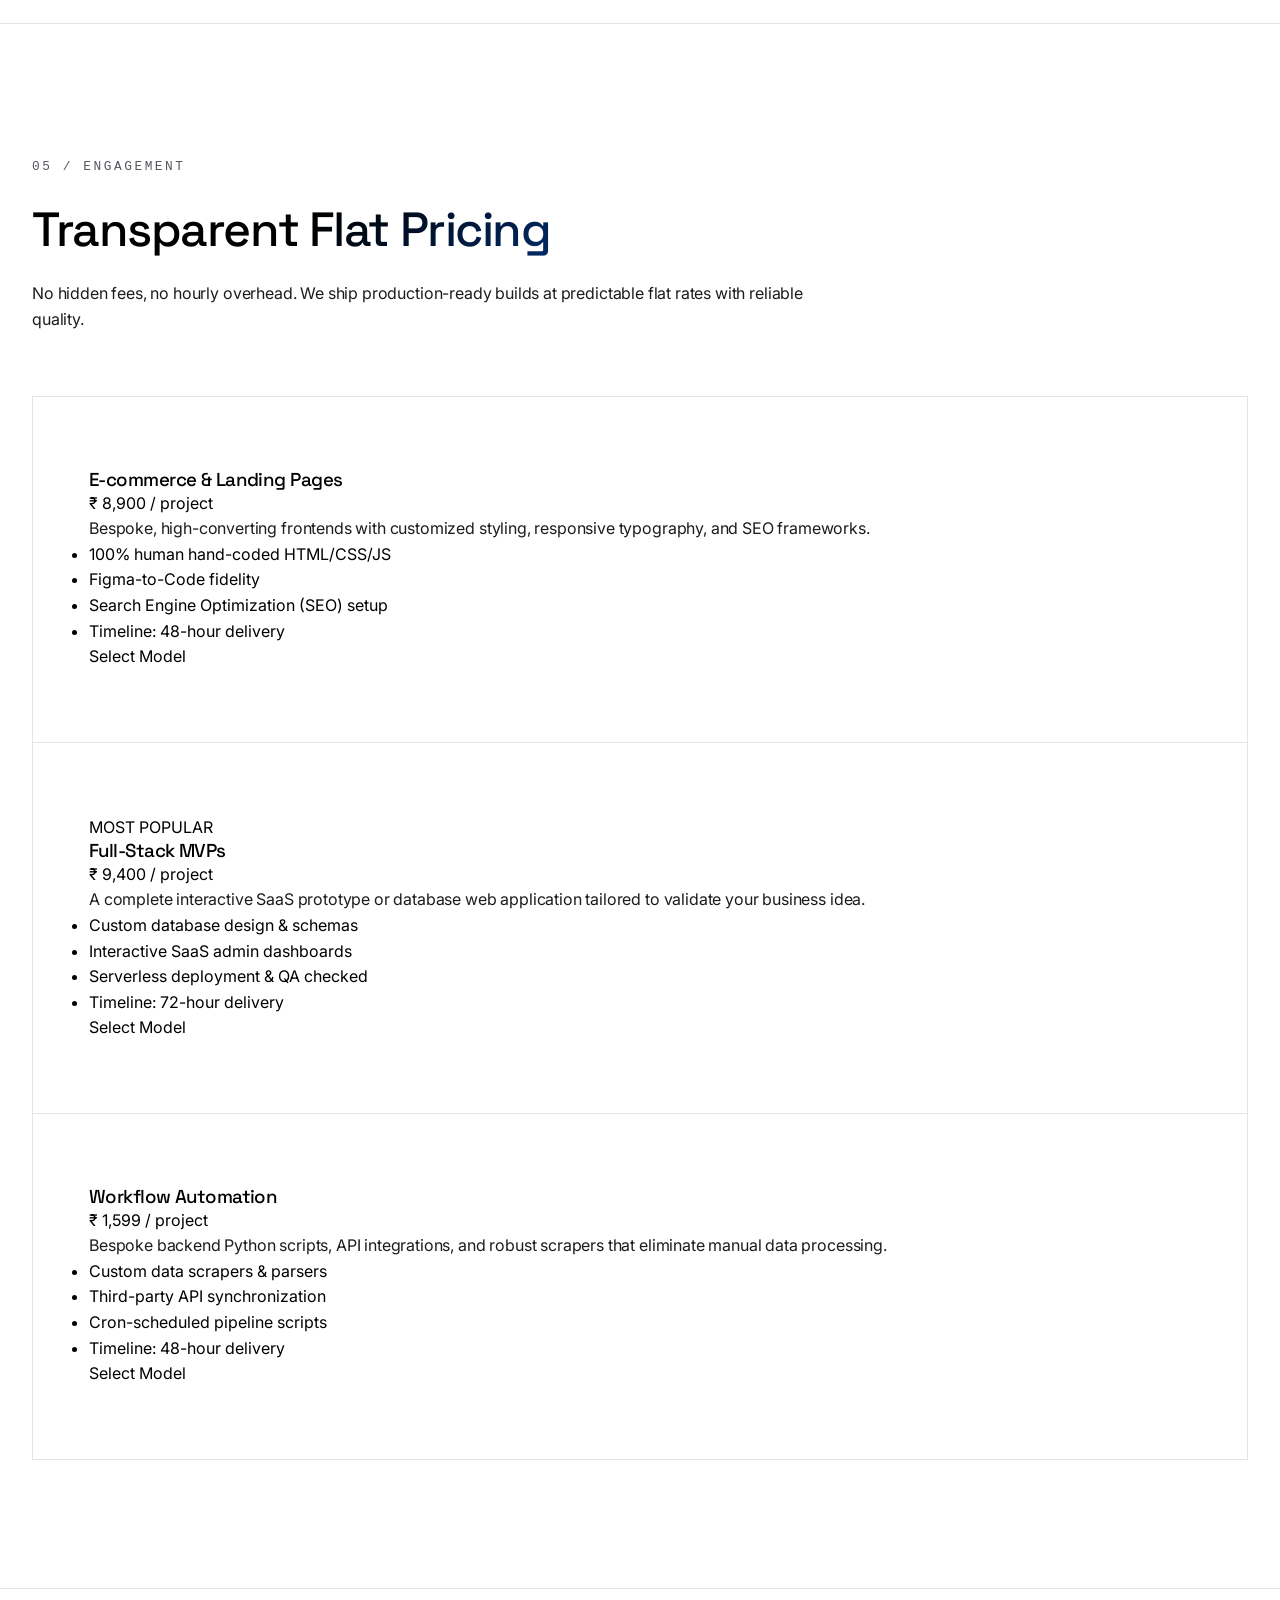
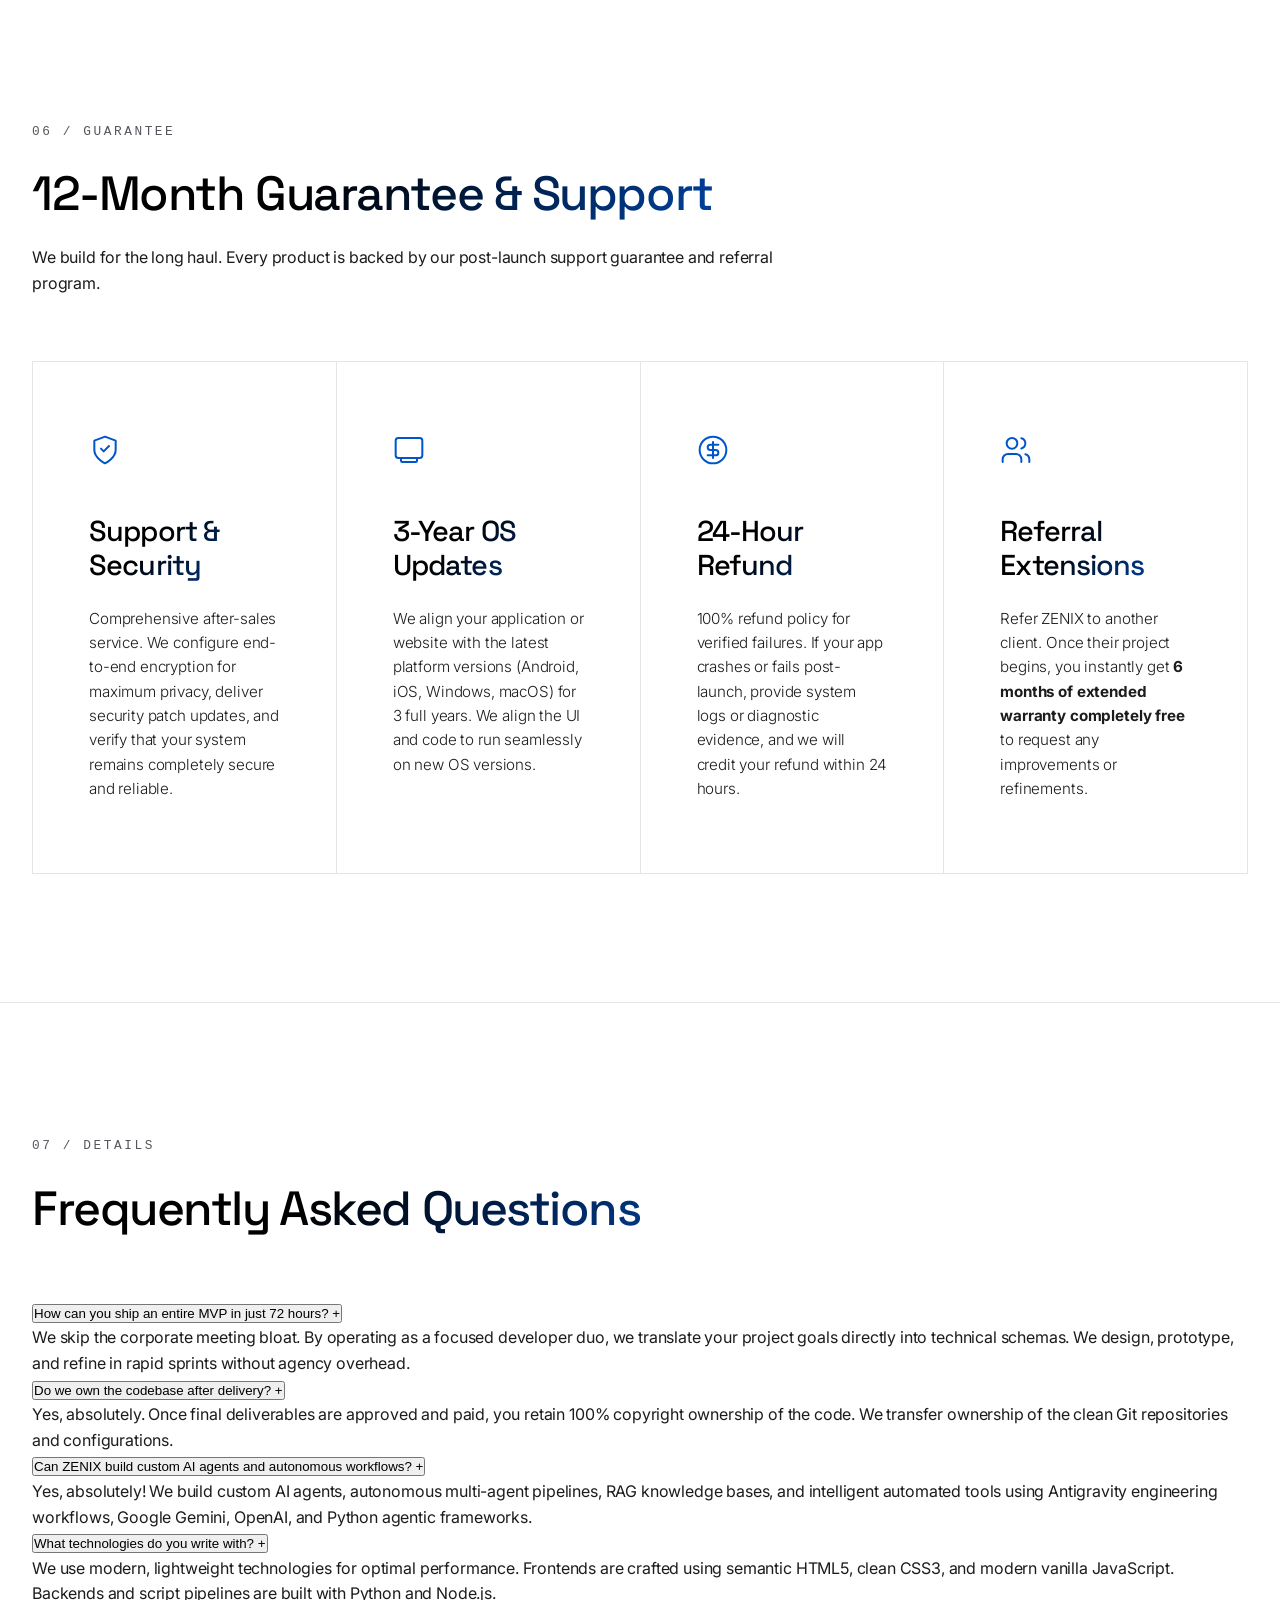
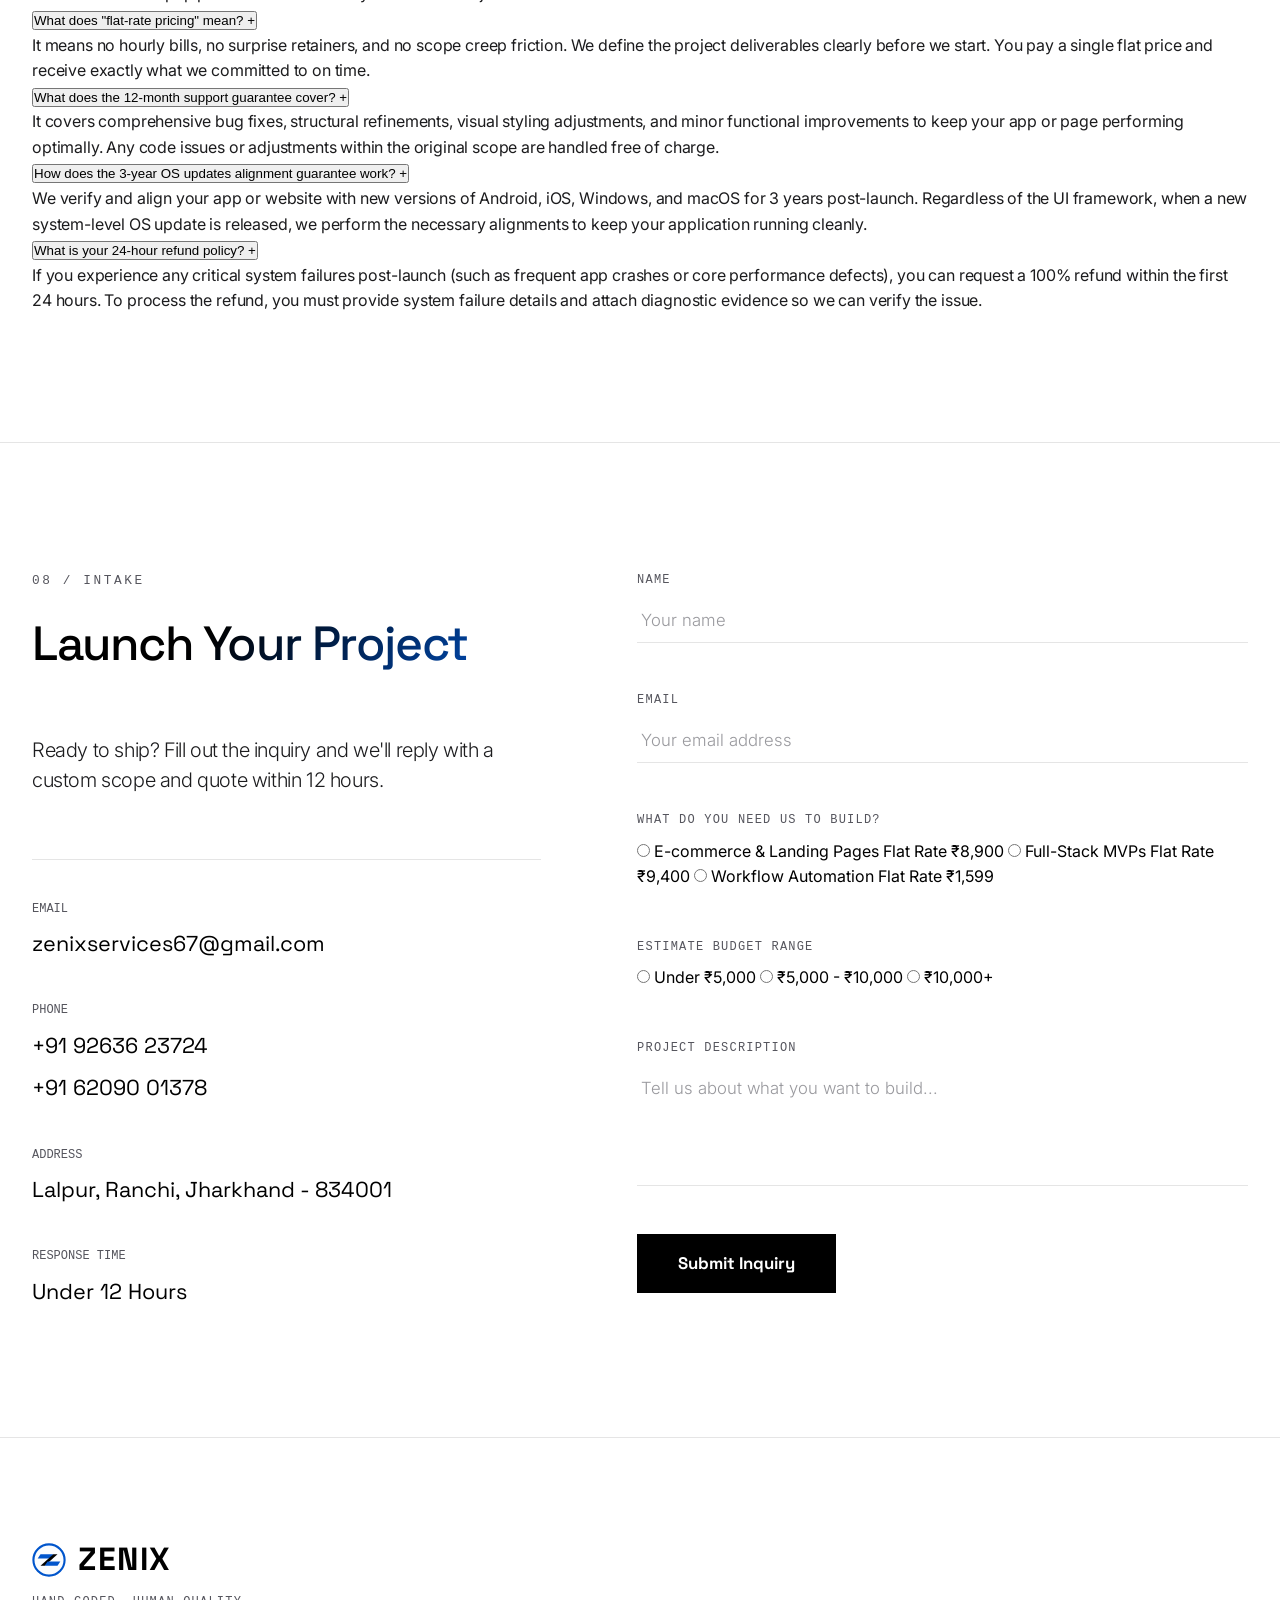
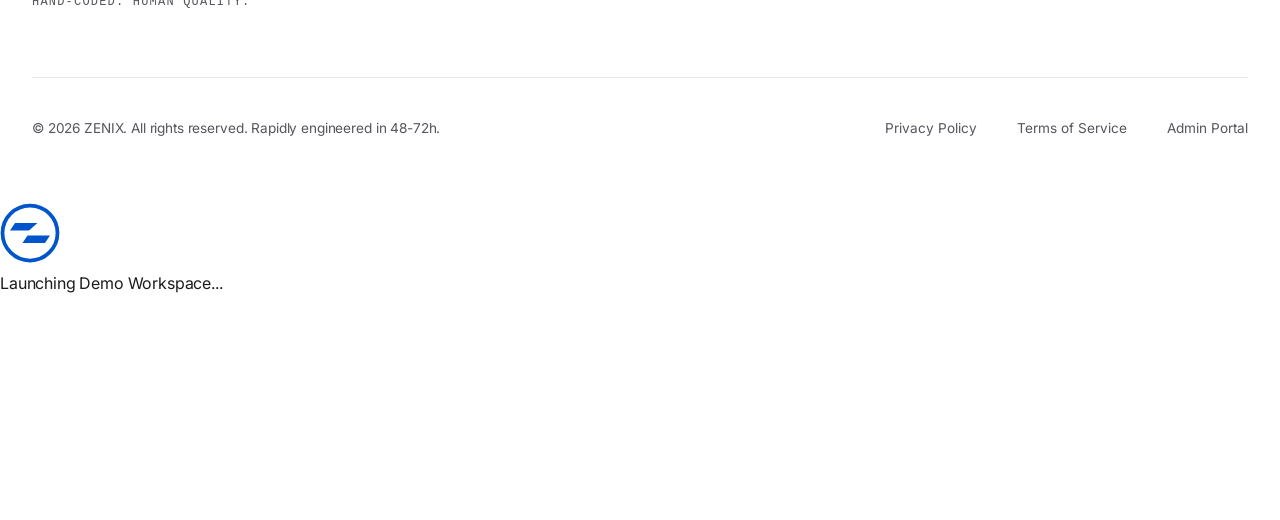
==== commit b0795127: "Add files via upload" ====
--- a/index.html
+++ b/index.html
@@ -65,6 +65,7 @@
             </button>
             <nav class="nav-links" id="nav-links">
                 <a href="#services" class="nav-link">Services</a>
+                <a href="#work" class="nav-link">Work</a>
                 <a href="#pricing" class="nav-link">Pricing</a>
                 <a href="#warranty" class="nav-link">Free Services & Reliability</a>
                 <a href="#team" class="nav-link">Meet the Team</a>
@@ -132,10 +133,73 @@
             </div>
         </section>
 
+        <!-- Featured Client Work / Portfolio Section -->
+        <section id="work" class="work-section section-padding border-t">
+            <div class="section-container">
+                <span class="section-label">02 / PORTFOLIO & LIVE CLIENT WORK</span>
+                <h2 class="section-title">Featured Client Work</h2>
+                <p class="section-subtitle font-large">Proven web applications and digital platforms engineered for active clients, deployed live with high-performance hand-coded architecture.</p>
+
+                <div class="portfolio-featured-grid">
+                    <!-- Client 1: Smile Life Dental -->
+                    <div class="portfolio-featured-card">
+                        <div class="portfolio-featured-badge">
+                            <span class="pulse-dot"></span> LIVE CLIENT PRODUCTION
+                        </div>
+                        <div class="portfolio-content" style="display: flex; flex-direction: column; height: 100%;">
+                            <span class="portfolio-client-tag">Healthcare & Dental Studio</span>
+                            <h3 class="portfolio-title">Smile Life Dental</h3>
+                            <p class="portfolio-desc">A modern, responsive healthcare application engineered for Smile Life Dental. Features a seamless patient appointment scheduling flow, clinic showcases, fast loading performance, and search engine optimization.</p>
+                            <div class="portfolio-tech-tags">
+                                <span class="tech-tag">HTML5 / CSS3 / Vanilla JS</span>
+                                <span class="tech-tag">Patient Intake Flow</span>
+                                <span class="tech-tag">SEO & Speed Optimized</span>
+                                <span class="tech-tag">Netlify Production</span>
+                            </div>
+                            <a href="https://smilelifedental.online" target="_blank" rel="noopener noreferrer" class="portfolio-link-btn" style="margin-top: auto;">
+                                <span>Visit Live Website</span>
+                                <svg width="14" height="14" viewBox="0 0 24 24" fill="none" stroke="currentColor" stroke-width="2">
+                                    <path d="M18 13v6a2 2 0 0 1-2 2H5a2 2 0 0 1-2-2V8a2 2 0 0 1 2-2h6"></path>
+                                    <polyline points="15 3 21 3 21 9"></polyline>
+                                    <line x1="10" y1="14" x2="21" y2="3"></line>
+                                </svg>
+                            </a>
+                        </div>
+                    </div>
+
+                    <!-- Client 2: Laptop Web -->
+                    <div class="portfolio-featured-card">
+                        <div class="portfolio-featured-badge">
+                            <span class="pulse-dot"></span> IN DEVELOPMENT & LIVE DEMO
+                        </div>
+                        <div class="portfolio-content" style="display: flex; flex-direction: column; height: 100%;">
+                            <span class="portfolio-client-tag">EdTech & Hardware E-Commerce</span>
+                            <h3 class="portfolio-title">Laptop Web Studio</h3>
+                            <p class="portfolio-desc">Futuristic ultra-minimal e-commerce store and student hardware portal. Features an interactive product showcase, dynamic dark/light theme switching, cart management, and 6-month warranty integration.</p>
+                            <div class="portfolio-tech-tags">
+                                <span class="tech-tag">HTML5 / CSS3 / JavaScript</span>
+                                <span class="tech-tag">Interactive Cart Showcase</span>
+                                <span class="tech-tag">Dark / Light Mode</span>
+                                <span class="tech-tag">Netlify Live Build</span>
+                            </div>
+                            <a href="https://spontaneous-figolla-bdb256.netlify.app/" target="_blank" rel="noopener noreferrer" class="portfolio-link-btn" style="margin-top: auto;">
+                                <span>Visit Live Demo</span>
+                                <svg width="14" height="14" viewBox="0 0 24 24" fill="none" stroke="currentColor" stroke-width="2">
+                                    <path d="M18 13v6a2 2 0 0 1-2 2H5a2 2 0 0 1-2-2V8a2 2 0 0 1 2-2h6"></path>
+                                    <polyline points="15 3 21 3 21 9"></polyline>
+                                    <line x1="10" y1="14" x2="21" y2="3"></line>
+                                </svg>
+                            </a>
+                        </div>
+                    </div>
+                </div>
+            </div>
+        </section>
+
         <!-- The Fast-Track Advantage -->
         <section id="advantage" class="advantage-section section-padding border-t">
             <div class="section-container">
-                <span class="section-label">02 / ADVANTAGE</span>
+                <span class="section-label">03 / ADVANTAGE</span>
                 <h2 class="section-title">The Fast-Track Advantage</h2>
                 <p class="section-subtitle font-large">We ship production-ready builds in 48 to 72 hours, replacing
                     traditional multi-week overhead cycles with hyper-focused development sprints.</p>
@@ -167,7 +231,7 @@
         <!-- Meet the Team -->
         <section id="team" class="team-section section-padding border-t">
             <div class="section-container">
-                <span class="section-label">03 / THE TEAM</span>
+                <span class="section-label">04 / THE TEAM</span>
                 <h2 class="section-title">Co-founders</h2>
                 <p class="section-subtitle">Two brothers operating as a unified rapid-development squad. Focused on code
                     purity, responsiveness, and speed.</p>
@@ -204,7 +268,7 @@
         <!-- Pricing Section -->
         <section id="pricing" class="pricing-section section-padding border-t">
             <div class="section-container">
-                <span class="section-label">04 / ENGAGEMENT</span>
+                <span class="section-label">05 / ENGAGEMENT</span>
                 <h2 class="section-title">Transparent Flat Pricing</h2>
                 <p class="section-subtitle">No hidden fees, no hourly overhead. We ship production-ready builds at
                     predictable flat rates with reliable quality.</p>
@@ -269,7 +333,7 @@
         <!-- Warranty & Support Section -->
         <section id="warranty" class="warranty-section section-padding border-t">
             <div class="section-container">
-                <span class="section-label">05 / GUARANTEE</span>
+                <span class="section-label">06 / GUARANTEE</span>
                 <h2 class="section-title">12-Month Guarantee & Support</h2>
                 <p class="section-subtitle">We build for the long haul. Every product is backed by our post-launch
                     support guarantee and referral program.</p>
@@ -330,7 +394,7 @@
         <!-- FAQ Section -->
         <section id="faq" class="faq-section section-padding border-t">
             <div class="section-container">
-                <span class="section-label">06 / DETAILS</span>
+                <span class="section-label">07 / DETAILS</span>
                 <h2 class="section-title">Frequently Asked Questions</h2>
 
                 <div class="faq-accordion">
@@ -431,7 +495,7 @@
             <div class="section-container">
                 <div class="contact-grid">
                     <div class="contact-info">
-                        <span class="section-label">07 / INTAKE</span>
+                        <span class="section-label">08 / INTAKE</span>
                         <h2 class="section-title">Launch Your Project</h2>
                         <p class="contact-desc font-large">Ready to ship? Fill out the inquiry and we'll reply with a
                             custom scope and quote within 12 hours.</p>
--- a/style.css
+++ b/style.css
@@ -1903,6 +1903,197 @@
 }
 
 /* ==========================================
+   Portfolio & Featured Client Work Showcase
+   ========================================== */
+.portfolio-featured-grid {
+    display: grid;
+    grid-template-columns: repeat(2, 1fr);
+    gap: 2rem;
+    margin-bottom: 2.5rem;
+}
+
+@media (max-width: 900px) {
+    .portfolio-featured-grid {
+        grid-template-columns: 1fr;
+    }
+}
+
+.portfolio-featured-card {
+    background: #ffffff;
+    border: 1px solid var(--border-slate);
+    border-radius: 16px;
+    padding: 2.5rem;
+    box-shadow: 0 15px 35px rgba(0, 85, 204, 0.04);
+    position: relative;
+    overflow: hidden;
+    transition: var(--transition-card);
+    display: flex;
+    flex-direction: column;
+}
+
+.portfolio-featured-card:hover {
+    border-color: var(--accent-ice);
+    box-shadow: 0 20px 45px rgba(0, 85, 204, 0.08);
+    transform: translateY(-2px);
+}
+
+.portfolio-featured-card::before {
+    content: '';
+    position: absolute;
+    top: 0;
+    left: 0;
+    right: 0;
+    height: 4px;
+    background: linear-gradient(90deg, var(--accent-ice) 0%, #00a3ff 100%);
+}
+
+.portfolio-featured-badge {
+    display: inline-flex;
+    align-items: center;
+    gap: 0.5rem;
+    font-family: var(--font-mono);
+    font-size: 0.75rem;
+    font-weight: 700;
+    color: var(--accent-ice);
+    background: rgba(0, 85, 204, 0.06);
+    border: 1px solid rgba(0, 85, 204, 0.15);
+    padding: 0.35rem 0.85rem;
+    border-radius: 100px;
+    letter-spacing: 0.08em;
+    margin-bottom: 1.5rem;
+}
+
+.pulse-dot {
+    width: 7px;
+    height: 7px;
+    background-color: #00c853;
+    border-radius: 50%;
+    box-shadow: 0 0 0 0 rgba(0, 200, 83, 0.7);
+    animation: pulse-green 2s infinite;
+}
+
+@keyframes pulse-green {
+    0% {
+        transform: scale(0.95);
+        box-shadow: 0 0 0 0 rgba(0, 200, 83, 0.7);
+    }
+    70% {
+        transform: scale(1);
+        box-shadow: 0 0 0 8px rgba(0, 200, 83, 0);
+    }
+    100% {
+        transform: scale(0.95);
+        box-shadow: 0 0 0 0 rgba(0, 200, 83, 0);
+    }
+}
+
+.portfolio-client-tag {
+    font-family: var(--font-mono);
+    font-size: 0.82rem;
+    color: var(--text-muted);
+    display: block;
+    margin-bottom: 0.5rem;
+    text-transform: uppercase;
+    letter-spacing: 0.05em;
+}
+
+.portfolio-title {
+    font-family: var(--font-heading);
+    font-size: 2.2rem;
+    font-weight: 700;
+    color: var(--text-primary);
+    margin-bottom: 1rem;
+    letter-spacing: -0.02em;
+    background: none;
+    -webkit-background-clip: border-box;
+    -webkit-text-fill-color: var(--text-primary);
+}
+
+.portfolio-desc {
+    font-size: 1.05rem;
+    color: var(--text-secondary);
+    line-height: 1.7;
+    margin-bottom: 1.75rem;
+    max-width: 800px;
+}
+
+.portfolio-tech-tags {
+    display: flex;
+    flex-wrap: wrap;
+    gap: 0.6rem;
+    margin-bottom: 2rem;
+}
+
+.tech-tag {
+    font-family: var(--font-mono);
+    font-size: 0.78rem;
+    color: var(--text-muted);
+    background: var(--bg-obsidian);
+    border: 1px solid var(--border-slate);
+    padding: 0.3rem 0.75rem;
+    border-radius: 6px;
+}
+
+.portfolio-link-btn {
+    display: inline-flex;
+    align-items: center;
+    gap: 0.6rem;
+    font-family: var(--font-heading);
+    font-size: 0.95rem;
+    font-weight: 600;
+    color: #ffffff;
+    background: var(--accent-ice);
+    padding: 0.75rem 1.6rem;
+    border-radius: 8px;
+    transition: var(--transition-fast);
+    box-shadow: 0 4px 15px rgba(0, 85, 204, 0.2);
+}
+
+.portfolio-link-btn:hover {
+    background: #0044a3;
+    transform: translateY(-2px);
+    box-shadow: 0 8px 25px rgba(0, 85, 204, 0.3);
+}
+
+.portfolio-grid {
+    grid-template-columns: repeat(3, 1fr);
+}
+
+.portfolio-card {
+    display: flex;
+    flex-direction: column;
+}
+
+.card-tag {
+    font-family: var(--font-mono);
+    font-size: 0.78rem;
+    color: var(--accent-ice);
+    margin-bottom: 0.75rem;
+    display: block;
+    text-transform: uppercase;
+    letter-spacing: 0.05em;
+}
+
+.card-demo-link {
+    margin-top: auto;
+    padding-top: 1.25rem;
+    font-family: var(--font-heading);
+    font-size: 0.9rem;
+    font-weight: 600;
+    color: var(--accent-ice);
+    display: inline-flex;
+    align-items: center;
+    gap: 0.4rem;
+    transition: var(--transition-fast);
+}
+
+.card-demo-link:hover {
+    color: #0044a3;
+    transform: translateX(3px);
+}
+
+
+/* ==========================================
    Legal Pages (Privacy Policy & Terms of Service)
    ========================================== */
 .legal-section {
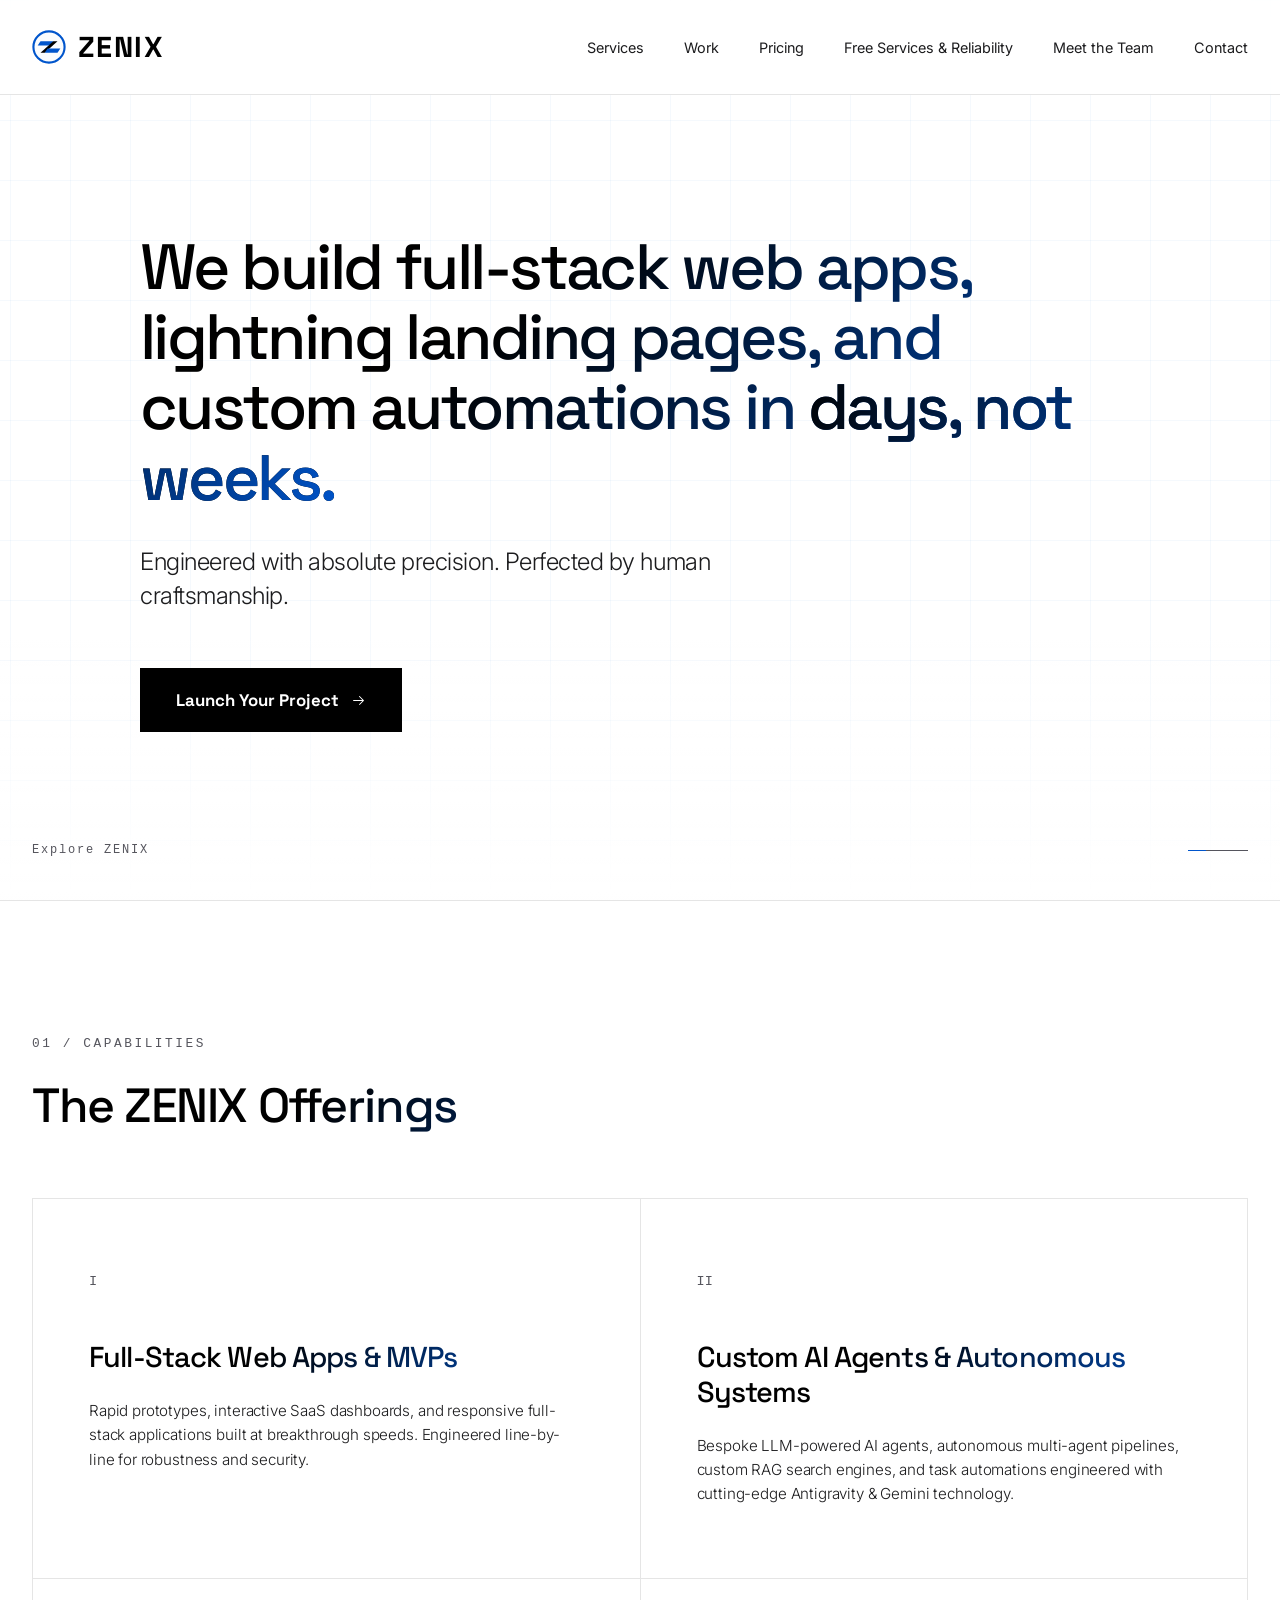
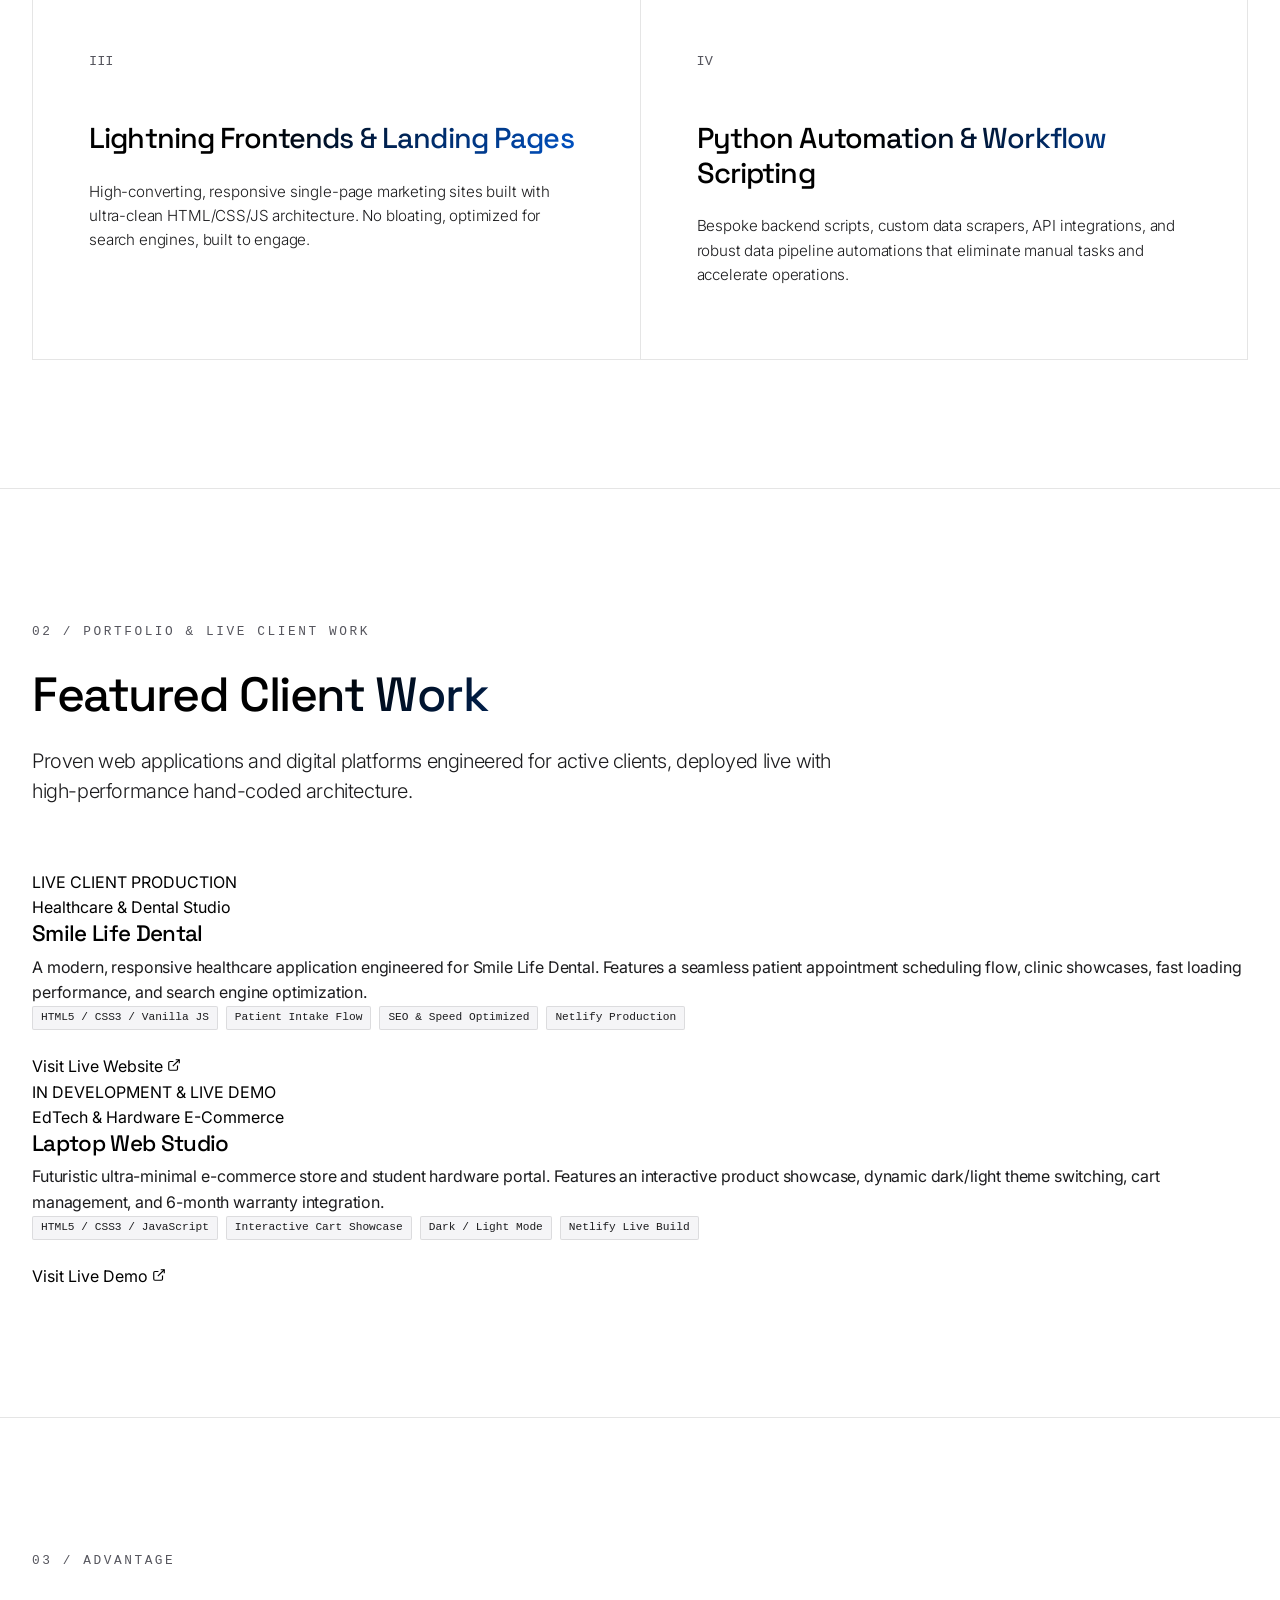
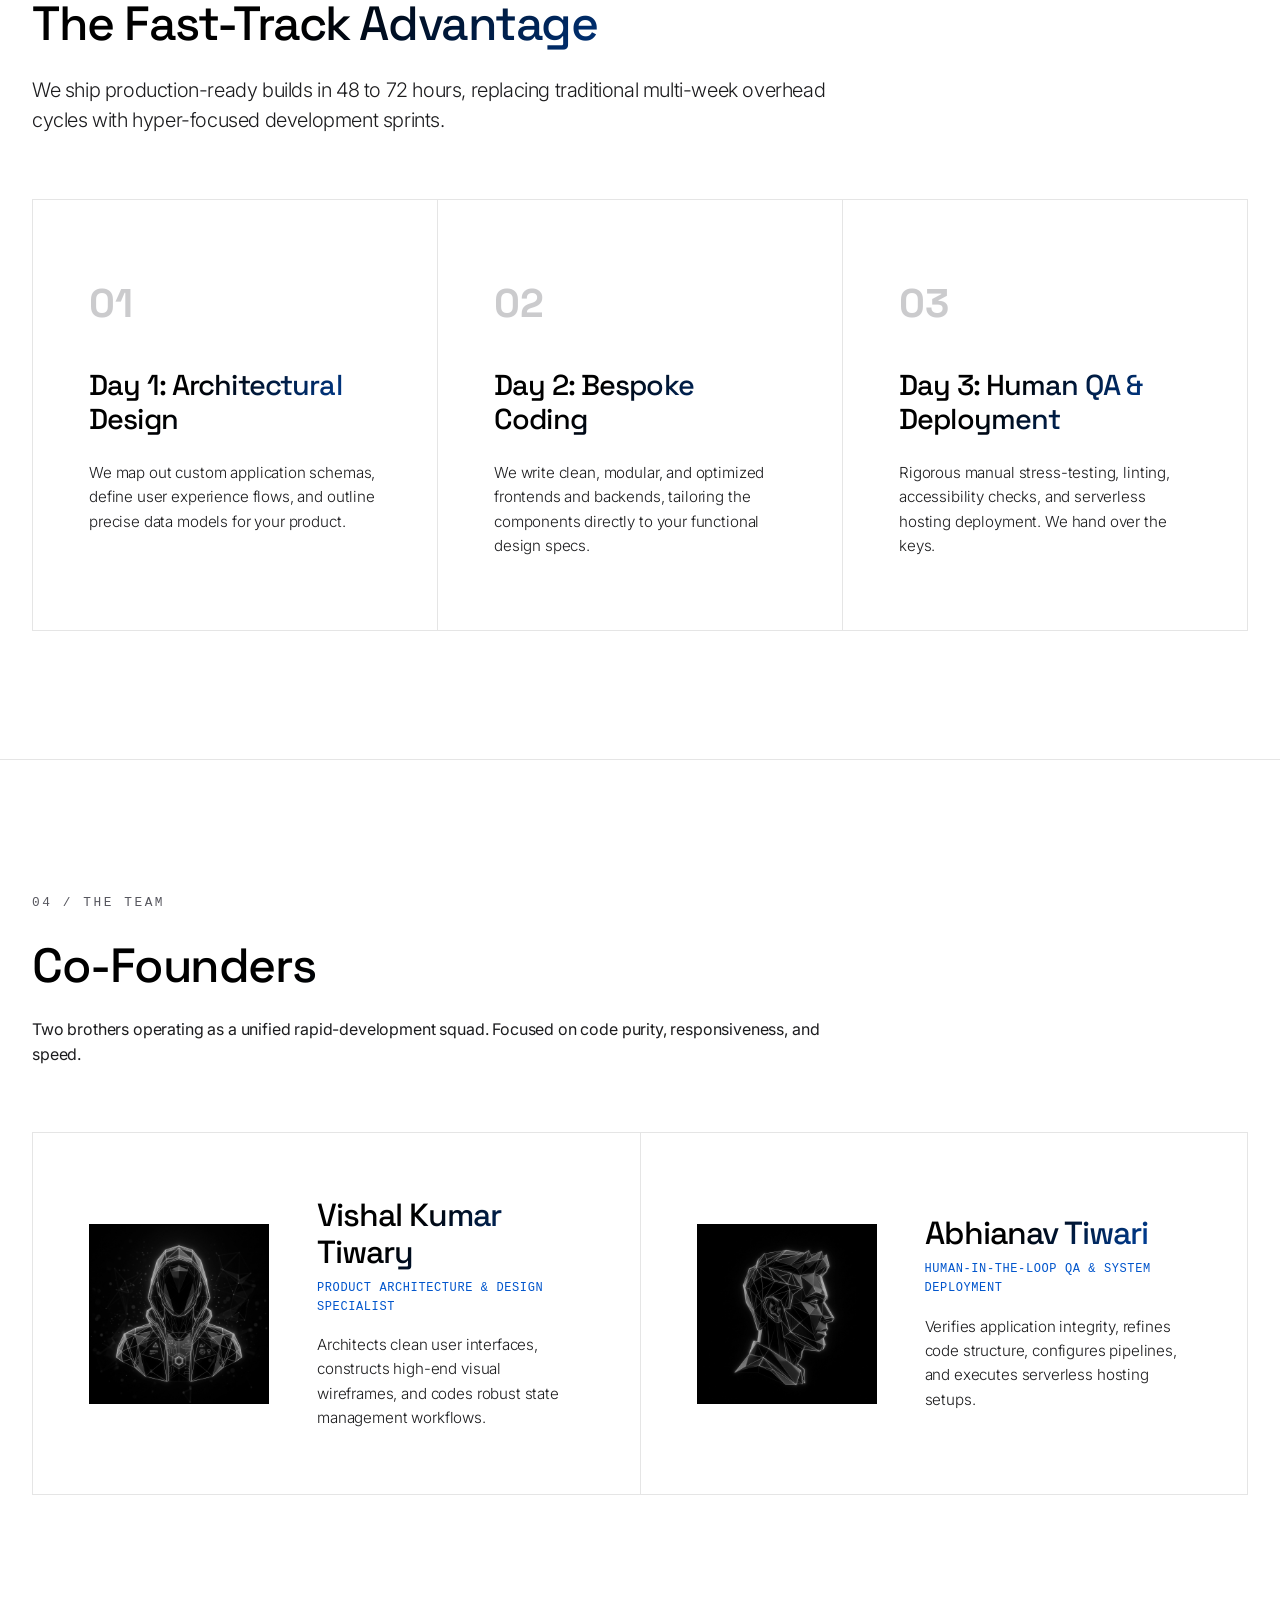
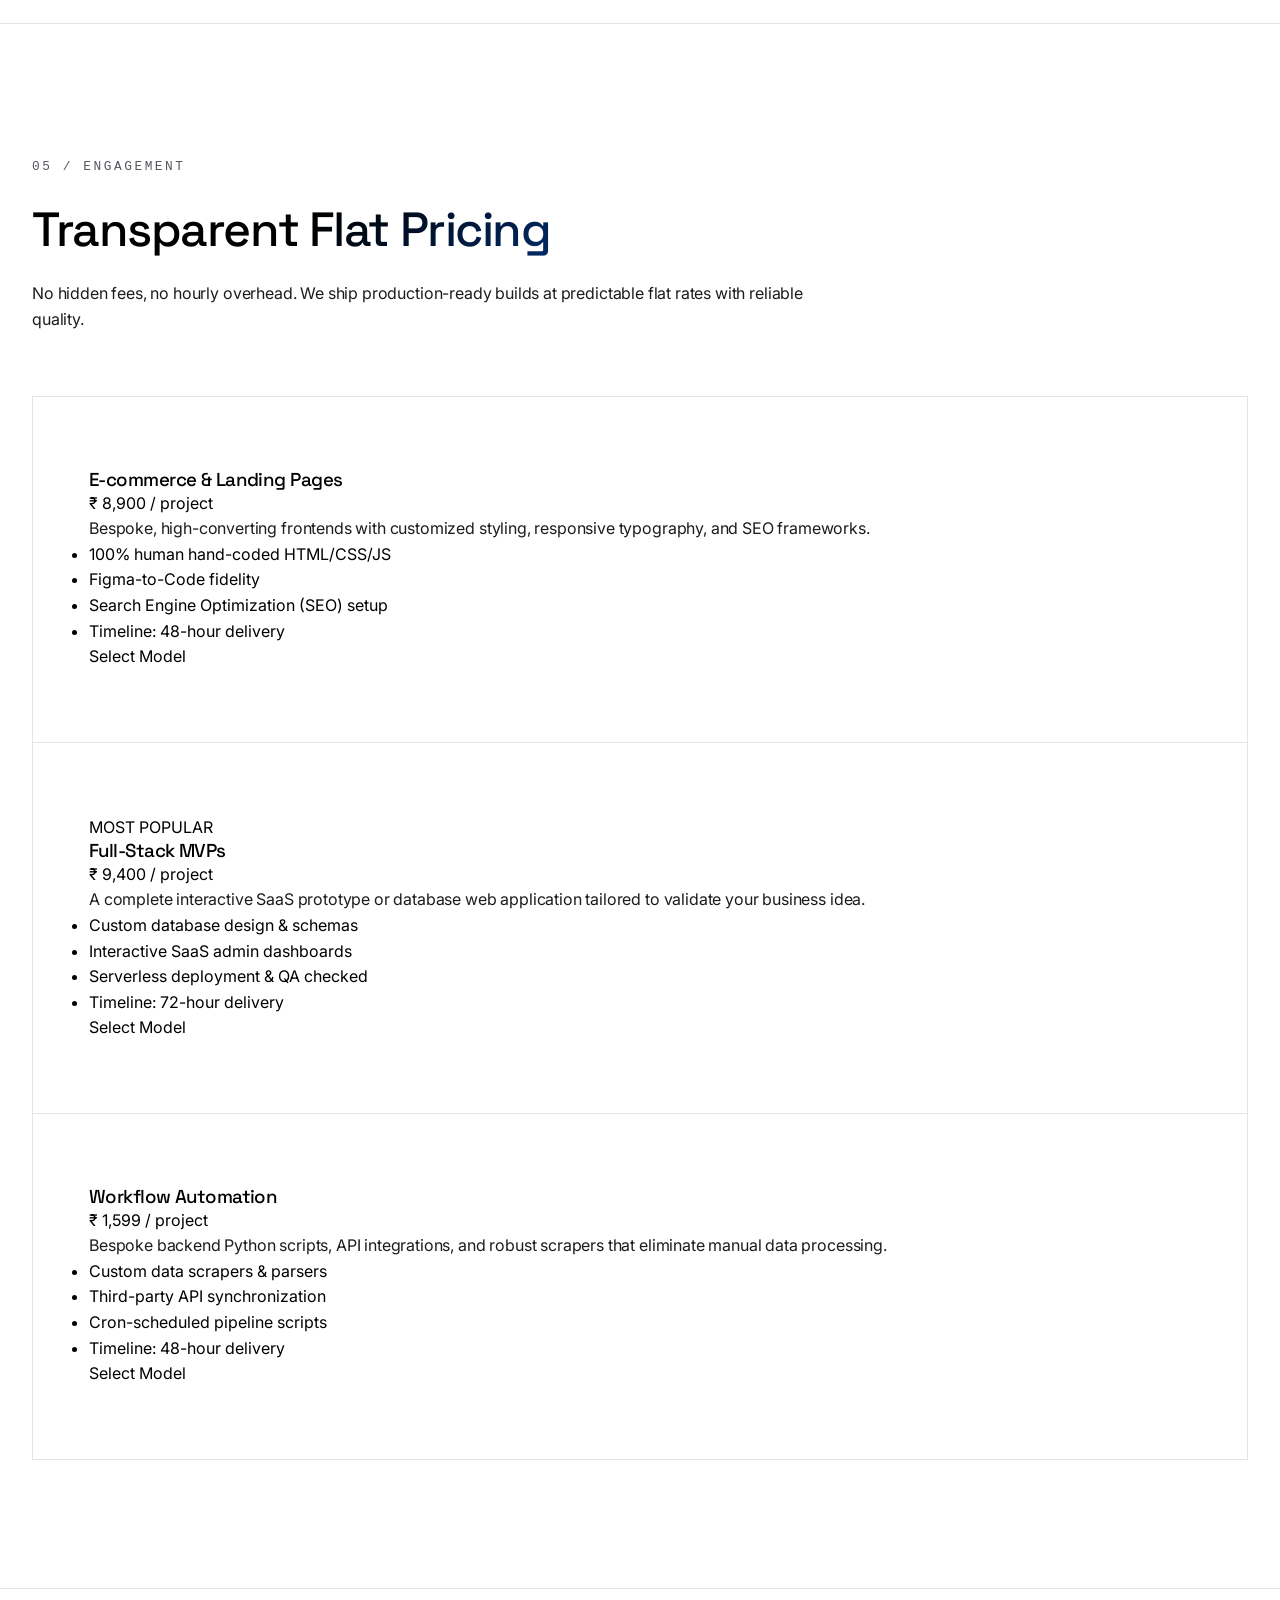
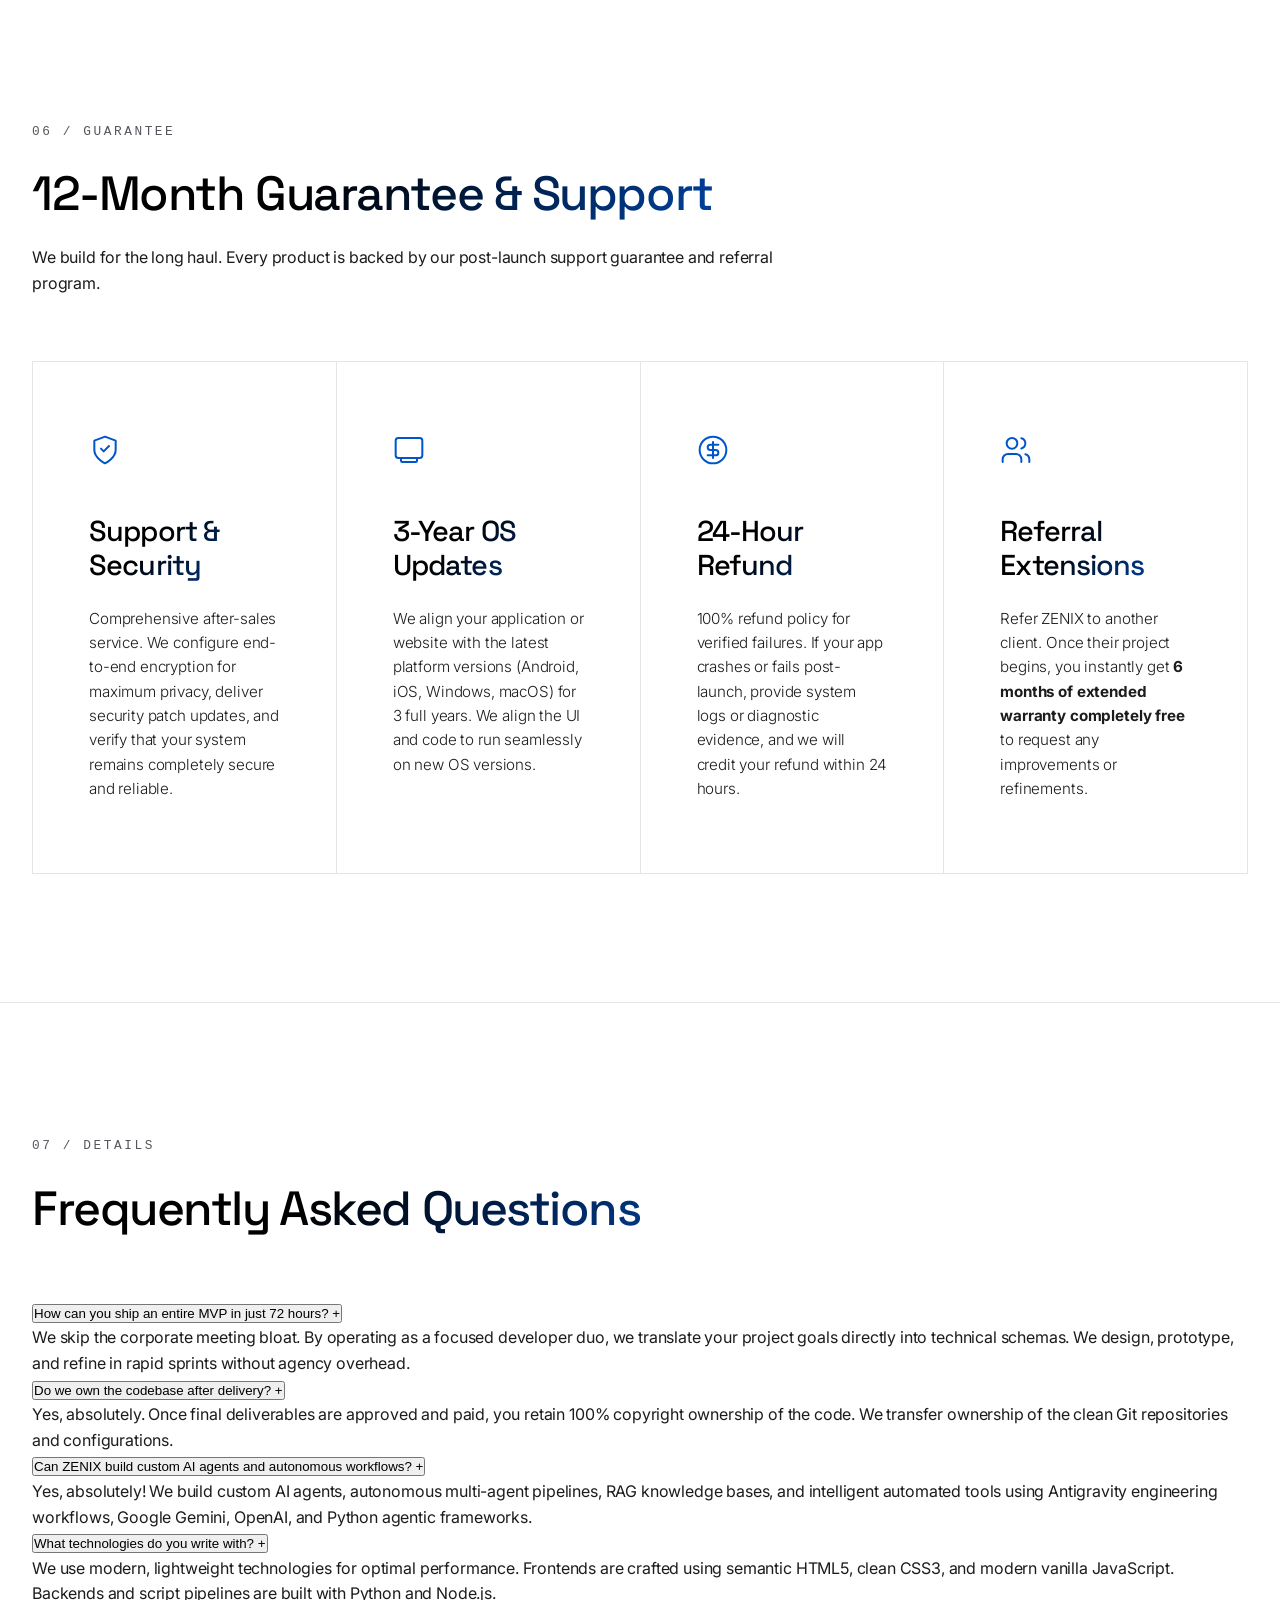
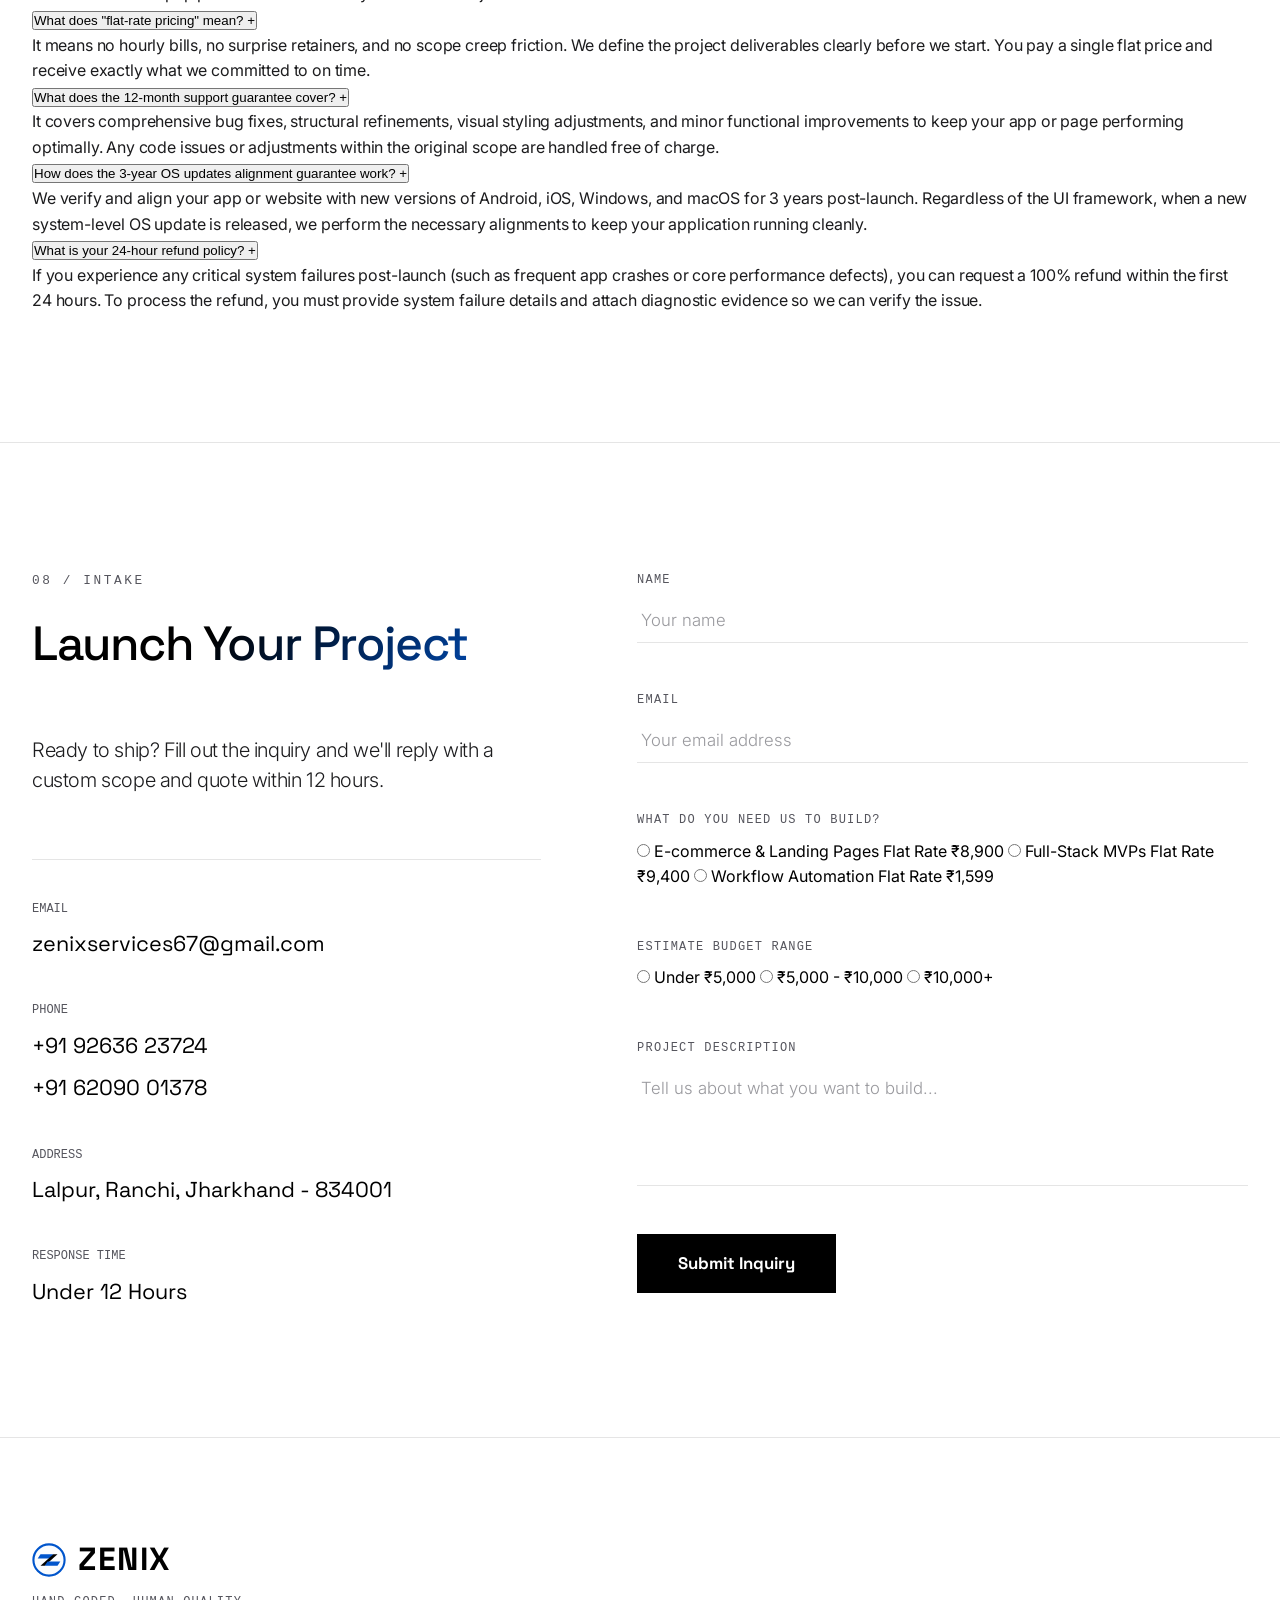
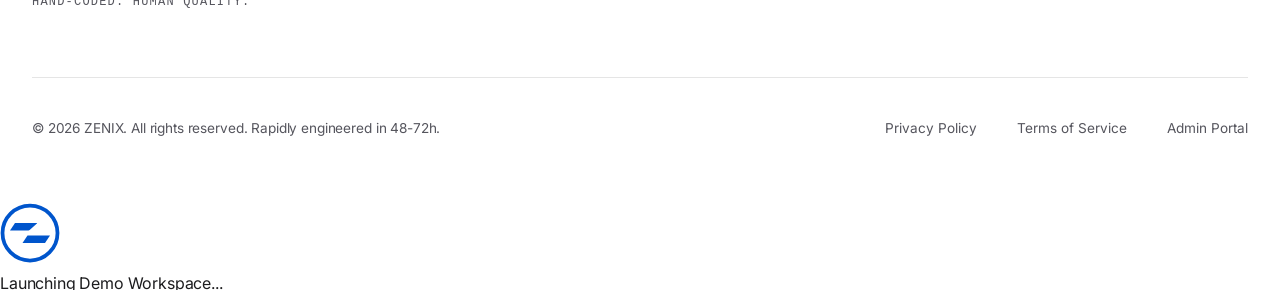
==== commit 5e9edb71: "Add files via upload" ====
--- a/index.html
+++ b/index.html
@@ -20,28 +20,18 @@
 </head>
 
 <body>
-    <!-- Futuristic Boot Console Preloader -->
-    <div id="zenix-preloader" class="zenix-preloader">
-        <div class="preloader-terminal">
-            <div class="terminal-header">
-                <div class="terminal-dots">
-                    <span class="dot red"></span>
-                    <span class="dot yellow"></span>
-                    <span class="dot green"></span>
-                </div>
-                <span class="terminal-title">zenix_core_os.sys</span>
-            </div>
-            <div class="terminal-body" id="preloader-terminal-body">
-                <!-- Boot logs will scroll here -->
-            </div>
-            <div class="terminal-footer">
-                <div class="progress-info-row">
-                    <span class="progress-status-lbl" id="preloader-status-lbl">System Initializing</span>
-                    <span class="progress-percentage" id="preloader-progress-pct">0%</span>
-                </div>
-                <div class="progress-bar-wrapper">
-                    <div class="progress-bar-fill" id="preloader-progress-bar"></div>
-                </div>
+    <!-- App-Style Launch Splash Screen -->
+    <div id="zenix-splash" class="zenix-splash">
+        <div class="splash-content">
+            <div class="splash-glow-ring"></div>
+            <div class="splash-logo-box">
+                <svg class="splash-logo-svg" width="80" height="80" viewBox="0 0 24 24" fill="none" xmlns="http://www.w3.org/2000/svg">
+                    <circle cx="12" cy="12" r="11" stroke="#0055cc" stroke-width="1.5" fill="rgba(0, 85, 204, 0.1)"/>
+                    <polygon points="6,8 15,8 13,11 4,11" fill="#0055cc"/>
+                    <polygon points="15,8 18,8 9,16 6,16" fill="#ffffff"/>
+                    <polygon points="11,13 20,13 18,16 9,16" fill="#00d2ff"/>
+                </svg>
+                <span class="splash-brand-text">ZENIX</span>
             </div>
         </div>
     </div>
--- a/style.css
+++ b/style.css
@@ -1531,190 +1531,143 @@
 }
 
 /* ==========================================
-   Futuristic Boot Console Preloader
+   Modern App Launch Splash Screen
    ========================================== */
-.zenix-preloader {
+.zenix-splash {
     position: fixed;
     top: 0;
     left: 0;
-    width: 100%;
-    height: 100%;
-    background-color: #050508;
+    width: 100vw;
+    height: 100vh;
+    background-color: #04060d;
     z-index: 999999;
     display: flex;
     align-items: center;
     justify-content: center;
-    transition: opacity 0.8s cubic-bezier(0.16, 1, 0.3, 1), transform 0.8s cubic-bezier(0.16, 1, 0.3, 1);
     overflow: hidden;
-}
-
-.zenix-preloader.loaded {
+    transition: opacity 0.6s cubic-bezier(0.16, 1, 0.3, 1), visibility 0.6s ease;
+}
+
+.zenix-splash.loaded {
     opacity: 0;
-    transform: scale(1.03);
+    visibility: hidden;
     pointer-events: none;
 }
 
-.preloader-terminal {
-    width: 90%;
-    max-width: 580px;
-    background: rgba(8, 8, 12, 0.88);
-    border: 1px solid rgba(0, 85, 204, 0.22);
-    border-radius: 12px;
-    box-shadow: 0 30px 60px rgba(0, 0, 0, 0.7), 0 0 40px rgba(0, 85, 204, 0.12);
-    backdrop-filter: blur(25px);
-    -webkit-backdrop-filter: blur(25px);
-    font-family: var(--font-mono);
-    text-align: left;
-    overflow: hidden;
+.splash-content {
+    position: relative;
     display: flex;
     flex-direction: column;
-    height: 380px;
-    transition: transform 0.8s cubic-bezier(0.16, 1, 0.3, 1);
-}
-
-.zenix-preloader.loaded .preloader-terminal {
-    transform: scale(0.94) translateY(-15px);
-}
-
-.terminal-header {
-    height: 40px;
-    background: rgba(255, 255, 255, 0.02);
-    border-bottom: 1px solid rgba(255, 255, 255, 0.06);
-    display: flex;
-    align-items: center;
-    padding: 0 1.25rem;
-    position: relative;
-    flex-shrink: 0;
-}
-
-.terminal-dots {
-    display: flex;
-    gap: 7px;
-}
-
-.terminal-dots .dot {
-    width: 10px;
-    height: 10px;
+    align-items: center;
+    justify-content: center;
+    will-change: transform, opacity;
+}
+
+.splash-glow-ring {
+    position: absolute;
+    width: 320px;
+    height: 320px;
     border-radius: 50%;
-    display: inline-block;
-}
-
-.terminal-dots .dot.red { background-color: #ff5f56; }
-.terminal-dots .dot.yellow { background-color: #ffbd2e; }
-.terminal-dots .dot.green { background-color: #27c93f; }
-
-.terminal-title {
-    font-size: 0.75rem;
-    color: rgba(255, 255, 255, 0.4);
-    letter-spacing: 0.05em;
-    margin: 0 auto;
-    position: absolute;
-    left: 50%;
-    top: 50%;
-    transform: translate(-50%, -50%);
-}
-
-.terminal-body {
-    flex-grow: 1;
-    padding: 1.5rem;
-    overflow-y: auto;
+    background: radial-gradient(circle, rgba(0, 85, 204, 0.6) 0%, rgba(0, 210, 255, 0.25) 45%, transparent 70%);
+    filter: blur(35px);
+    pointer-events: none;
+    animation: splashGlowPulse 1.6s ease-in-out infinite alternate;
+}
+
+.splash-logo-box {
     display: flex;
     flex-direction: column;
-    gap: 0.65rem;
-    font-size: 0.82rem;
-    line-height: 1.4;
-    color: #e2e8f0;
-}
-
-/* Scrollbar styles for terminal */
-.terminal-body::-webkit-scrollbar {
-    width: 4px;
-}
-.terminal-body::-webkit-scrollbar-track {
-    background: transparent;
-}
-.terminal-body::-webkit-scrollbar-thumb {
-    background: rgba(0, 85, 204, 0.2);
-    border-radius: 2px;
-}
-
-.terminal-log-line {
-    opacity: 0;
-    transform: translateY(5px);
-    animation: printLine 0.25s cubic-bezier(0.16, 1, 0.3, 1) forwards;
-}
-
-.terminal-log-line.cmd-prefix::before {
-    content: "zenix-studio$ ";
-    color: #00d2ff;
-}
-
-.terminal-log-line.success {
-    color: #00ff88;
-    font-weight: 500;
-}
-
-.terminal-log-line.info {
-    color: #00d2ff;
-}
-
-.terminal-log-line.blink::after {
-    content: "▋";
-    color: #0055cc;
-    animation: blinkCursor 0.8s step-end infinite;
-    margin-left: 2px;
-}
-
-@keyframes printLine {
-    to {
+    align-items: center;
+    gap: 16px;
+    animation: appLogoSplash 1.6s cubic-bezier(0.2, 0.8, 0.25, 1) forwards;
+}
+
+.splash-logo-svg {
+    width: 90px;
+    height: 90px;
+    filter: drop-shadow(0 0 30px rgba(0, 102, 255, 0.75));
+    animation: logoSvgShimmer 1.6s ease-in-out forwards;
+}
+
+.splash-brand-text {
+    font-family: var(--font-heading);
+    font-size: 1.6rem;
+    font-weight: 700;
+    letter-spacing: 0.32em;
+    color: #ffffff;
+    text-indent: 0.32em;
+    text-transform: uppercase;
+    text-shadow: 0 0 25px rgba(0, 210, 255, 0.7);
+}
+
+@keyframes appLogoSplash {
+    0% {
+        opacity: 0;
+        transform: scale(0.82);
+        filter: blur(4px);
+    }
+    22% {
         opacity: 1;
-        transform: translateY(0);
-    }
-}
-
-@keyframes blinkCursor {
-    50% { opacity: 0; }
-}
-
-.terminal-footer {
-    padding: 1.25rem 1.5rem;
-    border-top: 1px solid rgba(255, 255, 255, 0.05);
-    background: rgba(0, 0, 0, 0.2);
-    display: flex;
-    flex-direction: column;
-    gap: 0.75rem;
-    flex-shrink: 0;
-}
-
-.progress-info-row {
-    display: flex;
-    justify-content: space-between;
-    align-items: center;
-    font-size: 0.72rem;
-    color: rgba(255, 255, 255, 0.4);
-    text-transform: uppercase;
-    letter-spacing: 0.08em;
-}
-
-.progress-percentage {
-    color: #00f0ff;
-    font-weight: 700;
-}
-
-.progress-bar-wrapper {
-    height: 3px;
-    background: rgba(255, 255, 255, 0.05);
-    width: 100%;
-    border-radius: 20px;
-    overflow: hidden;
-}
-
-.progress-bar-fill {
-    height: 100%;
-    width: 0%;
-    background: linear-gradient(90deg, #0055cc 0%, #00d2ff 100%);
-    box-shadow: 0 0 10px rgba(0, 210, 255, 0.3);
-    transition: width 0.1s linear;
+        transform: scale(1.0);
+        filter: blur(0px);
+    }
+    58% {
+        opacity: 1;
+        transform: scale(1.06);
+        filter: blur(0px);
+    }
+    82% {
+        opacity: 0.85;
+        transform: scale(1.45);
+        filter: blur(2px);
+    }
+    100% {
+        opacity: 0;
+        transform: scale(3.0);
+        filter: blur(14px);
+    }
+}
+
+@keyframes splashGlowPulse {
+    0% {
+        transform: scale(0.85);
+        opacity: 0.5;
+    }
+    50% {
+        transform: scale(1.2);
+        opacity: 0.95;
+    }
+    100% {
+        transform: scale(1.4);
+        opacity: 0.6;
+    }
+}
+
+@keyframes logoSvgShimmer {
+    0% {
+        filter: drop-shadow(0 0 15px rgba(0, 85, 204, 0.4));
+    }
+    50% {
+        filter: drop-shadow(0 0 45px rgba(0, 210, 255, 0.95));
+    }
+    100% {
+        filter: drop-shadow(0 0 70px rgba(0, 85, 204, 1));
+    }
+}
+
+@media (max-width: 768px) {
+    .splash-logo-svg {
+        width: 76px;
+        height: 76px;
+    }
+    .splash-brand-text {
+        font-size: 1.35rem;
+        letter-spacing: 0.28em;
+    }
+    .splash-glow-ring {
+        width: 260px;
+        height: 260px;
+    }
 }
 
 /* Staggered Hero elements reveals */
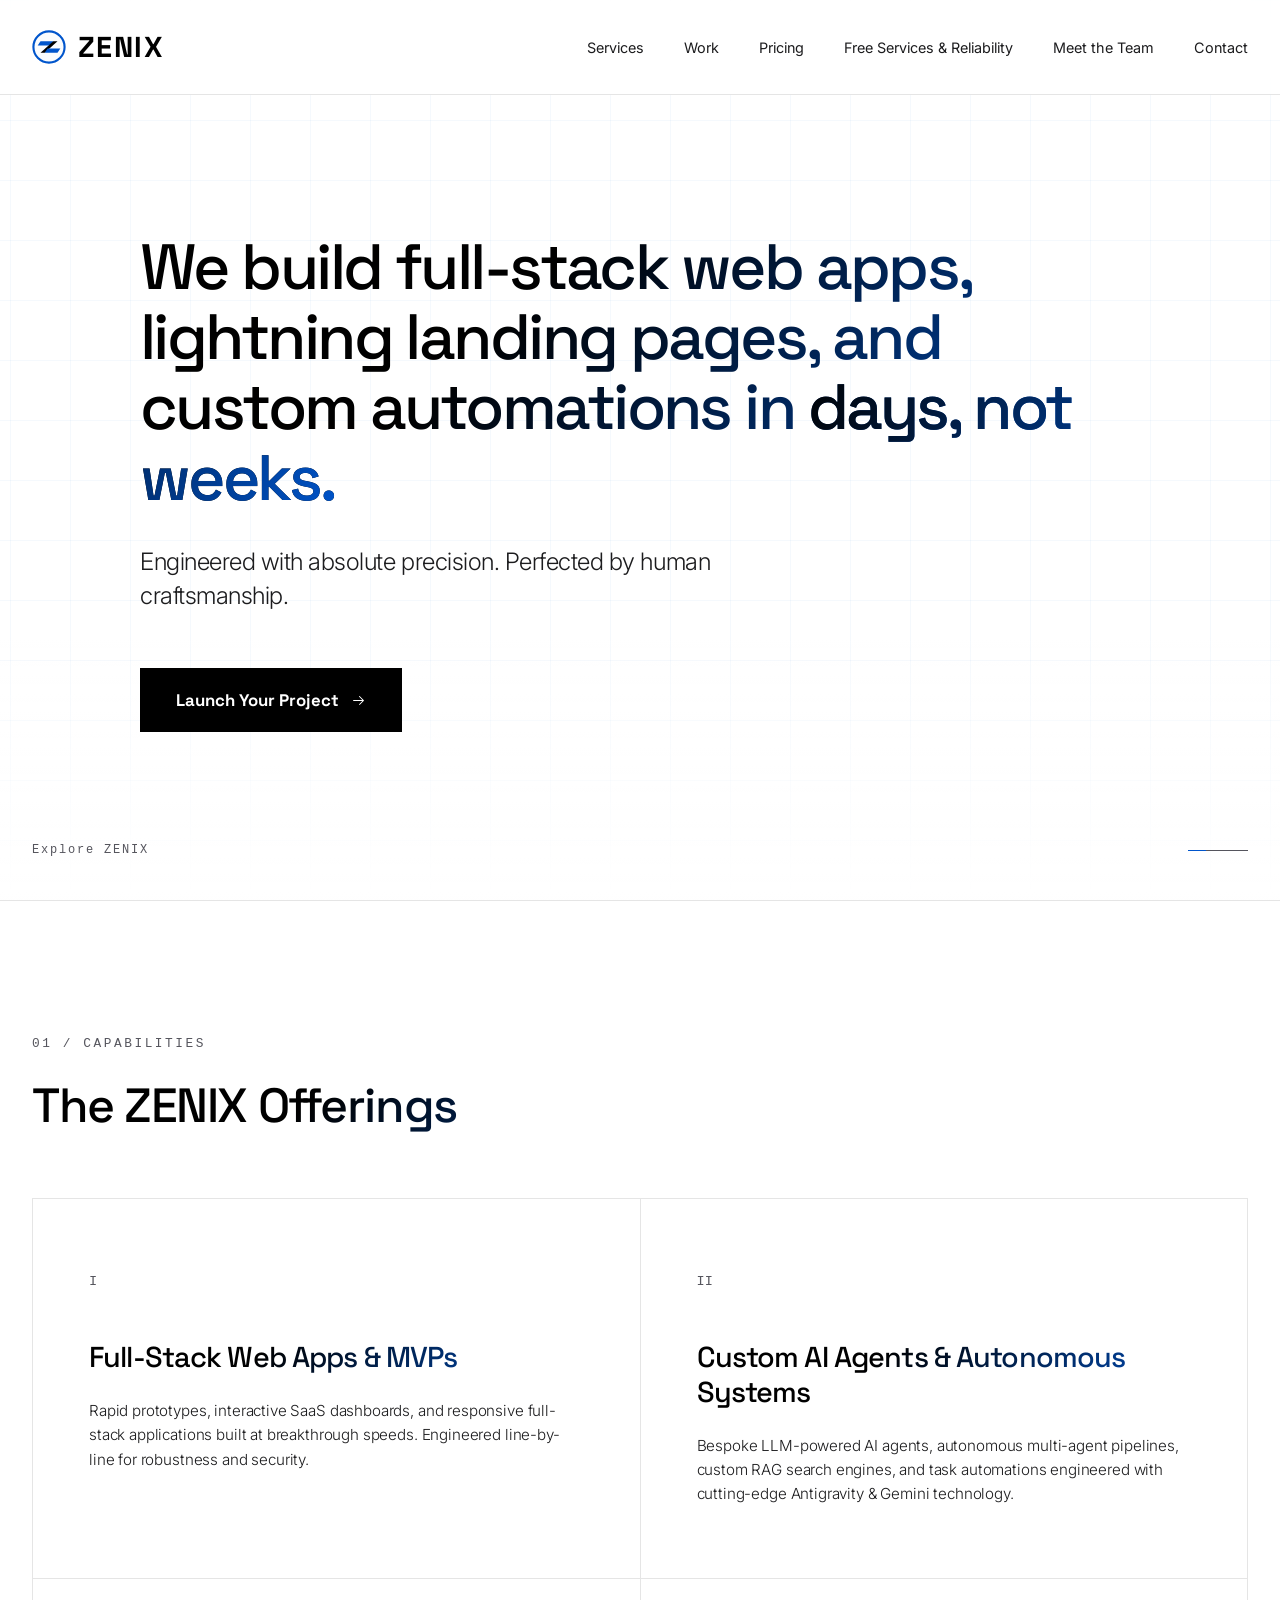
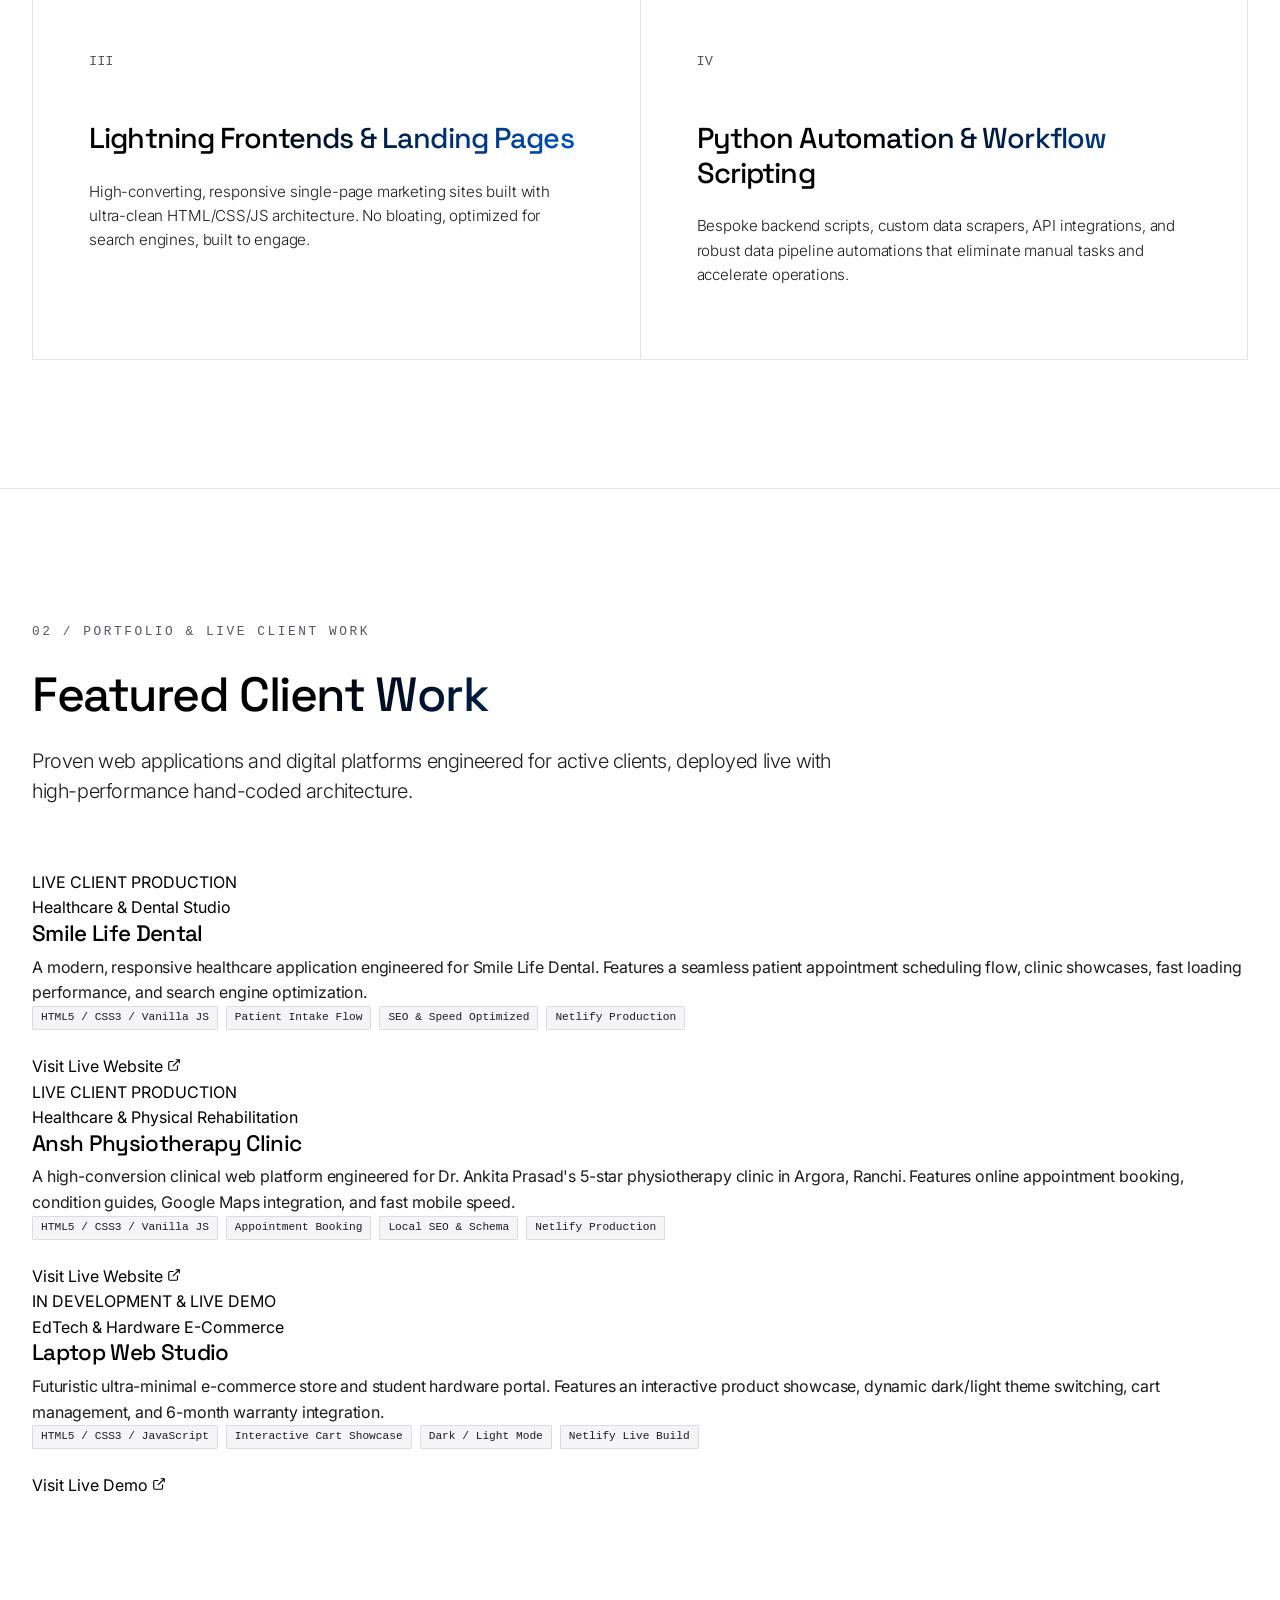
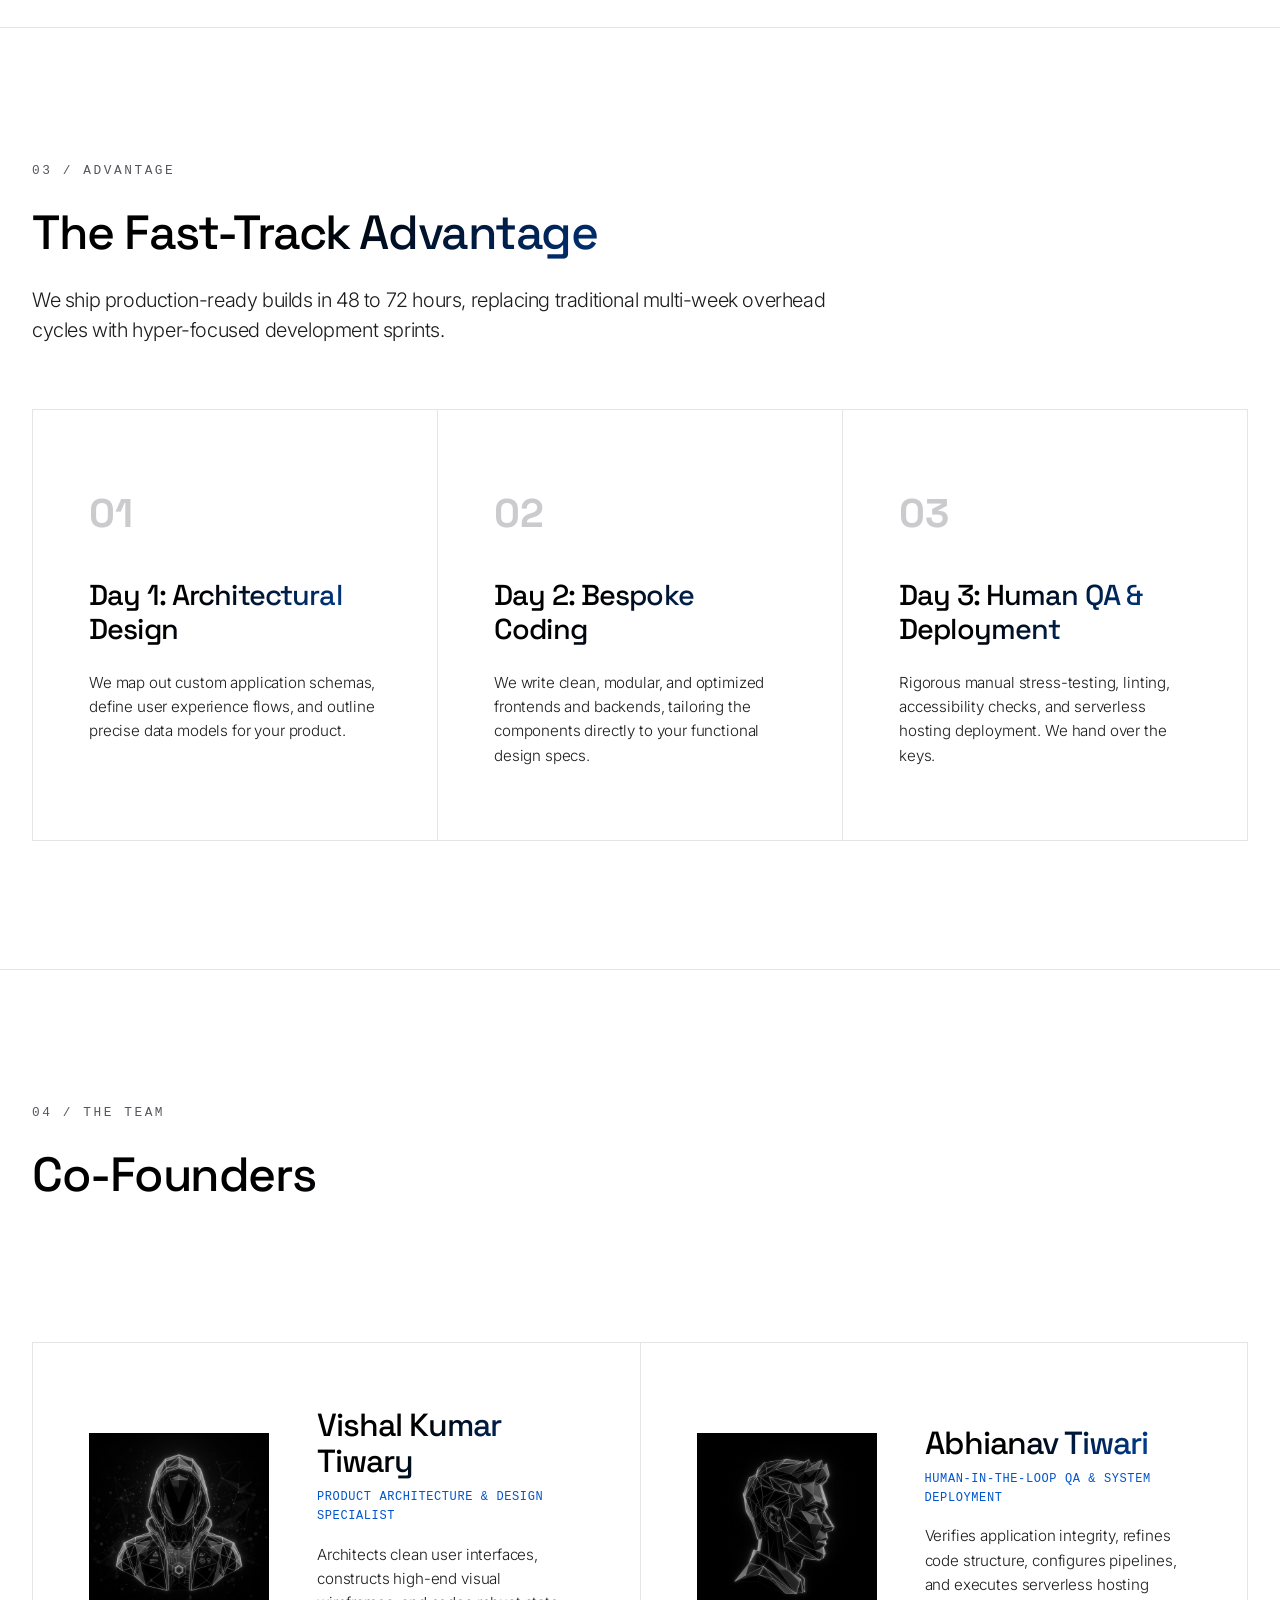
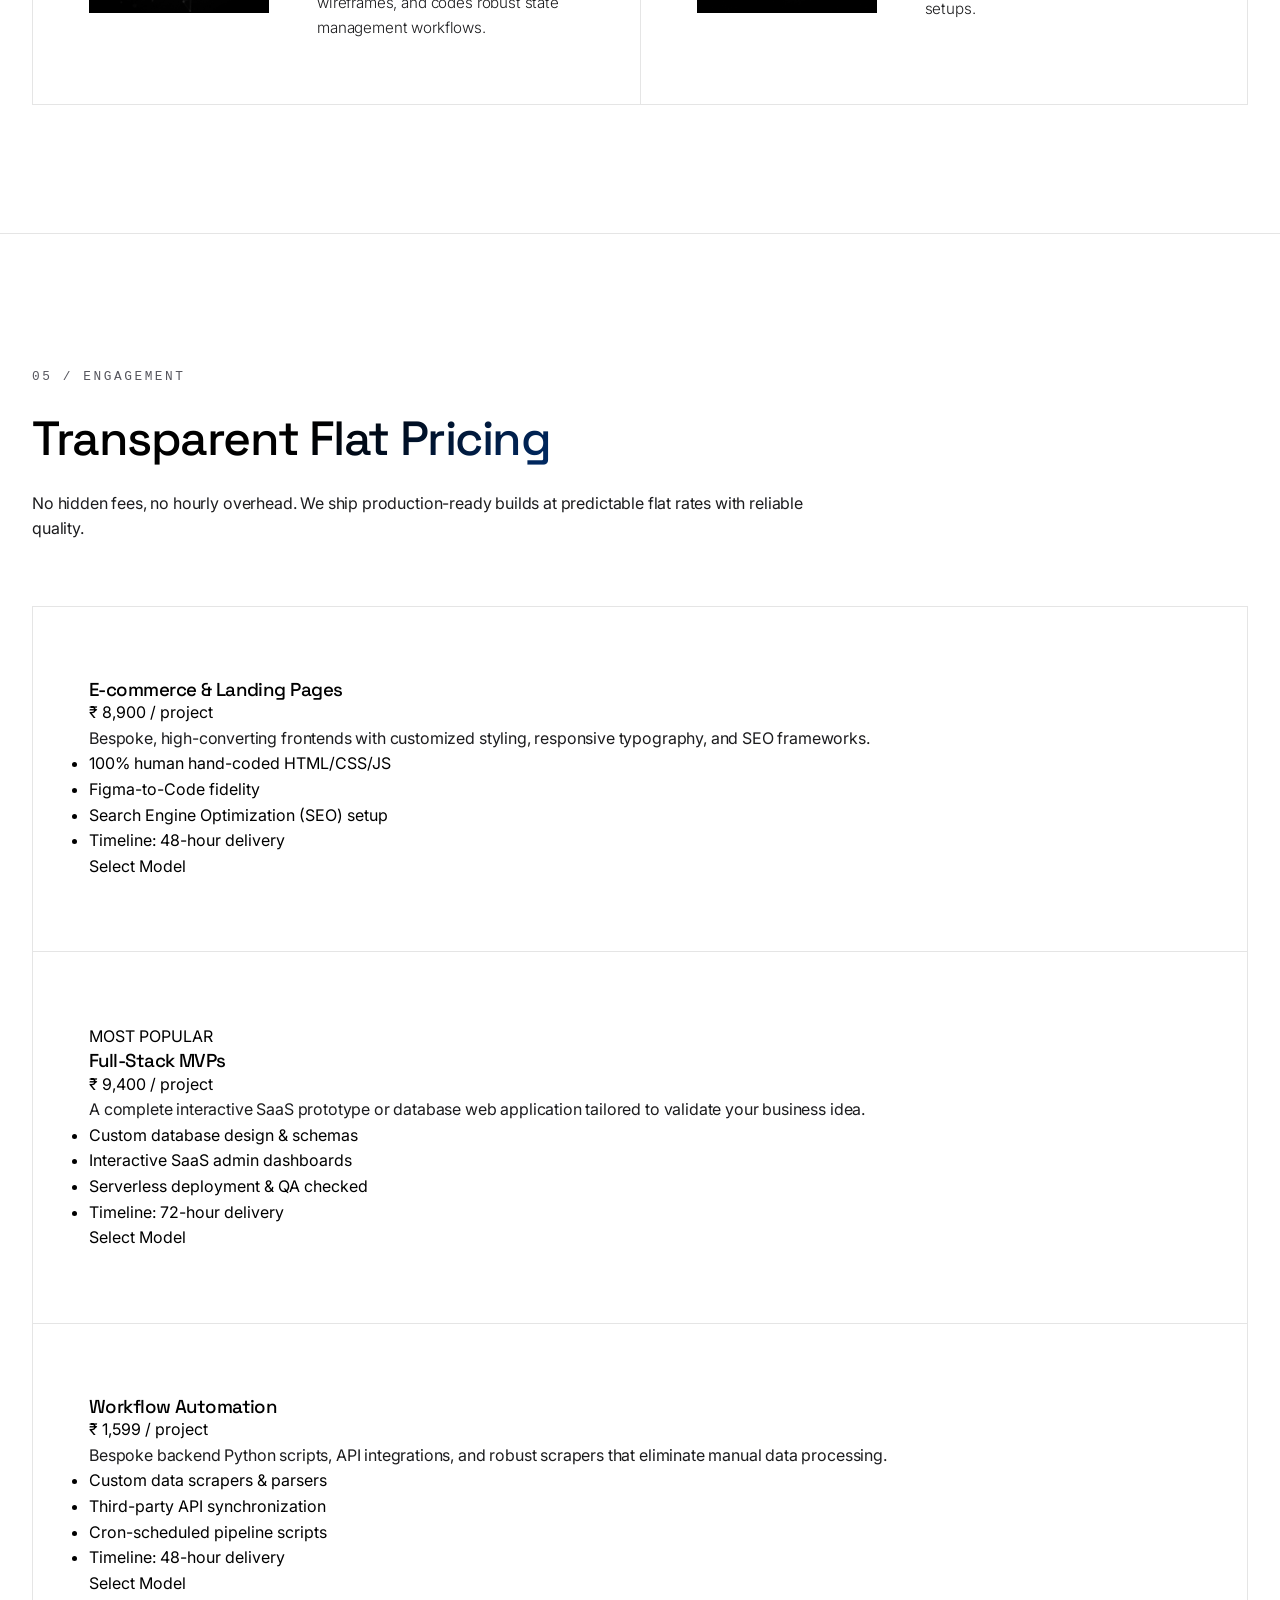
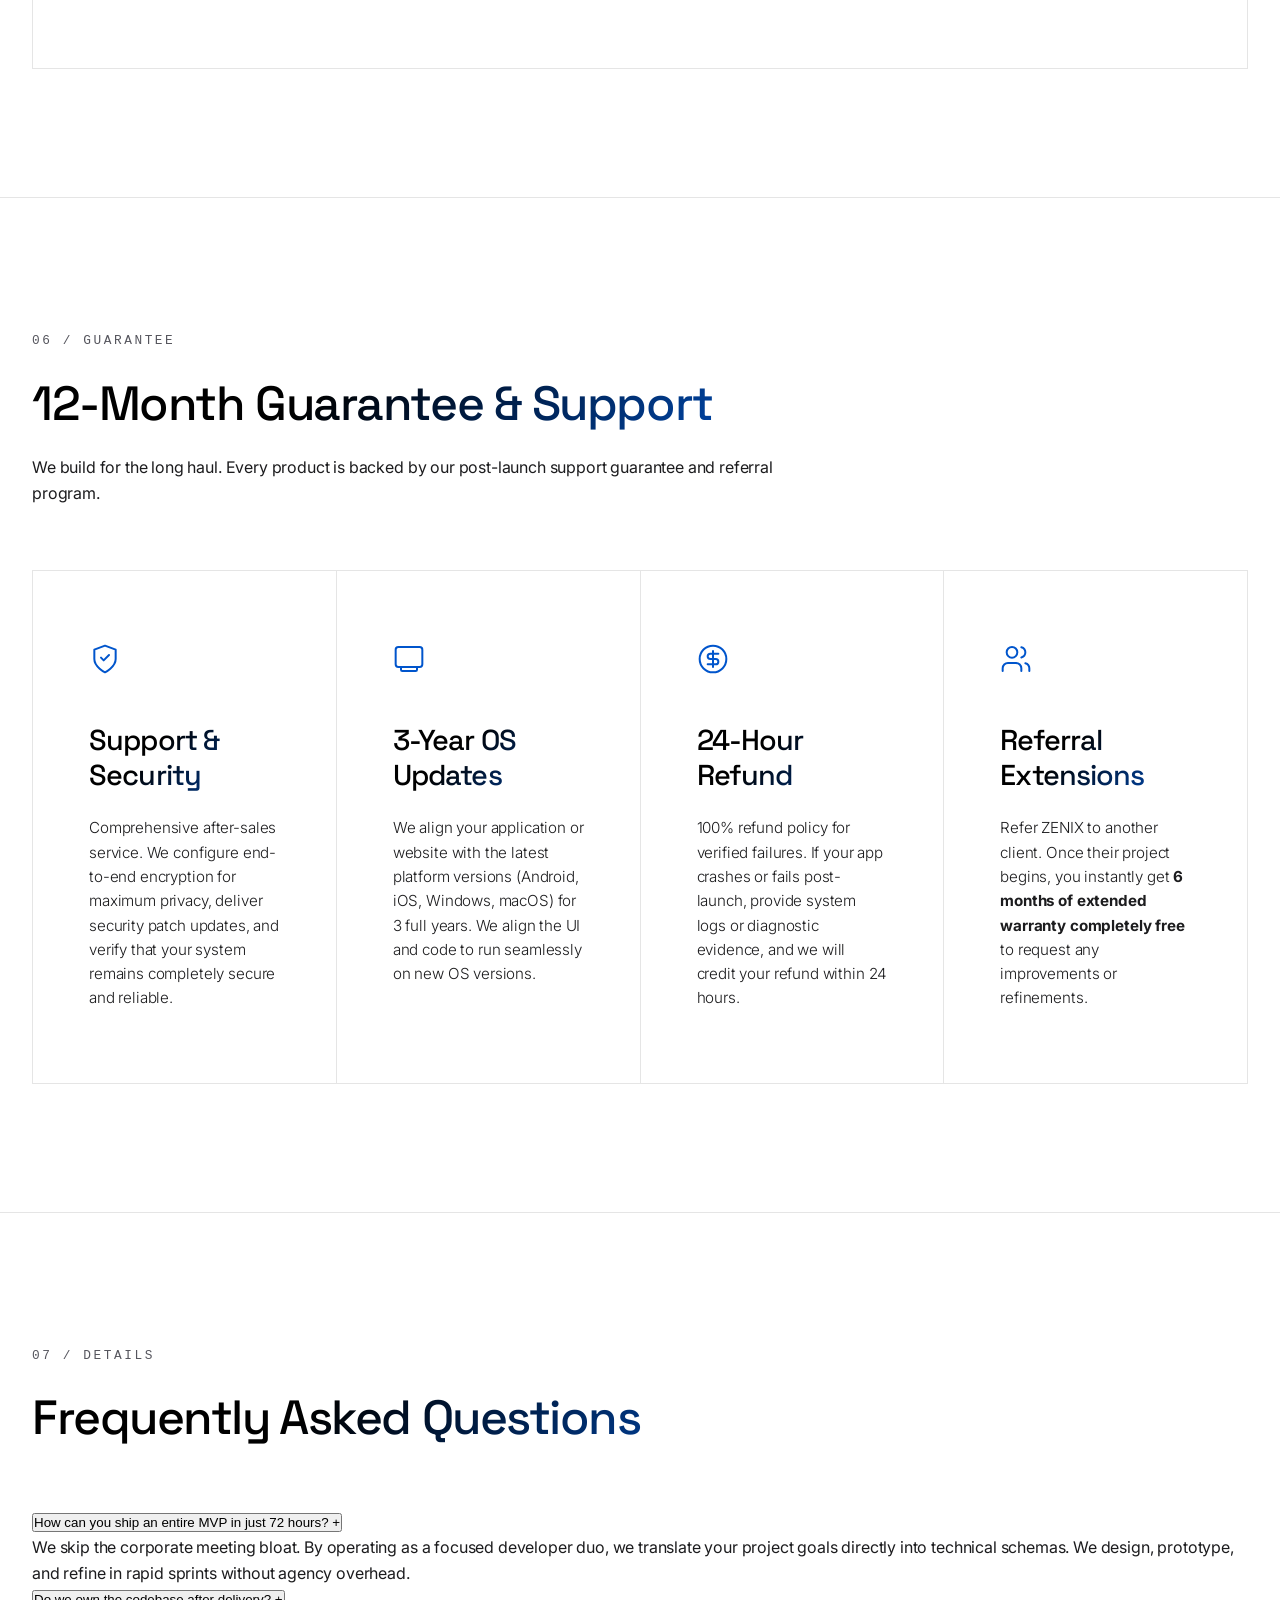
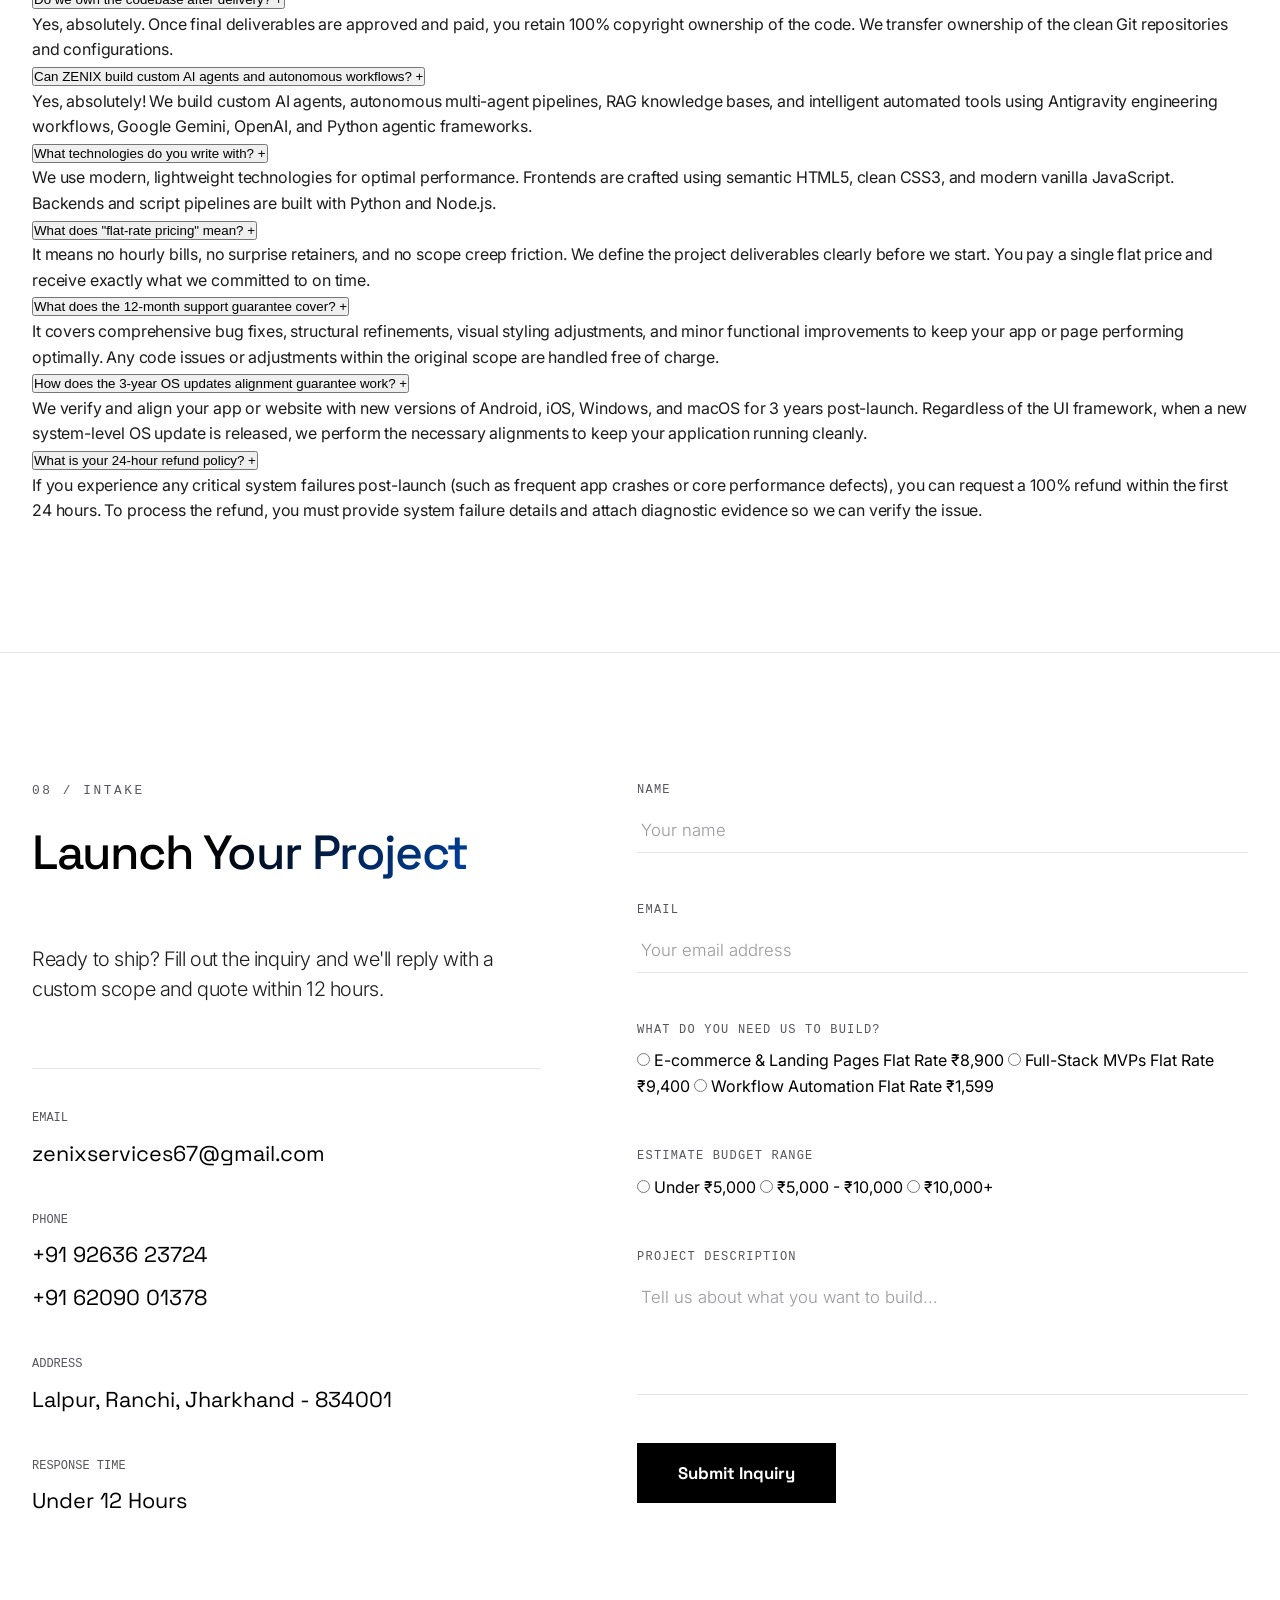
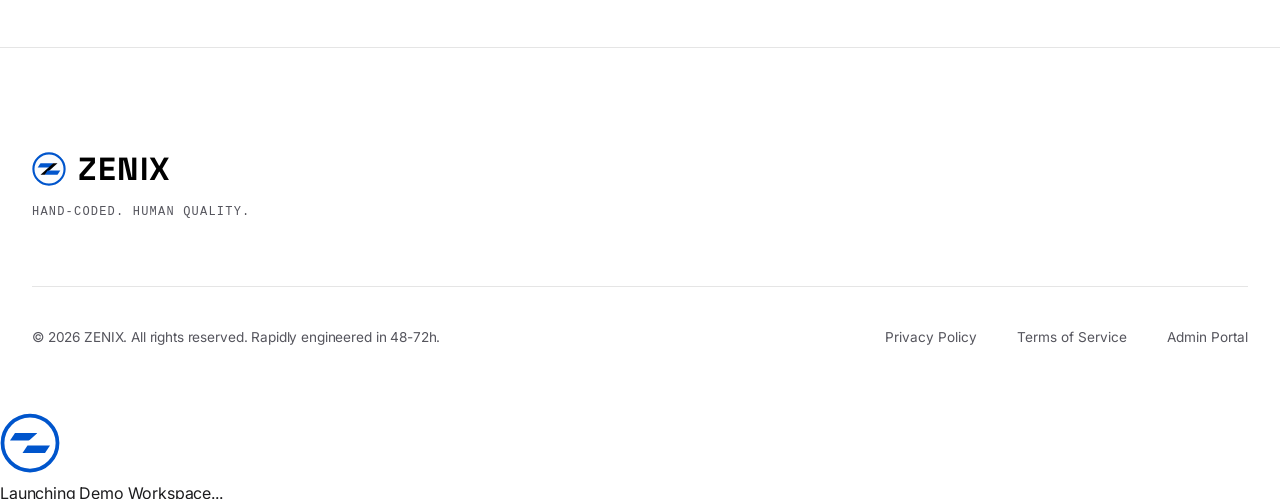
==== commit ed67c8c9: "Add files via upload" ====
--- a/index.html
+++ b/index.html
@@ -157,7 +157,33 @@
                         </div>
                     </div>
 
-                    <!-- Client 2: Laptop Web -->
+                    <!-- Client 2: Ansh Physiotherapy Clinic -->
+                    <div class="portfolio-featured-card">
+                        <div class="portfolio-featured-badge">
+                            <span class="pulse-dot"></span> LIVE CLIENT PRODUCTION
+                        </div>
+                        <div class="portfolio-content" style="display: flex; flex-direction: column; height: 100%;">
+                            <span class="portfolio-client-tag">Healthcare & Physical Rehabilitation</span>
+                            <h3 class="portfolio-title">Ansh Physiotherapy Clinic</h3>
+                            <p class="portfolio-desc">A high-conversion clinical web platform engineered for Dr. Ankita Prasad's 5-star physiotherapy clinic in Argora, Ranchi. Features online appointment booking, condition guides, Google Maps integration, and fast mobile speed.</p>
+                            <div class="portfolio-tech-tags">
+                                <span class="tech-tag">HTML5 / CSS3 / Vanilla JS</span>
+                                <span class="tech-tag">Appointment Booking</span>
+                                <span class="tech-tag">Local SEO & Schema</span>
+                                <span class="tech-tag">Netlify Production</span>
+                            </div>
+                            <a href="https://anshphysiotherapyclinic.netlify.app" target="_blank" rel="noopener noreferrer" class="portfolio-link-btn" style="margin-top: auto;">
+                                <span>Visit Live Website</span>
+                                <svg width="14" height="14" viewBox="0 0 24 24" fill="none" stroke="currentColor" stroke-width="2">
+                                    <path d="M18 13v6a2 2 0 0 1-2 2H5a2 2 0 0 1-2-2V8a2 2 0 0 1 2-2h6"></path>
+                                    <polyline points="15 3 21 3 21 9"></polyline>
+                                    <line x1="10" y1="14" x2="21" y2="3"></line>
+                                </svg>
+                            </a>
+                        </div>
+                    </div>
+
+                    <!-- Client 3: Laptop Web -->
                     <div class="portfolio-featured-card">
                         <div class="portfolio-featured-badge">
                             <span class="pulse-dot"></span> IN DEVELOPMENT & LIVE DEMO
--- a/style.css
+++ b/style.css
@@ -1860,12 +1860,18 @@
    ========================================== */
 .portfolio-featured-grid {
     display: grid;
-    grid-template-columns: repeat(2, 1fr);
+    grid-template-columns: repeat(3, 1fr);
     gap: 2rem;
     margin-bottom: 2.5rem;
 }
 
-@media (max-width: 900px) {
+@media (max-width: 1080px) {
+    .portfolio-featured-grid {
+        grid-template-columns: repeat(2, 1fr);
+    }
+}
+
+@media (max-width: 768px) {
     .portfolio-featured-grid {
         grid-template-columns: 1fr;
     }
@@ -1875,7 +1881,7 @@
     background: #ffffff;
     border: 1px solid var(--border-slate);
     border-radius: 16px;
-    padding: 2.5rem;
+    padding: 2.25rem 2rem;
     box-shadow: 0 15px 35px rgba(0, 85, 204, 0.04);
     position: relative;
     overflow: hidden;
@@ -1952,7 +1958,7 @@
 
 .portfolio-title {
     font-family: var(--font-heading);
-    font-size: 2.2rem;
+    font-size: 1.85rem;
     font-weight: 700;
     color: var(--text-primary);
     margin-bottom: 1rem;
